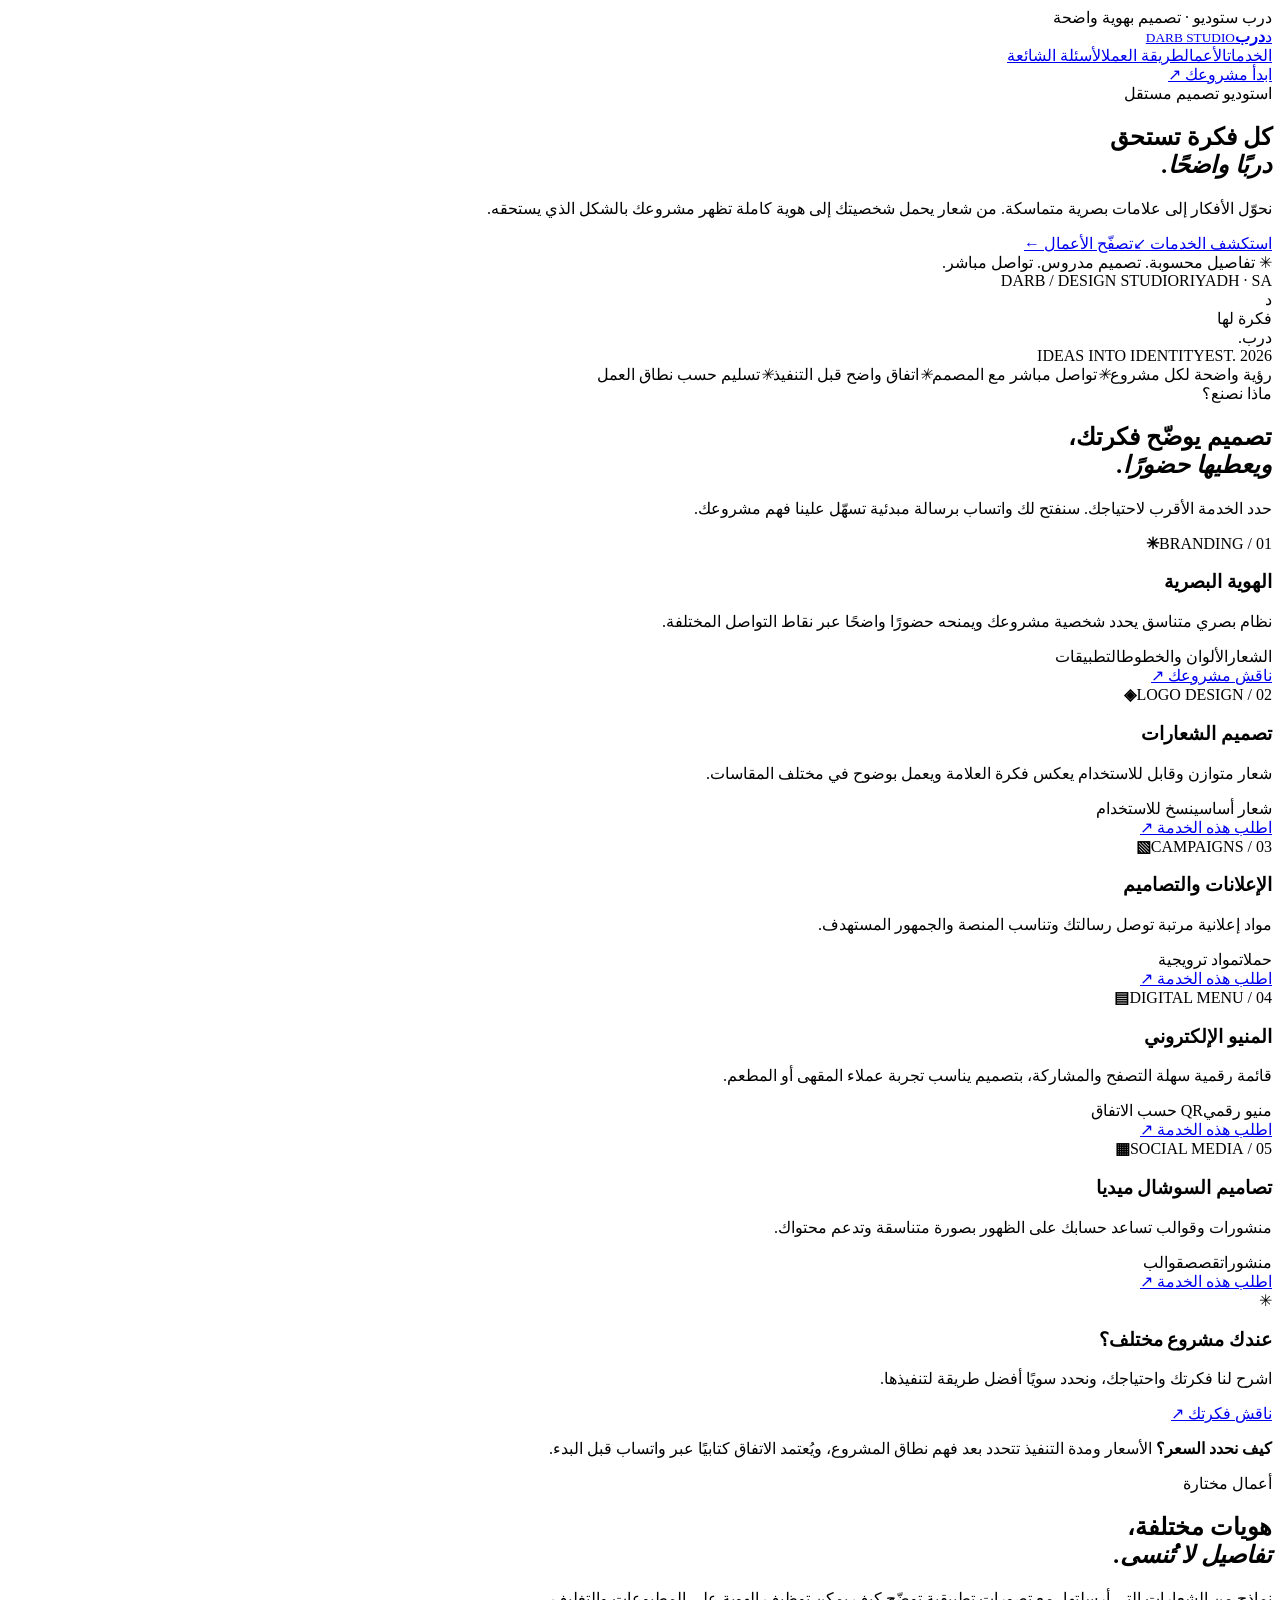
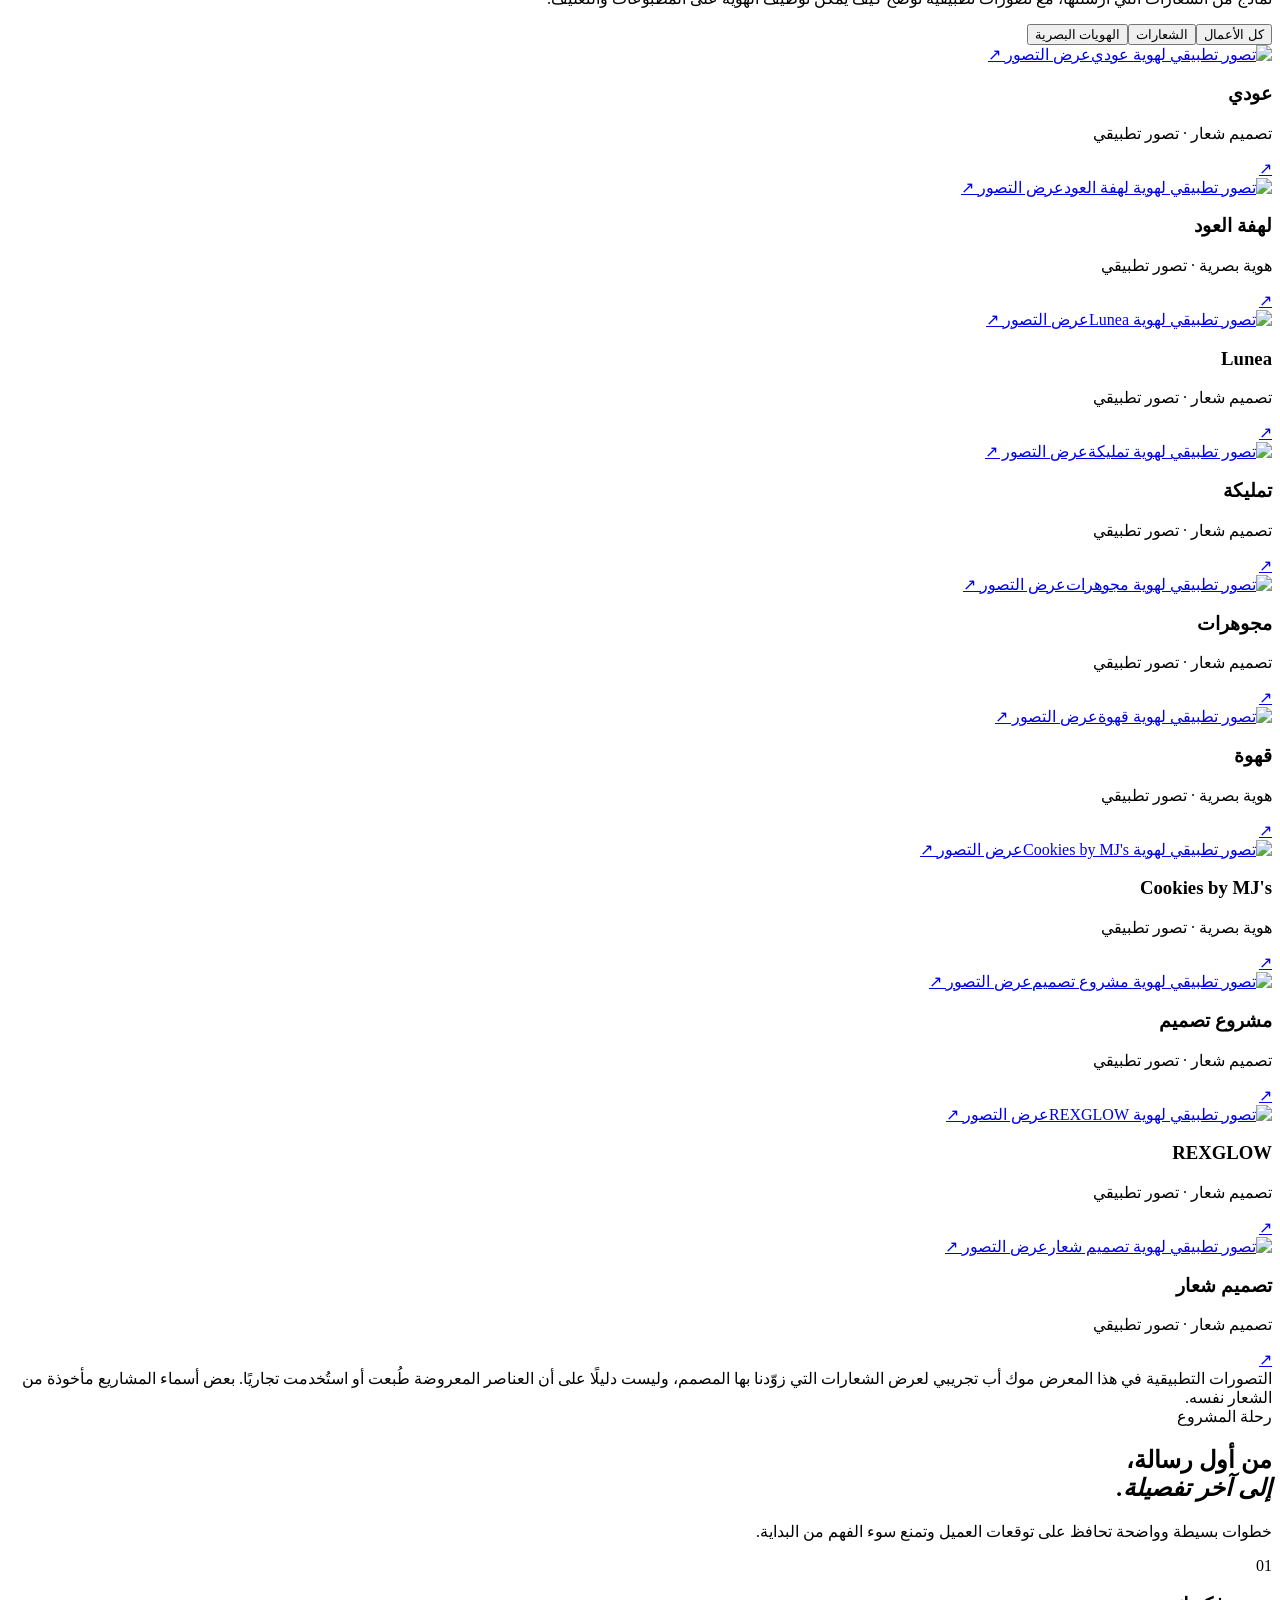
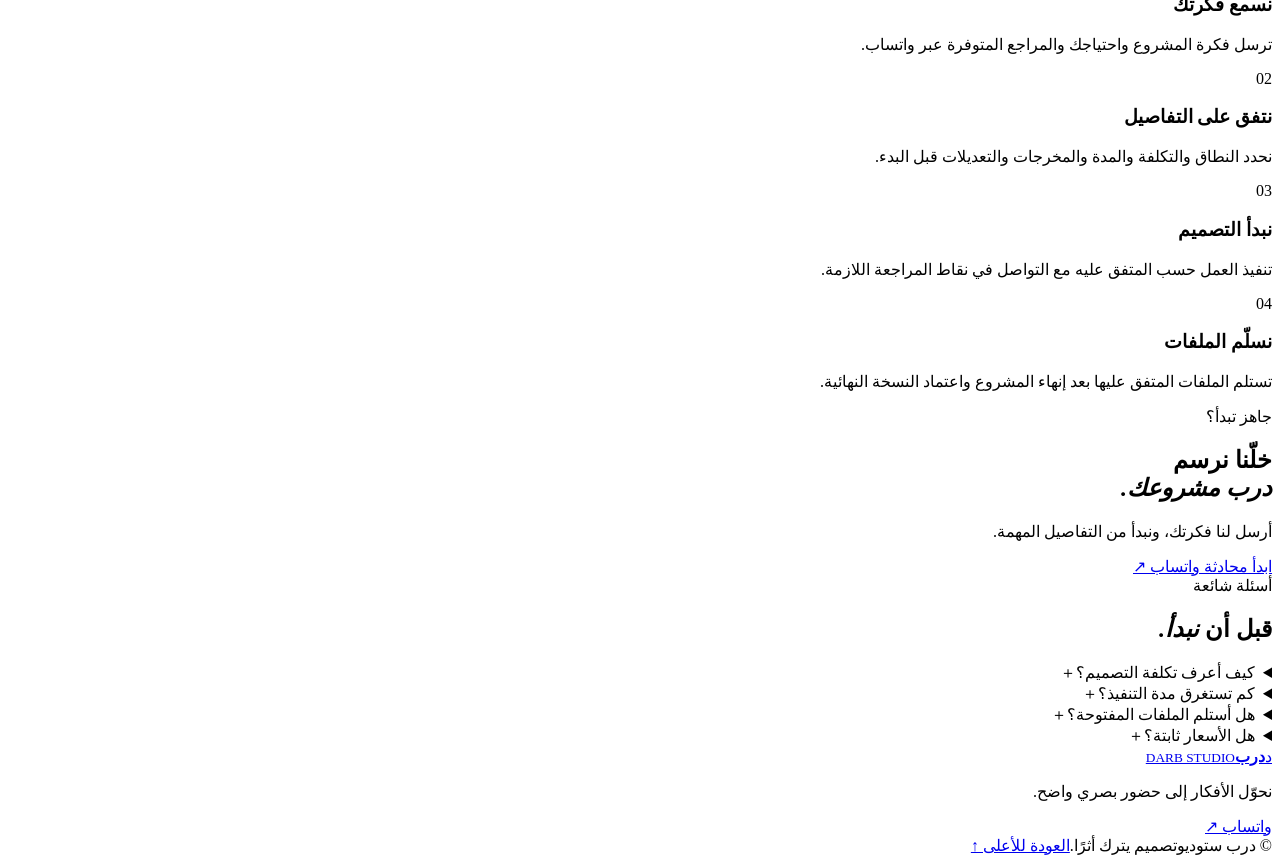
==== index.html @ e3de42c2 "Rename index[1].html to index.html" ====
<!doctype html>
<html lang="ar" dir="rtl">
<head>
<meta charset="utf-8"><meta name="viewport" content="width=device-width,initial-scale=1">
<meta name="theme-color" content="#171713">
<meta name="description" content="درب ستوديو للتصميم الجرافيكي: شعارات، هويات بصرية، إعلانات، منيو إلكتروني وتصاميم سوشال ميديا.">
<title>درب | DARB Studio — تصميم يترك أثرًا</title>
<link rel="preconnect" href="https://fonts.googleapis.com"><link rel="preconnect" href="https://fonts.gstatic.com" crossorigin>
<link href="https://fonts.googleapis.com/css2?family=IBM+Plex+Sans+Arabic:wght@400;500;600;700&family=Manrope:wght@400;500;600;700;800&display=swap" rel="stylesheet">
<link rel="stylesheet" href="styles.css">
</head>
<body>
<div class="topline"><span class="live"></span> درب ستوديو · تصميم بهوية واضحة</div>
<header class="header wrap">
<a class="brand" href="#home"><span class="brandmark">د</span><span><b>درب</b><small>DARB STUDIO</small></span></a>
<nav><a href="#services">الخدمات</a><a href="#portfolio">الأعمال</a><a href="#steps">طريقة العمل</a><a href="#faq">الأسئلة الشائعة</a></nav>
<a class="nav-cta wa-link" data-service="استفسار عام عن خدمات درب" href="#">ابدأ مشروعك <span>↗</span></a>
</header>
<main>
<section id="home" class="hero wrap">
<div class="hero-copy"><div class="kicker"><i></i> استوديو تصميم مستقل</div>
<h1>كل فكرة تستحق<br><em>دربًا واضحًا.</em></h1>
<p>نحوّل الأفكار إلى علامات بصرية متماسكة. من شعار يحمل شخصيتك إلى هوية كاملة تظهر مشروعك بالشكل الذي يستحقه.</p>
<div class="actions"><a class="btn gold" href="#services">استكشف الخدمات <span>↙</span></a><a class="quiet-link" href="#portfolio">تصفّح الأعمال <span>←</span></a></div>
<div class="hero-foot"><span class="spark">✳</span> تفاصيل محسوبة. تصميم مدروس. تواصل مباشر.</div></div>
<div class="hero-visual"><div class="visual-label"><span>DARB / DESIGN STUDIO</span><span>RIYADH · SA</span></div><div class="ring ring-a"></div><div class="ring ring-b"></div><div class="sun"></div><div class="arabic-d">د</div><div class="curve"></div><div class="sticker">فكرة لها<br>درب.</div><div class="visual-foot"><span>IDEAS INTO IDENTITY</span><span>EST. 2026</span></div></div>
</section>
<div class="benefits"><div class="wrap benefits-inner"><span>رؤية واضحة لكل مشروع</span><i>✳</i><span>تواصل مباشر مع المصمم</span><i>✳</i><span>اتفاق واضح قبل التنفيذ</span><i>✳</i><span>تسليم حسب نطاق العمل</span></div></div>
<section id="services" class="section wrap"><div class="section-head"><div><div class="kicker"><i></i> ماذا نصنع؟</div><h2>تصميم يوضّح فكرتك،<br><em>ويعطيها حضورًا.</em></h2></div><p>حدد الخدمة الأقرب لاحتياجك. سنفتح لك واتساب برسالة مبدئية تسهّل علينا فهم مشروعك.</p></div>
<div class="services">
<article class="service-card dark"><div class="service-meta"><span>01 / BRANDING</span><b>✳</b></div><h3>الهوية البصرية</h3><p>نظام بصري متناسق يحدد شخصية مشروعك ويمنحه حضورًا واضحًا عبر نقاط التواصل المختلفة.</p><div class="pills"><span>الشعار</span><span>الألوان والخطوط</span><span>التطبيقات</span></div><a class="service-action wa-link" data-service="الهوية البصرية" href="#">ناقش مشروعك <span>↗</span></a></article>
<article class="service-card"><div class="service-meta"><span>02 / LOGO DESIGN</span><b>◈</b></div><h3>تصميم الشعارات</h3><p>شعار متوازن وقابل للاستخدام يعكس فكرة العلامة ويعمل بوضوح في مختلف المقاسات.</p><div class="pills"><span>شعار أساسي</span><span>نسخ للاستخدام</span></div><a class="service-action wa-link" data-service="تصميم شعار" href="#">اطلب هذه الخدمة <span>↗</span></a></article>
<article class="service-card"><div class="service-meta"><span>03 / CAMPAIGNS</span><b>▧</b></div><h3>الإعلانات والتصاميم</h3><p>مواد إعلانية مرتبة توصل رسالتك وتناسب المنصة والجمهور المستهدف.</p><div class="pills"><span>حملات</span><span>مواد ترويجية</span></div><a class="service-action wa-link" data-service="تصميم إعلان" href="#">اطلب هذه الخدمة <span>↗</span></a></article>
<article class="service-card"><div class="service-meta"><span>04 / DIGITAL MENU</span><b>▤</b></div><h3>المنيو الإلكتروني</h3><p>قائمة رقمية سهلة التصفح والمشاركة، بتصميم يناسب تجربة عملاء المقهى أو المطعم.</p><div class="pills"><span>منيو رقمي</span><span>QR حسب الاتفاق</span></div><a class="service-action wa-link" data-service="تصميم منيو إلكتروني" href="#">اطلب هذه الخدمة <span>↗</span></a></article>
<article class="service-card"><div class="service-meta"><span>05 / SOCIAL MEDIA</span><b>▦</b></div><h3>تصاميم السوشال ميديا</h3><p>منشورات وقوالب تساعد حسابك على الظهور بصورة متناسقة وتدعم محتواك.</p><div class="pills"><span>منشورات</span><span>قصص</span><span>قوالب</span></div><a class="service-action wa-link" data-service="تصاميم سوشال ميديا" href="#">اطلب هذه الخدمة <span>↗</span></a></article>
<article class="service-card callout"><div class="big-star">✳</div><h3>عندك مشروع مختلف؟</h3><p>اشرح لنا فكرتك واحتياجك، ونحدد سويًا أفضل طريقة لتنفيذها.</p><a class="btn dark-btn wa-link" data-service="طلب تصميم مخصص" href="#">ناقش فكرتك <span>↗</span></a></article>
</div><p class="note"><b>كيف نحدد السعر؟</b> الأسعار ومدة التنفيذ تتحدد بعد فهم نطاق المشروع، ويُعتمد الاتفاق كتابيًا عبر واتساب قبل البدء.</p></section>
<section id="portfolio" class="portfolio"><div class="wrap section"><div class="section-head"><div><div class="kicker"><i></i> أعمال مختارة</div><h2>هويات مختلفة،<br><em>تفاصيل لا تُنسى.</em></h2></div><p>نماذج من الشعارات التي أرسلتها، مع تصورات تطبيقية توضّح كيف يمكن توظيف الهوية على المطبوعات والتغليف.</p></div>
<div class="filters"><button class="filter active" data-filter="all">كل الأعمال</button><button class="filter" data-filter="logo">الشعارات</button><button class="filter" data-filter="identity">الهويات البصرية</button></div>
<div class="work-grid"><article class="work-card" data-category="logo"><a class="work-image" href="assets/project-01.jpg" target="_blank" rel="noopener"><img src="assets/project-01.jpg" alt="تصور تطبيقي لهوية عودي" loading="lazy"><span class="expand">عرض التصور ↗</span></a><div class="work-info"><div><h3>عودي</h3><p>تصميم شعار · تصور تطبيقي</p></div><a class="mini-wa wa-link" data-service="استفسار عن مشروع مشابه لـ عودي" href="#" aria-label="استفسر عن مشروع مشابه">↗</a></div></article>
<article class="work-card" data-category="identity"><a class="work-image" href="assets/project-02.jpg" target="_blank" rel="noopener"><img src="assets/project-02.jpg" alt="تصور تطبيقي لهوية لهفة العود" loading="lazy"><span class="expand">عرض التصور ↗</span></a><div class="work-info"><div><h3>لهفة العود</h3><p>هوية بصرية · تصور تطبيقي</p></div><a class="mini-wa wa-link" data-service="استفسار عن مشروع مشابه لـ لهفة العود" href="#" aria-label="استفسر عن مشروع مشابه">↗</a></div></article>
<article class="work-card" data-category="logo"><a class="work-image" href="assets/project-03.jpg" target="_blank" rel="noopener"><img src="assets/project-03.jpg" alt="تصور تطبيقي لهوية Lunea" loading="lazy"><span class="expand">عرض التصور ↗</span></a><div class="work-info"><div><h3>Lunea</h3><p>تصميم شعار · تصور تطبيقي</p></div><a class="mini-wa wa-link" data-service="استفسار عن مشروع مشابه لـ Lunea" href="#" aria-label="استفسر عن مشروع مشابه">↗</a></div></article>
<article class="work-card" data-category="logo"><a class="work-image" href="assets/project-04.jpg" target="_blank" rel="noopener"><img src="assets/project-04.jpg" alt="تصور تطبيقي لهوية تمليكة" loading="lazy"><span class="expand">عرض التصور ↗</span></a><div class="work-info"><div><h3>تمليكة</h3><p>تصميم شعار · تصور تطبيقي</p></div><a class="mini-wa wa-link" data-service="استفسار عن مشروع مشابه لـ تمليكة" href="#" aria-label="استفسر عن مشروع مشابه">↗</a></div></article>
<article class="work-card" data-category="logo"><a class="work-image" href="assets/project-05.jpg" target="_blank" rel="noopener"><img src="assets/project-05.jpg" alt="تصور تطبيقي لهوية مجوهرات" loading="lazy"><span class="expand">عرض التصور ↗</span></a><div class="work-info"><div><h3>مجوهرات</h3><p>تصميم شعار · تصور تطبيقي</p></div><a class="mini-wa wa-link" data-service="استفسار عن مشروع مشابه لـ مجوهرات" href="#" aria-label="استفسر عن مشروع مشابه">↗</a></div></article>
<article class="work-card" data-category="identity"><a class="work-image" href="assets/project-06.jpg" target="_blank" rel="noopener"><img src="assets/project-06.jpg" alt="تصور تطبيقي لهوية قهوة" loading="lazy"><span class="expand">عرض التصور ↗</span></a><div class="work-info"><div><h3>قهوة</h3><p>هوية بصرية · تصور تطبيقي</p></div><a class="mini-wa wa-link" data-service="استفسار عن مشروع مشابه لـ قهوة" href="#" aria-label="استفسر عن مشروع مشابه">↗</a></div></article>
<article class="work-card" data-category="identity"><a class="work-image" href="assets/project-07.jpg" target="_blank" rel="noopener"><img src="assets/project-07.jpg" alt="تصور تطبيقي لهوية Cookies by MJ's" loading="lazy"><span class="expand">عرض التصور ↗</span></a><div class="work-info"><div><h3>Cookies by MJ's</h3><p>هوية بصرية · تصور تطبيقي</p></div><a class="mini-wa wa-link" data-service="استفسار عن مشروع مشابه لـ Cookies by MJ's" href="#" aria-label="استفسر عن مشروع مشابه">↗</a></div></article>
<article class="work-card" data-category="logo"><a class="work-image" href="assets/project-08.jpg" target="_blank" rel="noopener"><img src="assets/project-08.jpg" alt="تصور تطبيقي لهوية مشروع تصميم" loading="lazy"><span class="expand">عرض التصور ↗</span></a><div class="work-info"><div><h3>مشروع تصميم</h3><p>تصميم شعار · تصور تطبيقي</p></div><a class="mini-wa wa-link" data-service="استفسار عن مشروع مشابه لـ مشروع تصميم" href="#" aria-label="استفسر عن مشروع مشابه">↗</a></div></article>
<article class="work-card" data-category="logo"><a class="work-image" href="assets/project-09.jpg" target="_blank" rel="noopener"><img src="assets/project-09.jpg" alt="تصور تطبيقي لهوية REXGLOW" loading="lazy"><span class="expand">عرض التصور ↗</span></a><div class="work-info"><div><h3>REXGLOW</h3><p>تصميم شعار · تصور تطبيقي</p></div><a class="mini-wa wa-link" data-service="استفسار عن مشروع مشابه لـ REXGLOW" href="#" aria-label="استفسر عن مشروع مشابه">↗</a></div></article>
<article class="work-card" data-category="logo"><a class="work-image" href="assets/project-10.jpg" target="_blank" rel="noopener"><img src="assets/project-10.jpg" alt="تصور تطبيقي لهوية تصميم شعار" loading="lazy"><span class="expand">عرض التصور ↗</span></a><div class="work-info"><div><h3>تصميم شعار</h3><p>تصميم شعار · تصور تطبيقي</p></div><a class="mini-wa wa-link" data-service="استفسار عن مشروع مشابه لـ تصميم شعار" href="#" aria-label="استفسر عن مشروع مشابه">↗</a></div></article>
</div><div class="portfolio-disclaimer">التصورات التطبيقية في هذا المعرض موك أب تجريبي لعرض الشعارات التي زوّدنا بها المصمم، وليست دليلًا على أن العناصر المعروضة طُبعت أو استُخدمت تجاريًا. بعض أسماء المشاريع مأخوذة من الشعار نفسه.</div></div></section>
<section id="steps" class="section wrap"><div class="section-head"><div><div class="kicker"><i></i> رحلة المشروع</div><h2>من أول رسالة،<br><em>إلى آخر تفصيلة.</em></h2></div><p>خطوات بسيطة وواضحة تحافظ على توقعات العميل وتمنع سوء الفهم من البداية.</p></div><div class="steps"><article><span>01</span><h3>نسمع فكرتك</h3><p>ترسل فكرة المشروع واحتياجك والمراجع المتوفرة عبر واتساب.</p></article><article><span>02</span><h3>نتفق على التفاصيل</h3><p>نحدد النطاق والتكلفة والمدة والمخرجات والتعديلات قبل البدء.</p></article><article><span>03</span><h3>نبدأ التصميم</h3><p>تنفيذ العمل حسب المتفق عليه مع التواصل في نقاط المراجعة اللازمة.</p></article><article><span>04</span><h3>نسلّم الملفات</h3><p>تستلم الملفات المتفق عليها بعد إنهاء المشروع واعتماد النسخة النهائية.</p></article></div></section>
<section class="contact"><div class="wrap contact-inner"><div><div class="kicker"><i></i> جاهز تبدأ؟</div><h2>خلّنا نرسم<br><em>درب مشروعك.</em></h2><p>أرسل لنا فكرتك، ونبدأ من التفاصيل المهمة.</p></div><a class="btn gold large wa-link" data-service="استفسار عام عن خدمات درب" href="#">ابدأ محادثة واتساب <span>↗</span></a></div></section>
<section id="faq" class="section wrap faq-section"><div class="section-head"><div><div class="kicker"><i></i> أسئلة شائعة</div><h2>قبل أن <em>نبدأ.</em></h2></div></div><div class="faq-list"><details><summary>كيف أعرف تكلفة التصميم؟<span>＋</span></summary><p>اختر الخدمة وأرسل تفاصيل المشروع. نحدد السعر بعد فهم النطاق، ثم نؤكد التكلفة قبل بدء العمل.</p></details><details><summary>كم تستغرق مدة التنفيذ؟<span>＋</span></summary><p>تختلف المدة حسب نوع المشروع وحجمه، وسيتم تحديدها عند الاتفاق على التفاصيل.</p></details><details><summary>هل أستلم الملفات المفتوحة؟<span>＋</span></summary><p>تُحدد صيغ التسليم والملفات المفتوحة ضمن الاتفاق قبل بدء العمل.</p></details><details><summary>هل الأسعار ثابتة؟<span>＋</span></summary><p>لا توجد أسعار منشورة حاليًا. يتم تسعير الطلب عبر واتساب حسب نطاق العمل، قبل تأكيد المشروع.</p></details></div></section>
</main>
<footer class="footer"><div class="wrap footer-top"><a class="brand" href="#home"><span class="brandmark">د</span><span><b>درب</b><small>DARB STUDIO</small></span></a><p>نحوّل الأفكار إلى حضور بصري واضح.</p><a class="wa-link foot-wa" data-service="استفسار عام عن خدمات درب" href="#">واتساب ↗</a></div><div class="wrap footer-bottom"><span>© <span id="year"></span> درب ستوديو</span><span>تصميم يترك أثرًا.</span><a href="#home">العودة للأعلى ↑</a></div></footer>
<script src="script.js"></script>
</body></html>
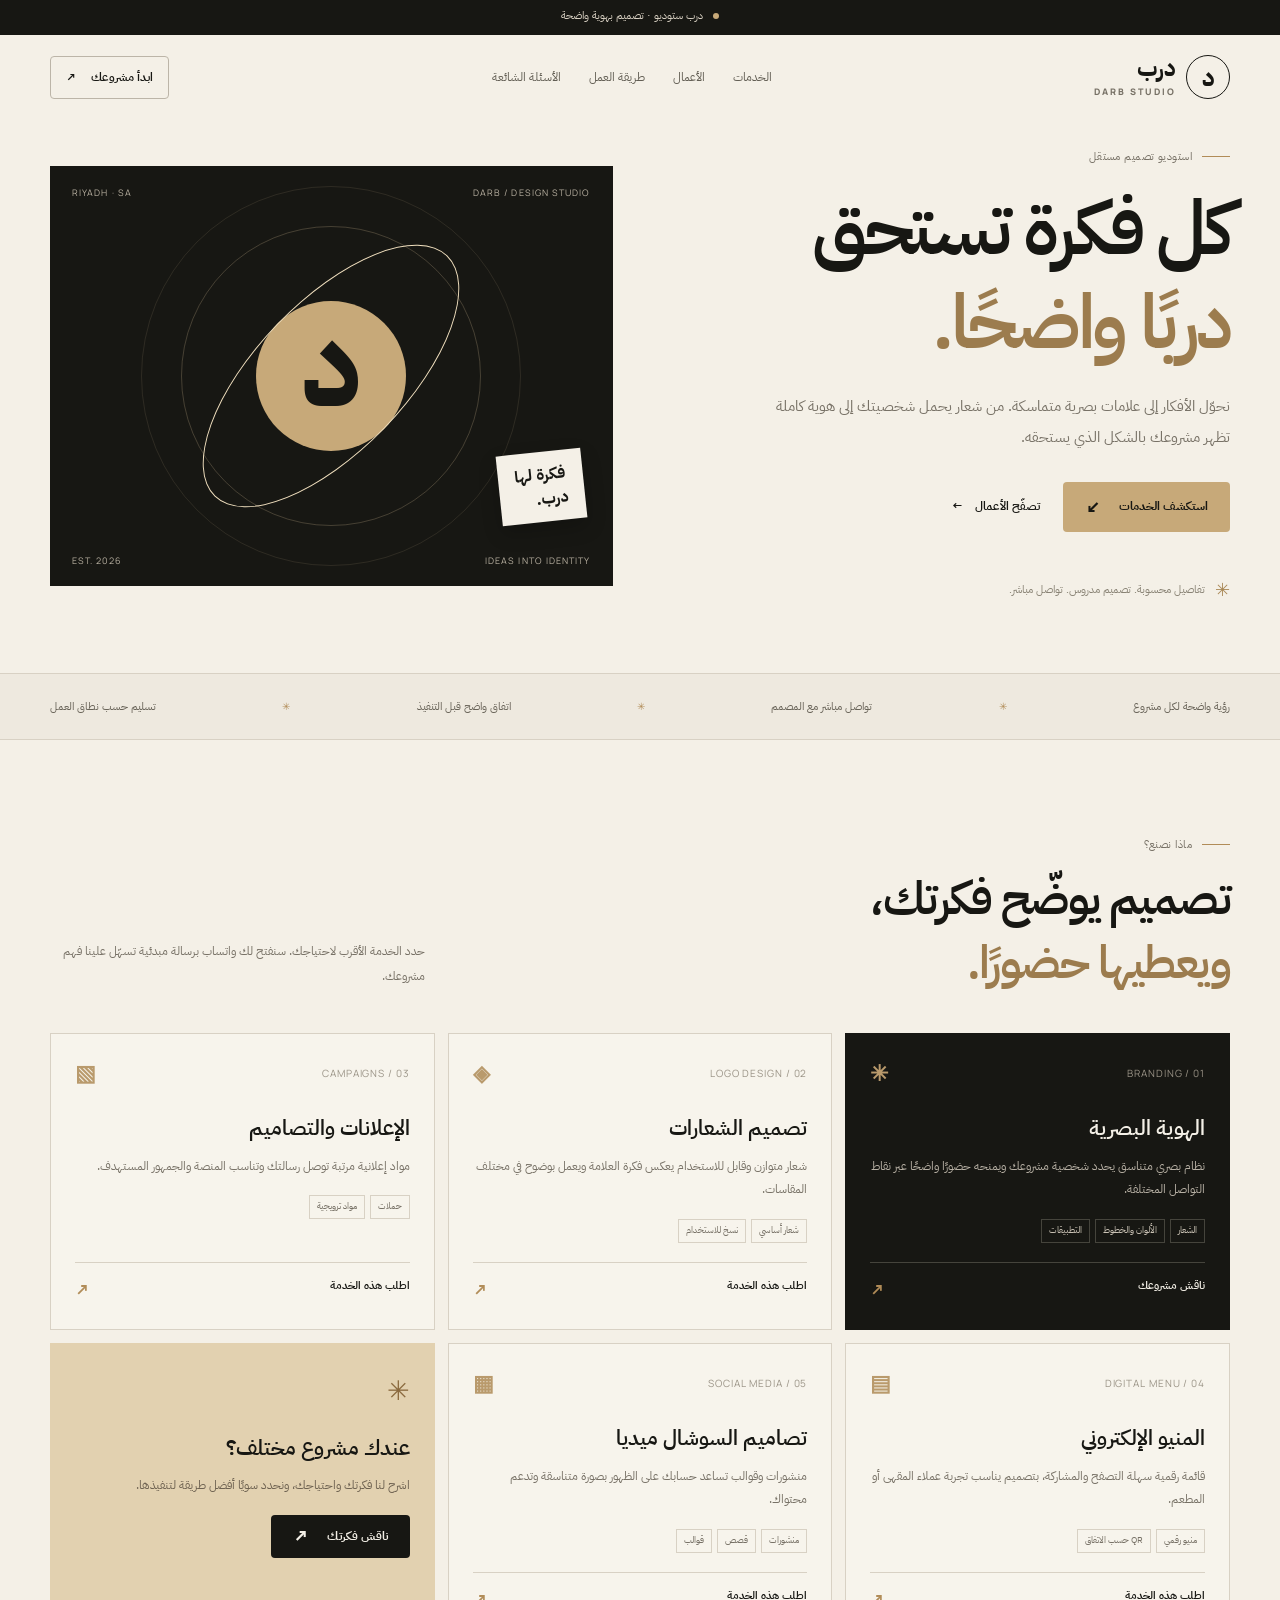
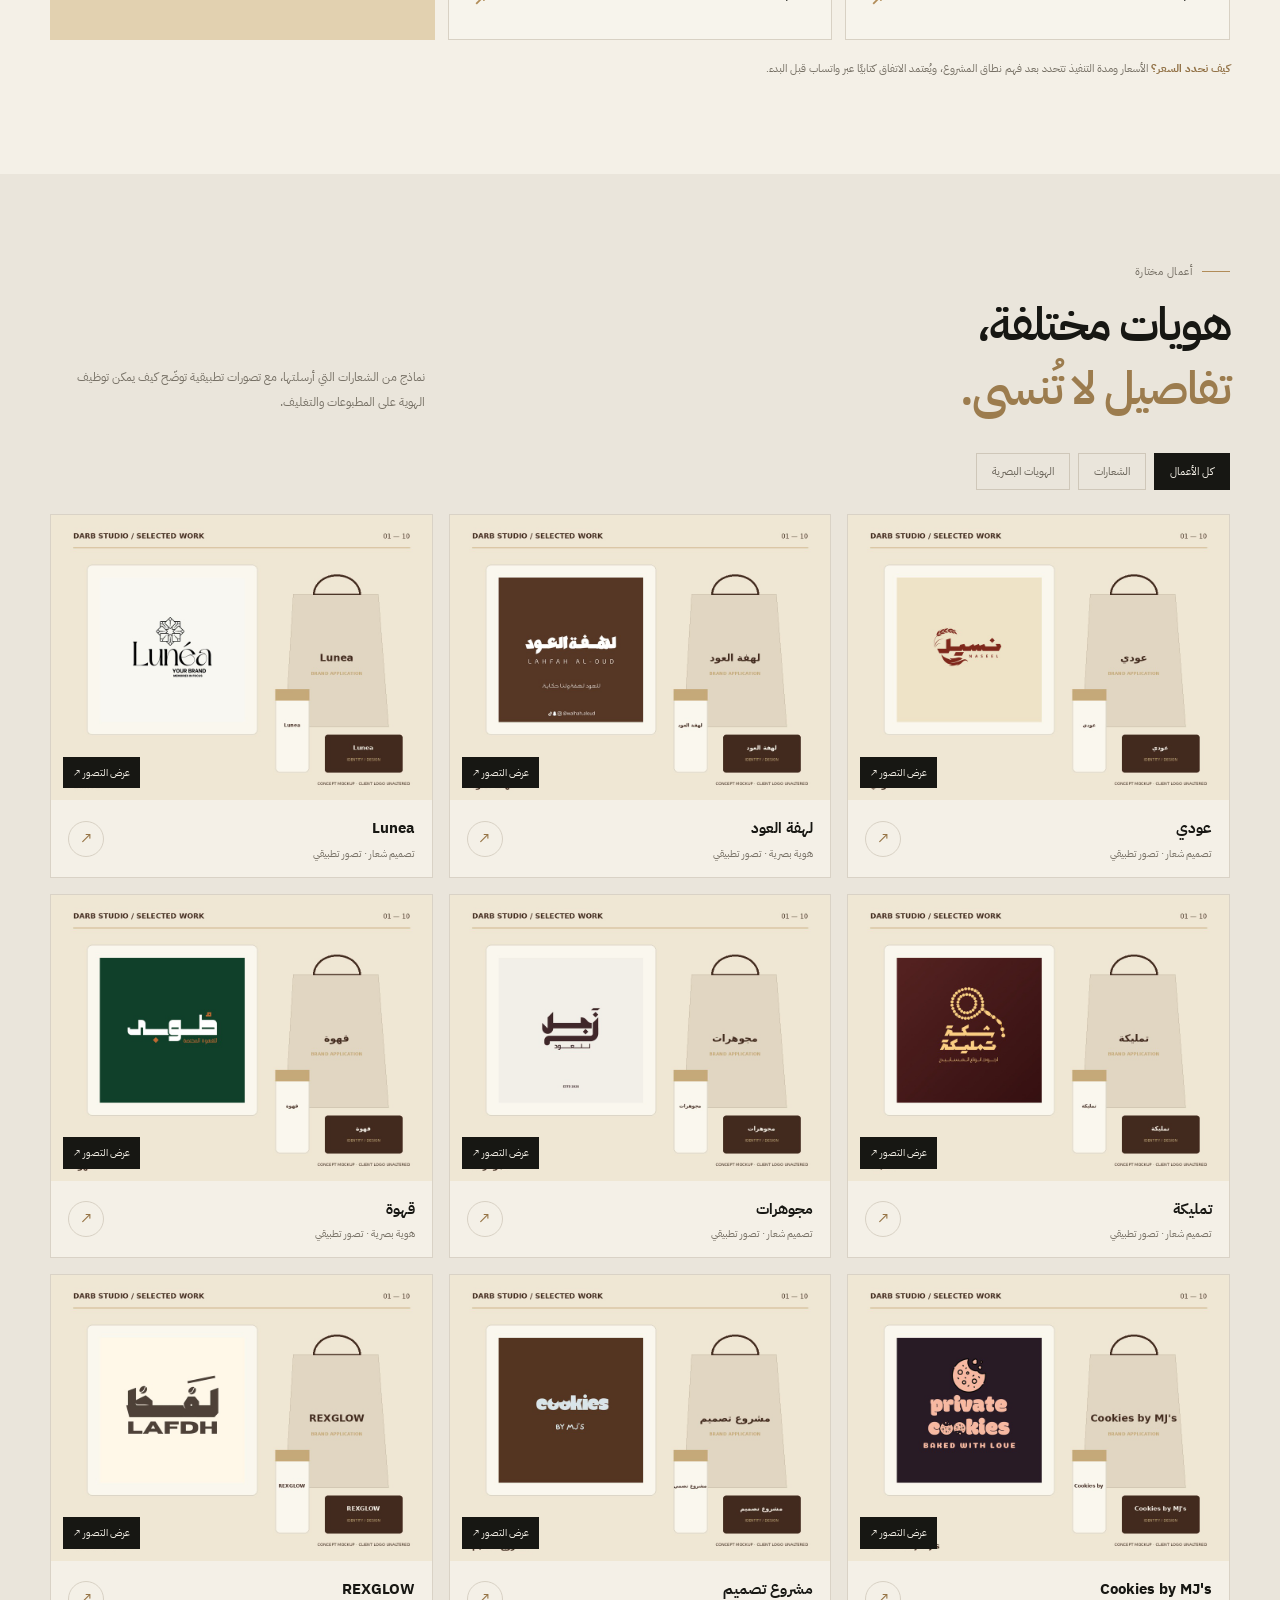
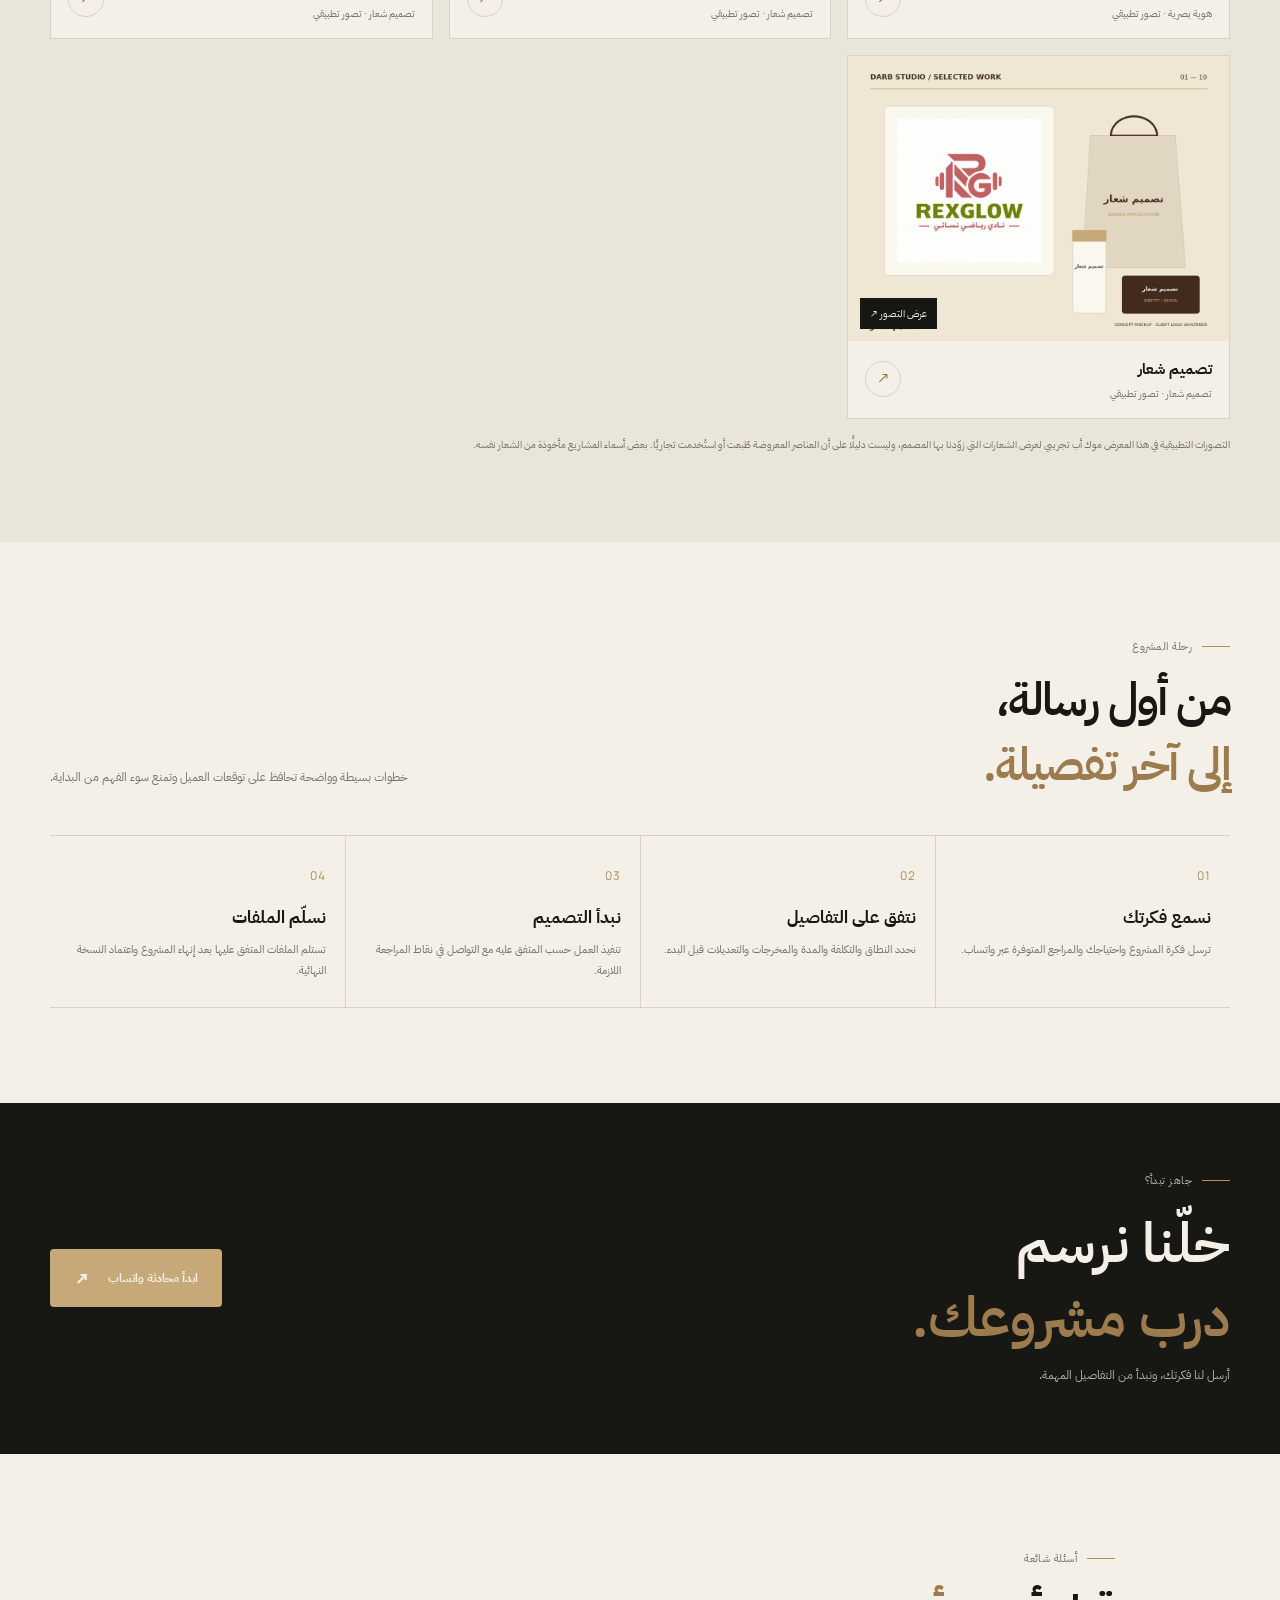
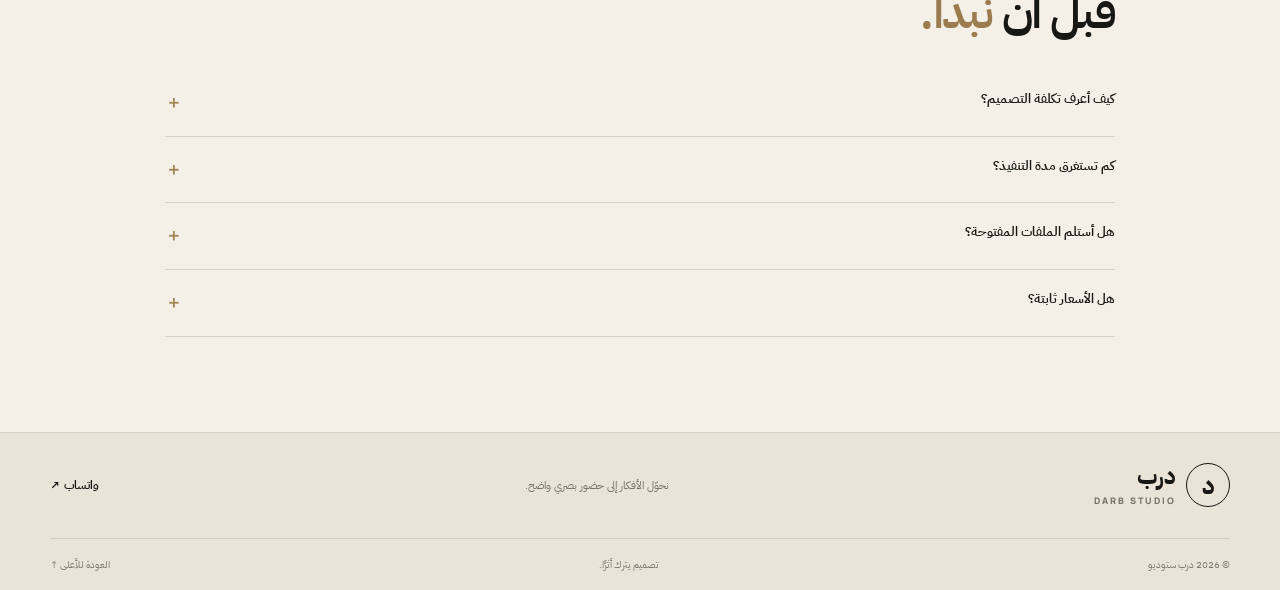
==== commit 853faa4b: "Fix portfolio image paths for GitHub Pages" ====
--- a/index.html
+++ b/index.html
@@ -37,16 +37,16 @@
 </div><p class="note"><b>كيف نحدد السعر؟</b> الأسعار ومدة التنفيذ تتحدد بعد فهم نطاق المشروع، ويُعتمد الاتفاق كتابيًا عبر واتساب قبل البدء.</p></section>
 <section id="portfolio" class="portfolio"><div class="wrap section"><div class="section-head"><div><div class="kicker"><i></i> أعمال مختارة</div><h2>هويات مختلفة،<br><em>تفاصيل لا تُنسى.</em></h2></div><p>نماذج من الشعارات التي أرسلتها، مع تصورات تطبيقية توضّح كيف يمكن توظيف الهوية على المطبوعات والتغليف.</p></div>
 <div class="filters"><button class="filter active" data-filter="all">كل الأعمال</button><button class="filter" data-filter="logo">الشعارات</button><button class="filter" data-filter="identity">الهويات البصرية</button></div>
-<div class="work-grid"><article class="work-card" data-category="logo"><a class="work-image" href="assets/project-01.jpg" target="_blank" rel="noopener"><img src="assets/project-01.jpg" alt="تصور تطبيقي لهوية عودي" loading="lazy"><span class="expand">عرض التصور ↗</span></a><div class="work-info"><div><h3>عودي</h3><p>تصميم شعار · تصور تطبيقي</p></div><a class="mini-wa wa-link" data-service="استفسار عن مشروع مشابه لـ عودي" href="#" aria-label="استفسر عن مشروع مشابه">↗</a></div></article>
-<article class="work-card" data-category="identity"><a class="work-image" href="assets/project-02.jpg" target="_blank" rel="noopener"><img src="assets/project-02.jpg" alt="تصور تطبيقي لهوية لهفة العود" loading="lazy"><span class="expand">عرض التصور ↗</span></a><div class="work-info"><div><h3>لهفة العود</h3><p>هوية بصرية · تصور تطبيقي</p></div><a class="mini-wa wa-link" data-service="استفسار عن مشروع مشابه لـ لهفة العود" href="#" aria-label="استفسر عن مشروع مشابه">↗</a></div></article>
-<article class="work-card" data-category="logo"><a class="work-image" href="assets/project-03.jpg" target="_blank" rel="noopener"><img src="assets/project-03.jpg" alt="تصور تطبيقي لهوية Lunea" loading="lazy"><span class="expand">عرض التصور ↗</span></a><div class="work-info"><div><h3>Lunea</h3><p>تصميم شعار · تصور تطبيقي</p></div><a class="mini-wa wa-link" data-service="استفسار عن مشروع مشابه لـ Lunea" href="#" aria-label="استفسر عن مشروع مشابه">↗</a></div></article>
-<article class="work-card" data-category="logo"><a class="work-image" href="assets/project-04.jpg" target="_blank" rel="noopener"><img src="assets/project-04.jpg" alt="تصور تطبيقي لهوية تمليكة" loading="lazy"><span class="expand">عرض التصور ↗</span></a><div class="work-info"><div><h3>تمليكة</h3><p>تصميم شعار · تصور تطبيقي</p></div><a class="mini-wa wa-link" data-service="استفسار عن مشروع مشابه لـ تمليكة" href="#" aria-label="استفسر عن مشروع مشابه">↗</a></div></article>
-<article class="work-card" data-category="logo"><a class="work-image" href="assets/project-05.jpg" target="_blank" rel="noopener"><img src="assets/project-05.jpg" alt="تصور تطبيقي لهوية مجوهرات" loading="lazy"><span class="expand">عرض التصور ↗</span></a><div class="work-info"><div><h3>مجوهرات</h3><p>تصميم شعار · تصور تطبيقي</p></div><a class="mini-wa wa-link" data-service="استفسار عن مشروع مشابه لـ مجوهرات" href="#" aria-label="استفسر عن مشروع مشابه">↗</a></div></article>
-<article class="work-card" data-category="identity"><a class="work-image" href="assets/project-06.jpg" target="_blank" rel="noopener"><img src="assets/project-06.jpg" alt="تصور تطبيقي لهوية قهوة" loading="lazy"><span class="expand">عرض التصور ↗</span></a><div class="work-info"><div><h3>قهوة</h3><p>هوية بصرية · تصور تطبيقي</p></div><a class="mini-wa wa-link" data-service="استفسار عن مشروع مشابه لـ قهوة" href="#" aria-label="استفسر عن مشروع مشابه">↗</a></div></article>
-<article class="work-card" data-category="identity"><a class="work-image" href="assets/project-07.jpg" target="_blank" rel="noopener"><img src="assets/project-07.jpg" alt="تصور تطبيقي لهوية Cookies by MJ's" loading="lazy"><span class="expand">عرض التصور ↗</span></a><div class="work-info"><div><h3>Cookies by MJ's</h3><p>هوية بصرية · تصور تطبيقي</p></div><a class="mini-wa wa-link" data-service="استفسار عن مشروع مشابه لـ Cookies by MJ's" href="#" aria-label="استفسر عن مشروع مشابه">↗</a></div></article>
-<article class="work-card" data-category="logo"><a class="work-image" href="assets/project-08.jpg" target="_blank" rel="noopener"><img src="assets/project-08.jpg" alt="تصور تطبيقي لهوية مشروع تصميم" loading="lazy"><span class="expand">عرض التصور ↗</span></a><div class="work-info"><div><h3>مشروع تصميم</h3><p>تصميم شعار · تصور تطبيقي</p></div><a class="mini-wa wa-link" data-service="استفسار عن مشروع مشابه لـ مشروع تصميم" href="#" aria-label="استفسر عن مشروع مشابه">↗</a></div></article>
-<article class="work-card" data-category="logo"><a class="work-image" href="assets/project-09.jpg" target="_blank" rel="noopener"><img src="assets/project-09.jpg" alt="تصور تطبيقي لهوية REXGLOW" loading="lazy"><span class="expand">عرض التصور ↗</span></a><div class="work-info"><div><h3>REXGLOW</h3><p>تصميم شعار · تصور تطبيقي</p></div><a class="mini-wa wa-link" data-service="استفسار عن مشروع مشابه لـ REXGLOW" href="#" aria-label="استفسر عن مشروع مشابه">↗</a></div></article>
-<article class="work-card" data-category="logo"><a class="work-image" href="assets/project-10.jpg" target="_blank" rel="noopener"><img src="assets/project-10.jpg" alt="تصور تطبيقي لهوية تصميم شعار" loading="lazy"><span class="expand">عرض التصور ↗</span></a><div class="work-info"><div><h3>تصميم شعار</h3><p>تصميم شعار · تصور تطبيقي</p></div><a class="mini-wa wa-link" data-service="استفسار عن مشروع مشابه لـ تصميم شعار" href="#" aria-label="استفسر عن مشروع مشابه">↗</a></div></article>
+<div class="work-grid"><article class="work-card" data-category="logo"><a class="work-image" href="project-01.jpg" target="_blank" rel="noopener"><img src="project-01.jpg" alt="تصور تطبيقي لهوية عودي" loading="lazy"><span class="expand">عرض التصور ↗</span></a><div class="work-info"><div><h3>عودي</h3><p>تصميم شعار · تصور تطبيقي</p></div><a class="mini-wa wa-link" data-service="استفسار عن مشروع مشابه لـ عودي" href="#" aria-label="استفسر عن مشروع مشابه">↗</a></div></article>
+<article class="work-card" data-category="identity"><a class="work-image" href="project-02.jpg" target="_blank" rel="noopener"><img src="project-02.jpg" alt="تصور تطبيقي لهوية لهفة العود" loading="lazy"><span class="expand">عرض التصور ↗</span></a><div class="work-info"><div><h3>لهفة العود</h3><p>هوية بصرية · تصور تطبيقي</p></div><a class="mini-wa wa-link" data-service="استفسار عن مشروع مشابه لـ لهفة العود" href="#" aria-label="استفسر عن مشروع مشابه">↗</a></div></article>
+<article class="work-card" data-category="logo"><a class="work-image" href="project-03.jpg" target="_blank" rel="noopener"><img src="project-03.jpg" alt="تصور تطبيقي لهوية Lunea" loading="lazy"><span class="expand">عرض التصور ↗</span></a><div class="work-info"><div><h3>Lunea</h3><p>تصميم شعار · تصور تطبيقي</p></div><a class="mini-wa wa-link" data-service="استفسار عن مشروع مشابه لـ Lunea" href="#" aria-label="استفسر عن مشروع مشابه">↗</a></div></article>
+<article class="work-card" data-category="logo"><a class="work-image" href="project-04.jpg" target="_blank" rel="noopener"><img src="project-04.jpg" alt="تصور تطبيقي لهوية تمليكة" loading="lazy"><span class="expand">عرض التصور ↗</span></a><div class="work-info"><div><h3>تمليكة</h3><p>تصميم شعار · تصور تطبيقي</p></div><a class="mini-wa wa-link" data-service="استفسار عن مشروع مشابه لـ تمليكة" href="#" aria-label="استفسر عن مشروع مشابه">↗</a></div></article>
+<article class="work-card" data-category="logo"><a class="work-image" href="project-05.jpg" target="_blank" rel="noopener"><img src="project-05.jpg" alt="تصور تطبيقي لهوية مجوهرات" loading="lazy"><span class="expand">عرض التصور ↗</span></a><div class="work-info"><div><h3>مجوهرات</h3><p>تصميم شعار · تصور تطبيقي</p></div><a class="mini-wa wa-link" data-service="استفسار عن مشروع مشابه لـ مجوهرات" href="#" aria-label="استفسر عن مشروع مشابه">↗</a></div></article>
+<article class="work-card" data-category="identity"><a class="work-image" href="project-06.jpg" target="_blank" rel="noopener"><img src="project-06.jpg" alt="تصور تطبيقي لهوية قهوة" loading="lazy"><span class="expand">عرض التصور ↗</span></a><div class="work-info"><div><h3>قهوة</h3><p>هوية بصرية · تصور تطبيقي</p></div><a class="mini-wa wa-link" data-service="استفسار عن مشروع مشابه لـ قهوة" href="#" aria-label="استفسر عن مشروع مشابه">↗</a></div></article>
+<article class="work-card" data-category="identity"><a class="work-image" href="project-07.jpg" target="_blank" rel="noopener"><img src="project-07.jpg" alt="تصور تطبيقي لهوية Cookies by MJ's" loading="lazy"><span class="expand">عرض التصور ↗</span></a><div class="work-info"><div><h3>Cookies by MJ's</h3><p>هوية بصرية · تصور تطبيقي</p></div><a class="mini-wa wa-link" data-service="استفسار عن مشروع مشابه لـ Cookies by MJ's" href="#" aria-label="استفسر عن مشروع مشابه">↗</a></div></article>
+<article class="work-card" data-category="logo"><a class="work-image" href="project-08.jpg" target="_blank" rel="noopener"><img src="project-08.jpg" alt="تصور تطبيقي لهوية مشروع تصميم" loading="lazy"><span class="expand">عرض التصور ↗</span></a><div class="work-info"><div><h3>مشروع تصميم</h3><p>تصميم شعار · تصور تطبيقي</p></div><a class="mini-wa wa-link" data-service="استفسار عن مشروع مشابه لـ مشروع تصميم" href="#" aria-label="استفسر عن مشروع مشابه">↗</a></div></article>
+<article class="work-card" data-category="logo"><a class="work-image" href="project-09.jpg" target="_blank" rel="noopener"><img src="project-09.jpg" alt="تصور تطبيقي لهوية REXGLOW" loading="lazy"><span class="expand">عرض التصور ↗</span></a><div class="work-info"><div><h3>REXGLOW</h3><p>تصميم شعار · تصور تطبيقي</p></div><a class="mini-wa wa-link" data-service="استفسار عن مشروع مشابه لـ REXGLOW" href="#" aria-label="استفسر عن مشروع مشابه">↗</a></div></article>
+<article class="work-card" data-category="logo"><a class="work-image" href="project-10.jpg" target="_blank" rel="noopener"><img src="project-10.jpg" alt="تصور تطبيقي لهوية تصميم شعار" loading="lazy"><span class="expand">عرض التصور ↗</span></a><div class="work-info"><div><h3>تصميم شعار</h3><p>تصميم شعار · تصور تطبيقي</p></div><a class="mini-wa wa-link" data-service="استفسار عن مشروع مشابه لـ تصميم شعار" href="#" aria-label="استفسر عن مشروع مشابه">↗</a></div></article>
 </div><div class="portfolio-disclaimer">التصورات التطبيقية في هذا المعرض موك أب تجريبي لعرض الشعارات التي زوّدنا بها المصمم، وليست دليلًا على أن العناصر المعروضة طُبعت أو استُخدمت تجاريًا. بعض أسماء المشاريع مأخوذة من الشعار نفسه.</div></div></section>
 <section id="steps" class="section wrap"><div class="section-head"><div><div class="kicker"><i></i> رحلة المشروع</div><h2>من أول رسالة،<br><em>إلى آخر تفصيلة.</em></h2></div><p>خطوات بسيطة وواضحة تحافظ على توقعات العميل وتمنع سوء الفهم من البداية.</p></div><div class="steps"><article><span>01</span><h3>نسمع فكرتك</h3><p>ترسل فكرة المشروع واحتياجك والمراجع المتوفرة عبر واتساب.</p></article><article><span>02</span><h3>نتفق على التفاصيل</h3><p>نحدد النطاق والتكلفة والمدة والمخرجات والتعديلات قبل البدء.</p></article><article><span>03</span><h3>نبدأ التصميم</h3><p>تنفيذ العمل حسب المتفق عليه مع التواصل في نقاط المراجعة اللازمة.</p></article><article><span>04</span><h3>نسلّم الملفات</h3><p>تستلم الملفات المتفق عليها بعد إنهاء المشروع واعتماد النسخة النهائية.</p></article></div></section>
 <section class="contact"><div class="wrap contact-inner"><div><div class="kicker"><i></i> جاهز تبدأ؟</div><h2>خلّنا نرسم<br><em>درب مشروعك.</em></h2><p>أرسل لنا فكرتك، ونبدأ من التفاصيل المهمة.</p></div><a class="btn gold large wa-link" data-service="استفسار عام عن خدمات درب" href="#">ابدأ محادثة واتساب <span>↗</span></a></div></section>
--- a/styles.css
+++ b/styles.css
@@ -0,0 +1,3 @@
+*{box-sizing:border-box} :root{--ink:#171713;--paper:#f4f0e7;--paper2:#eae4d9;--muted:#777166;--line:#d8d1c4;--gold:#c7a979;--gold2:#e2d1b0;--white:#fffdf8;--max:1180px}html{scroll-behavior:smooth;scroll-padding-top:88px}body{margin:0;background:var(--paper);color:var(--ink);font-family:"IBM Plex Sans Arabic",sans-serif;line-height:1.75}a{color:inherit;text-decoration:none}button{font:inherit}.wrap{width:min(var(--max),calc(100% - 48px));margin-inline:auto}.topline{height:35px;background:var(--ink);color:#d9d1c3;text-align:center;font-size:11px;padding:6px}.live{display:inline-block;width:6px;height:6px;border-radius:50%;background:#c7a979;margin-left:7px}.header{height:84px;display:flex;align-items:center;justify-content:space-between;gap:24px}.brand{display:flex;align-items:center;gap:10px}.brandmark{height:44px;width:44px;border:1px solid var(--ink);border-radius:50%;display:grid;place-items:center;font-size:25px;font-weight:700}.brand b{font-size:23px;line-height:1.1;display:block}.brand small{font:800 9px Manrope,sans-serif;letter-spacing:.22em;color:var(--muted);display:block;margin-top:4px}nav{display:flex;gap:28px;font-size:12px;color:#625e54}nav a:hover,.quiet-link:hover{color:#987344}.nav-cta{border:1px solid #bcb5a8;padding:10px 15px;border-radius:4px;font-size:12px;font-weight:600}.nav-cta span{margin-right:11px}.hero{display:grid;grid-template-columns:1fr 1fr;align-items:center;gap:55px;padding-top:28px;padding-bottom:68px;min-height:550px}.kicker{display:flex;align-items:center;gap:10px;color:#777166;font-size:11px;letter-spacing:.04em;margin-bottom:17px}.kicker i{display:block;width:28px;height:1px;background:#b18c58}.hero h1{font-size:clamp(48px,6vw,75px);font-weight:600;line-height:1.25;letter-spacing:-.045em;margin:0 0 20px}.hero h1 em,h2 em{font-style:normal;color:#9c7c4e}.hero-copy>p{color:var(--muted);font-size:15px;line-height:2.1;max-width:480px;margin:0}.actions{display:flex;align-items:center;gap:23px;flex-wrap:wrap;margin-top:28px}.btn{display:inline-flex;align-items:center;justify-content:center;gap:18px;min-height:50px;padding:0 22px;border-radius:4px;font-size:12px;font-weight:700;transition:.2s}.btn:hover{transform:translateY(-2px)}.btn span{font-size:18px}.gold{background:var(--gold)}.gold:hover{background:#d8be95}.quiet-link{font-size:12px;font-weight:600}.quiet-link span{margin-right:9px}.hero-foot{display:flex;align-items:center;gap:10px;color:#898375;font-size:11px;margin-top:42px}.spark{color:#a88755;font-size:18px}.hero-visual{position:relative;height:420px;background:var(--ink);color:var(--paper);overflow:hidden}.visual-label,.visual-foot{position:absolute;left:22px;right:22px;display:flex;justify-content:space-between;color:#b9b1a2;font:9px Manrope,sans-serif;letter-spacing:.12em}.visual-label{top:20px}.visual-foot{bottom:19px}.ring{position:absolute;border:1px solid rgba(210,187,147,.25);border-radius:50%;width:300px;height:300px;top:50%;left:50%;transform:translate(-50%,-50%)}.ring-b{width:380px;height:380px;border-color:rgba(210,187,147,.12)}.sun{position:absolute;width:150px;height:150px;border-radius:50%;background:var(--gold);top:50%;left:50%;transform:translate(-50%,-50%)}.arabic-d{position:absolute;top:49%;left:50%;transform:translate(-50%,-53%);font-size:120px;font-weight:700;color:var(--ink)}.curve{position:absolute;width:150px;height:335px;border:1px solid #f0dfbe;border-radius:50%;top:50%;left:50%;transform:translate(-50%,-50%) rotate(44deg)}.sticker{position:absolute;right:29px;bottom:64px;background:var(--paper);padding:11px 17px;color:var(--ink);font-weight:700;line-height:1.5;transform:rotate(-6deg);box-shadow:0 8px 20px #0003}.benefits{background:#eee9df;border-block:1px solid var(--line)}.benefits-inner{min-height:65px;display:flex;align-items:center;justify-content:space-between;gap:16px;color:#686358;font-size:11px;flex-wrap:wrap}.benefits i{font-size:10px;color:#b18c58;font-style:normal}.section{padding-block:95px}.section-head{display:flex;align-items:flex-end;justify-content:space-between;gap:35px;margin-bottom:38px}.section-head .kicker{margin-bottom:12px}.section-head h2{font-size:clamp(34px,4vw,46px);font-weight:600;line-height:1.4;letter-spacing:-.035em;margin:0}.section-head>p{max-width:375px;color:var(--muted);font-size:12px;line-height:2.05;margin:0 0 7px}.services{display:grid;grid-template-columns:repeat(3,1fr);gap:13px}.service-card{min-height:285px;border:1px solid var(--line);padding:24px;display:flex;flex-direction:column;background:#fffdf844;transition:transform .2s,border .2s}.service-card:hover{transform:translateY(-3px);border-color:#bca174}.service-card.dark{background:var(--ink);color:var(--paper);border-color:var(--ink)}.service-meta{display:flex;align-items:center;justify-content:space-between;font:10px Manrope,sans-serif;letter-spacing:.09em;color:#9a9386}.service-meta b{font-size:22px;color:#b99a6c}.service-card h3{font-size:21px;font-weight:600;margin:22px 0 8px}.service-card>p{font-size:12px;line-height:1.95;color:var(--muted);margin:0 0 17px}.service-card.dark>p{color:#b8b1a5}.pills{display:flex;flex-wrap:wrap;gap:5px;margin-bottom:19px}.pills span{border:1px solid var(--line);font-size:9px;color:#777166;padding:3px 7px}.dark .pills span{border-color:#45443c;color:#c9c1b4}.service-action{margin-top:auto;border-top:1px solid var(--line);padding-top:13px;display:flex;justify-content:space-between;font-size:11px;font-weight:600}.dark .service-action{border-color:#45443c}.service-action span{font-size:17px;color:#b18c58}.callout{background:var(--gold2);border-color:var(--gold2)}.callout .big-star{font-size:27px;color:#8b6a3e}.callout h3{margin-top:14px}.callout>p{color:#6e6251}.dark-btn{background:var(--ink);color:var(--paper);align-self:flex-start;min-height:43px}.note{margin:19px 0 0;color:var(--muted);font-size:11px}.note b{color:#927247}.portfolio{background:#eae5db}.portfolio .section{padding-block:88px}.filters{display:flex;gap:8px;margin:-7px 0 24px}.filter{background:transparent;border:1px solid #cfc7b9;padding:8px 15px;font-size:11px;color:#6b655a;cursor:pointer}.filter.active,.filter:hover{background:var(--ink);border-color:var(--ink);color:var(--paper)}.work-grid{display:grid;grid-template-columns:repeat(3,1fr);gap:16px}.work-card{background:var(--paper);border:1px solid #d9d2c6;min-width:0}.work-card[hidden]{display:none}.work-image{display:block;position:relative;overflow:hidden;aspect-ratio:4/3;background:#ded6c7}.work-image img{width:100%;height:100%;display:block;object-fit:cover;transition:transform .35s}.work-card:hover .work-image img{transform:scale(1.025)}.expand{position:absolute;bottom:12px;left:12px;background:var(--ink);color:var(--paper);padding:7px 10px;font-size:10px}.work-info{display:flex;align-items:center;justify-content:space-between;padding:15px 17px}.work-info h3{font-size:15px;margin:0 0 3px}.work-info p{font-size:10px;color:var(--muted);margin:0}.mini-wa{height:36px;width:36px;border:1px solid var(--line);border-radius:50%;display:grid;place-items:center;color:#957344}.portfolio-disclaimer{margin-top:16px;font-size:10px;color:#777166;line-height:1.9}.steps{display:grid;grid-template-columns:repeat(4,1fr);border-block:1px solid var(--line)}.steps article{padding:25px 19px; border-left:1px solid var(--line)}.steps article:last-child{border-left:0}.steps article>span{color:#ad8b59;font:12px Manrope,sans-serif;letter-spacing:.1em}.steps h3{font-size:17px;margin:14px 0 6px}.steps p{font-size:11px;color:var(--muted);line-height:1.95;margin:0}.contact{background:var(--ink);color:var(--paper);padding:68px 0}.contact-inner{display:flex;align-items:center;justify-content:space-between;gap:30px}.contact .kicker{color:#b9b1a2}.contact h2{font-size:clamp(39px,5vw,55px);line-height:1.35;margin:0 0 10px;font-weight:600}.contact p{font-size:12px;color:#b9b1a2;margin:0}.large{min-height:58px;padding-inline:24px;white-space:nowrap}.faq-section{max-width:950px}.faq-section .section-head{margin-bottom:25px}.faq-list details{border-bottom:1px solid var(--line);padding:18px 0}.faq-list summary{list-style:none;display:flex;justify-content:space-between;gap:20px;cursor:pointer;font-size:13px;font-weight:600}.faq-list summary::-webkit-details-marker{display:none}.faq-list summary span{font-size:17px;color:#a38456}.faq-list details[open] summary span{transform:rotate(45deg)}.faq-list p{font-size:12px;color:var(--muted);line-height:2;margin:12px 0 0;max-width:700px}.footer{background:#e9e3d8;border-top:1px solid var(--line)}.footer-top{min-height:105px;display:flex;align-items:center;justify-content:space-between;gap:20px}.footer-top>p{font-size:11px;color:var(--muted)}.foot-wa{font-size:12px;font-weight:600}.footer-bottom{min-height:52px;border-top:1px solid #d5cec1;display:flex;align-items:center;justify-content:space-between;gap:16px;font-size:10px;color:#817b6e}
+@media(max-width:900px){nav{gap:13px}.hero{gap:30px}.services{grid-template-columns:repeat(2,1fr)}.work-grid{grid-template-columns:repeat(2,1fr)}.work-card:last-child:nth-child(odd){grid-column:auto}.steps article{padding-inline:13px}.benefits-inner{justify-content:center;padding:14px 0}.benefits-inner span{margin-inline:6px}}
+@media(max-width:640px){.wrap{width:calc(100% - 34px)}.header{height:70px}.brandmark{width:38px;height:38px;font-size:21px}.brand b{font-size:20px}nav{display:none}.nav-cta{font-size:10px;padding:8px 11px}.hero{grid-template-columns:1fr;padding-top:28px;padding-bottom:43px;gap:28px}.hero h1{font-size:51px}.hero-copy>p{font-size:13px}.hero-foot{margin-top:28px}.hero-visual{height:320px}.ring{width:230px;height:230px}.ring-b{width:300px;height:300px}.sun{width:120px;height:120px}.arabic-d{font-size:98px}.curve{height:270px;width:125px}.sticker{right:19px;bottom:53px}.benefits-inner{gap:3px;font-size:9px}.benefits-inner span{width:44%;text-align:center;margin:3px 0}.benefits-inner i{display:none}.section{padding-block:65px}.section-head{display:block;margin-bottom:27px}.section-head h2{font-size:36px}.section-head>p{margin-top:13px;font-size:11px}.services{grid-template-columns:1fr;gap:10px}.service-card{min-height:248px;padding:21px}.portfolio .section{padding-block:62px}.work-grid{grid-template-columns:1fr 1fr;gap:10px}.work-info{padding:11px}.work-info h3{font-size:13px}.work-info p{font-size:9px}.expand{font-size:9px;bottom:7px;left:7px;padding:5px 7px}.filters{flex-wrap:wrap}.steps{grid-template-columns:1fr 1fr}.steps article{padding:21px 12px;border-bottom:1px solid var(--line)}.steps article:nth-child(2){border-left:0}.steps article:nth-child(3),.steps article:nth-child(4){border-bottom:0}.steps h3{font-size:15px}.contact{padding:50px 0}.contact-inner{display:block}.contact h2{font-size:42px}.contact .btn{margin-top:24px}.footer-top{min-height:0;padding:24px 0;flex-wrap:wrap}.footer-top>p{order:3;width:100%;margin:0}.footer-bottom{padding:14px 0;flex-wrap:wrap}.footer-bottom span:nth-child(2){display:none}}
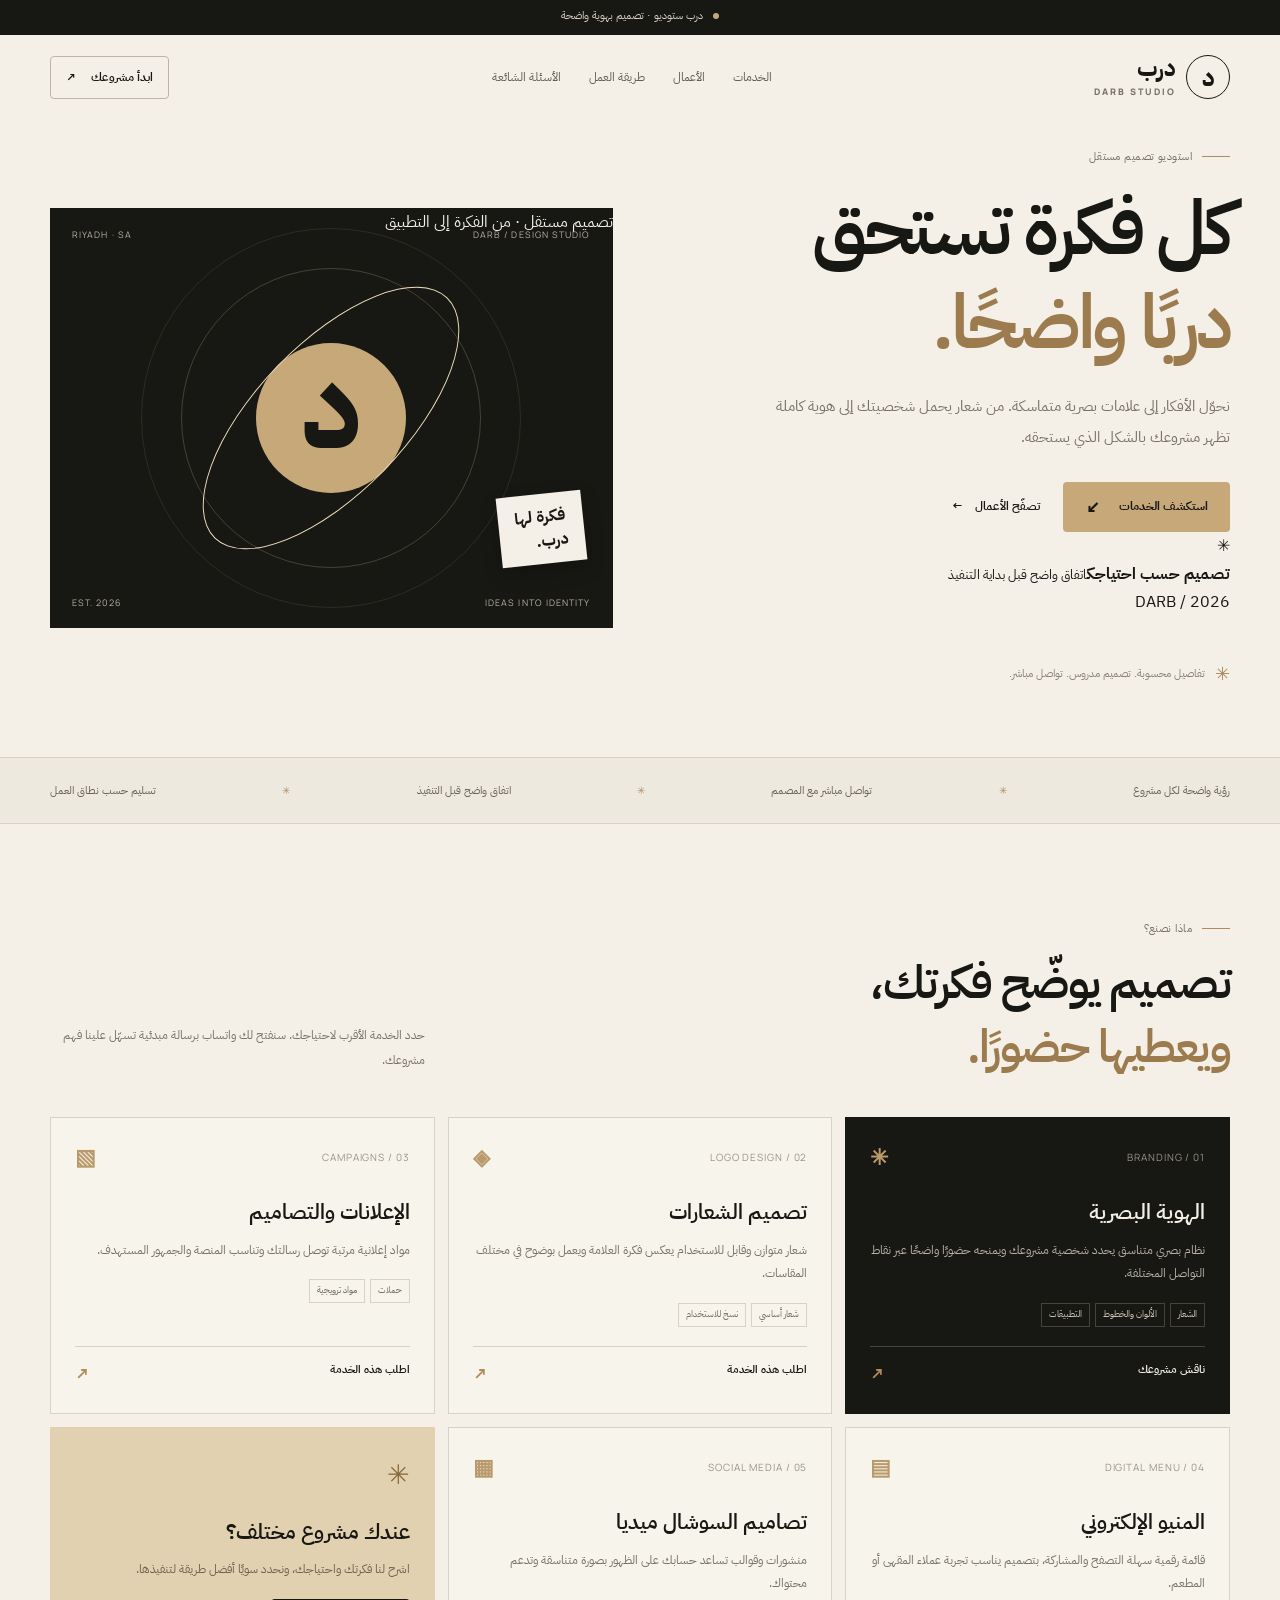
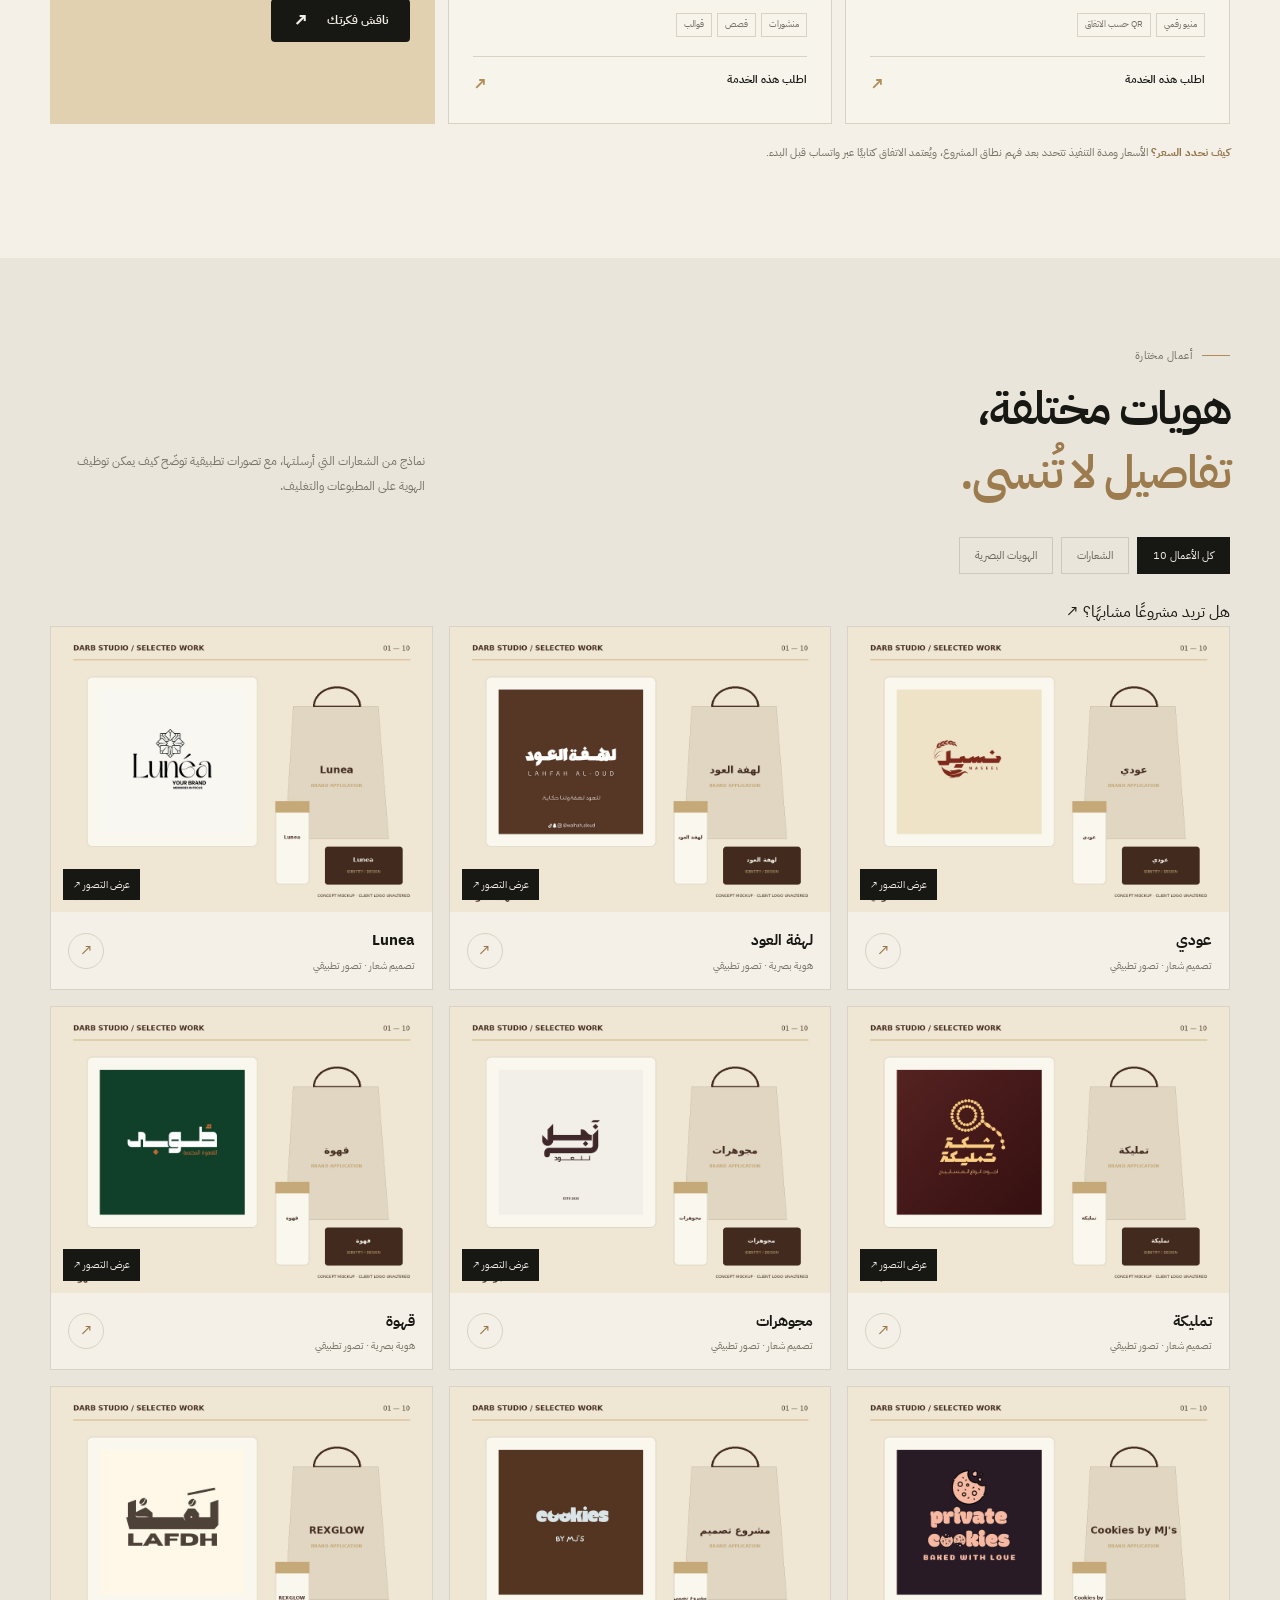
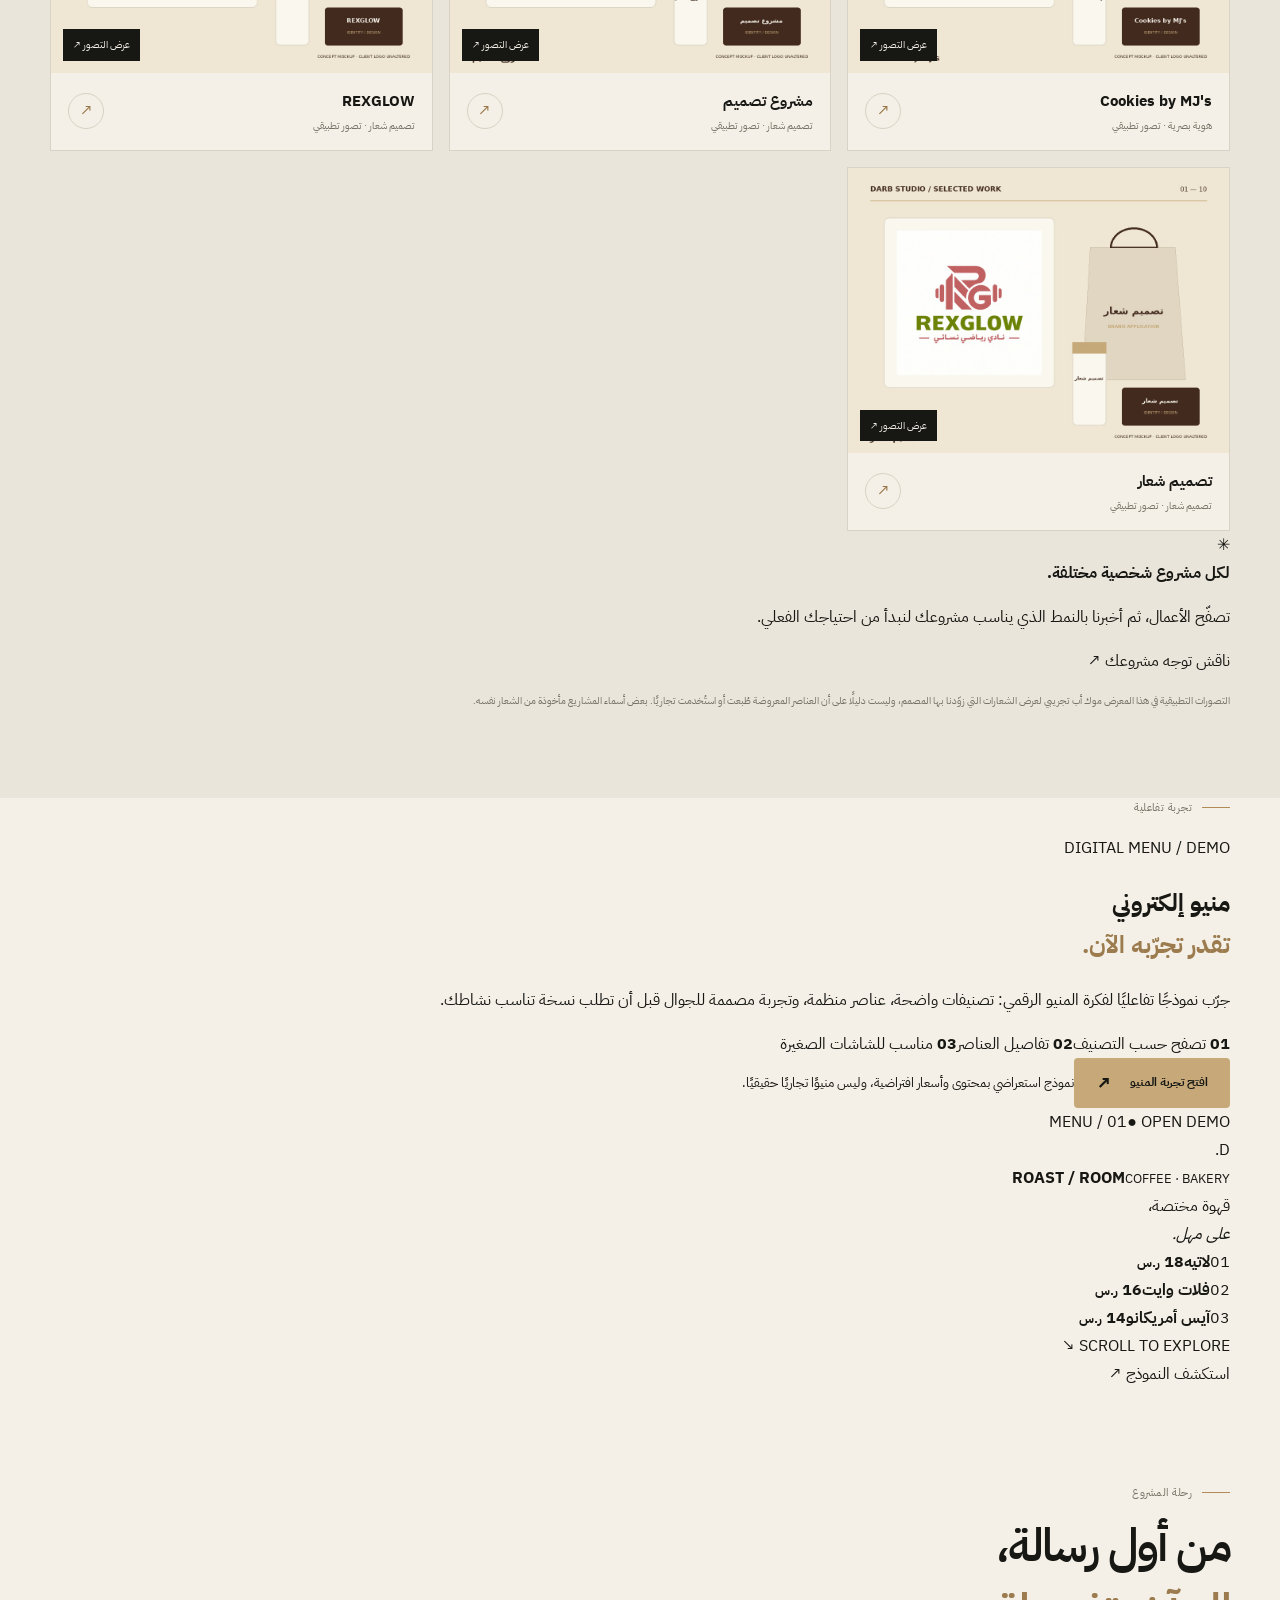
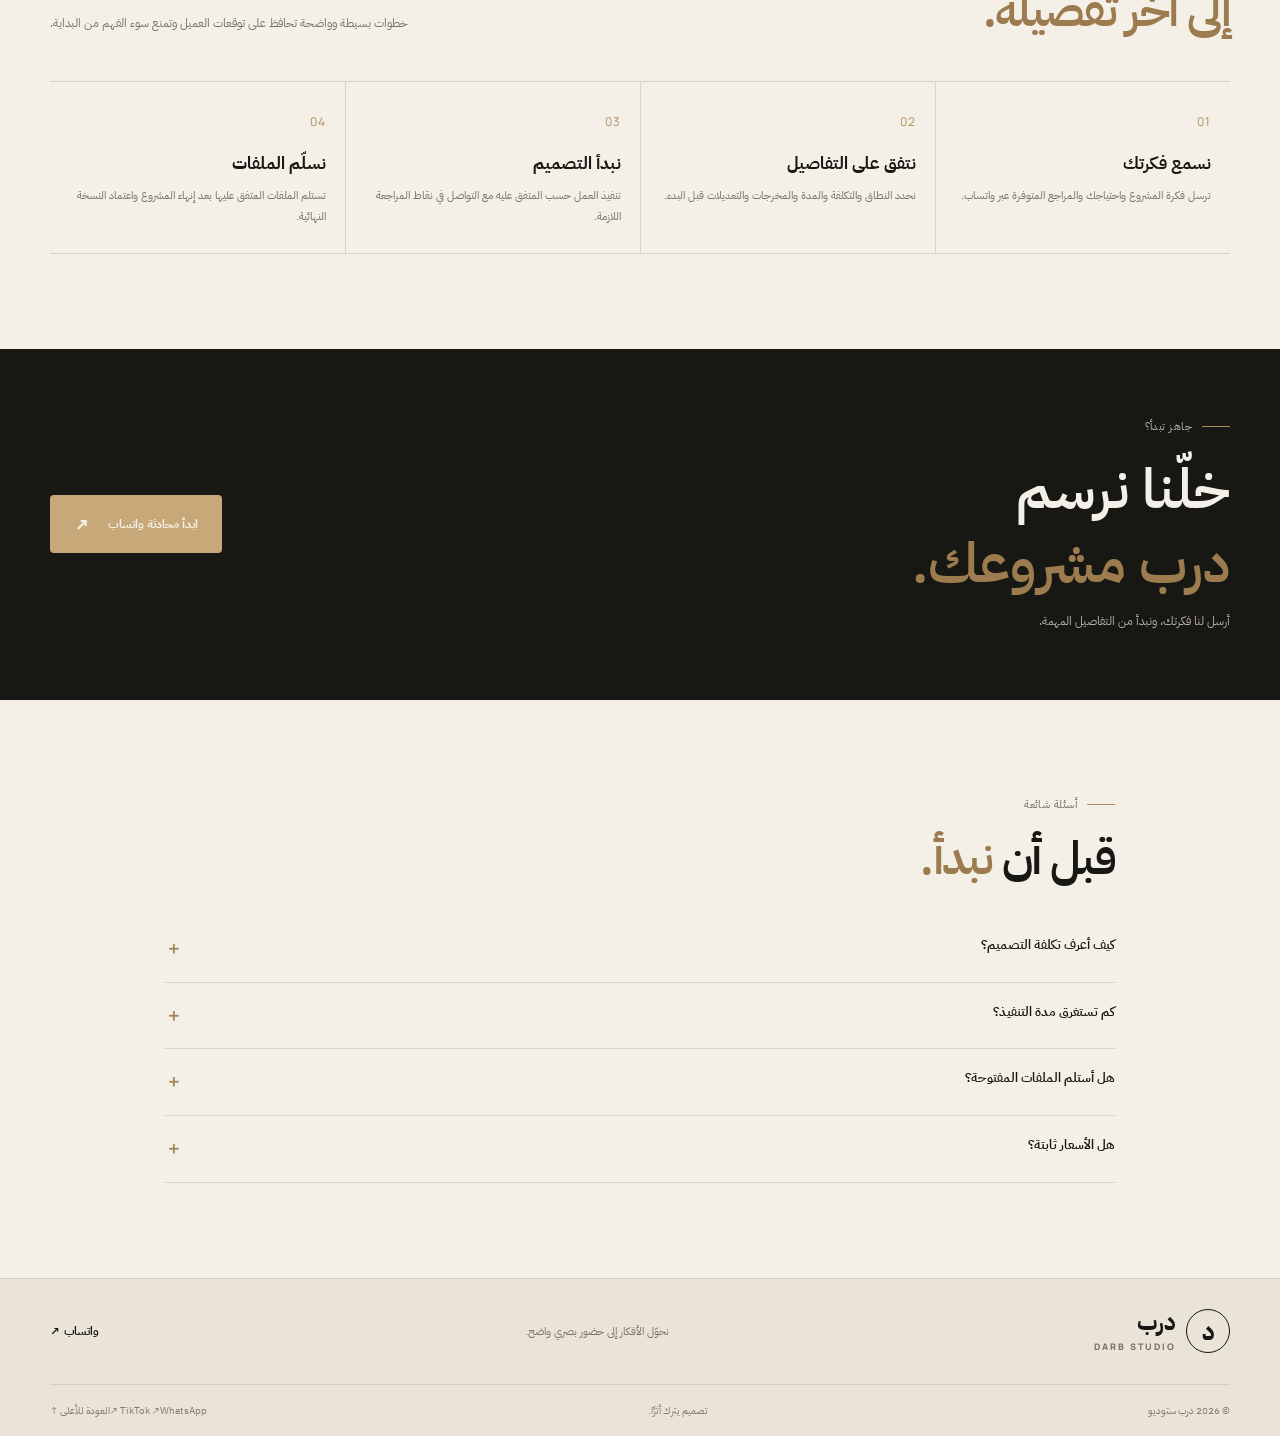
==== commit aad57188: "Upgrade DARB Studio landing page and portfolio" ====
--- a/index.html
+++ b/index.html
@@ -3,6 +3,12 @@
 <head>
 <meta charset="utf-8"><meta name="viewport" content="width=device-width,initial-scale=1">
 <meta name="theme-color" content="#171713">
+<meta property="og:type" content="website">
+<meta property="og:title" content="درب | DARB Studio — تصميم يترك أثرًا">
+<meta property="og:description" content="شعارات، هويات بصرية، منيو إلكتروني وتصاميم ترفع حضور مشروعك.">
+<meta property="og:url" content="https://abduq1ai-ux.github.io/darb-studio/">
+<meta name="twitter:card" content="summary_large_image">
+<link rel="icon" href="data:image/svg+xml,%3Csvg xmlns='http://www.w3.org/2000/svg' viewBox='0 0 100 100'%3E%3Crect width='100' height='100' rx='20' fill='%23171713'/%3E%3Ctext x='50' y='70' font-size='66' text-anchor='middle' fill='%23c7a979' font-family='serif'%3E%D8%AF%3C/text%3E%3C/svg%3E">
 <meta name="description" content="درب ستوديو للتصميم الجرافيكي: شعارات، هويات بصرية، إعلانات، منيو إلكتروني وتصاميم سوشال ميديا.">
 <title>درب | DARB Studio — تصميم يترك أثرًا</title>
 <link rel="preconnect" href="https://fonts.googleapis.com"><link rel="preconnect" href="https://fonts.gstatic.com" crossorigin>
@@ -21,9 +27,9 @@
 <div class="hero-copy"><div class="kicker"><i></i> استوديو تصميم مستقل</div>
 <h1>كل فكرة تستحق<br><em>دربًا واضحًا.</em></h1>
 <p>نحوّل الأفكار إلى علامات بصرية متماسكة. من شعار يحمل شخصيتك إلى هوية كاملة تظهر مشروعك بالشكل الذي يستحقه.</p>
-<div class="actions"><a class="btn gold" href="#services">استكشف الخدمات <span>↙</span></a><a class="quiet-link" href="#portfolio">تصفّح الأعمال <span>←</span></a></div>
+<div class="actions"><a class="btn gold" href="#services">استكشف الخدمات <span>↙</span></a><a class="quiet-link" href="#portfolio">تصفّح الأعمال <span>←</span></a></div><div class="hero-proof"><span>✳</span><div><b>تصميم حسب احتياجك</b><small>اتفاق واضح قبل بداية التنفيذ</small></div><span class="proof-separator"></span><span class="proof-word">DARB / 2026</span></div>
 <div class="hero-foot"><span class="spark">✳</span> تفاصيل محسوبة. تصميم مدروس. تواصل مباشر.</div></div>
-<div class="hero-visual"><div class="visual-label"><span>DARB / DESIGN STUDIO</span><span>RIYADH · SA</span></div><div class="ring ring-a"></div><div class="ring ring-b"></div><div class="sun"></div><div class="arabic-d">د</div><div class="curve"></div><div class="sticker">فكرة لها<br>درب.</div><div class="visual-foot"><span>IDEAS INTO IDENTITY</span><span>EST. 2026</span></div></div>
+<div class="hero-visual"><div class="visual-label"><span>DARB / DESIGN STUDIO</span><span>RIYADH · SA</span></div><div class="ring ring-a"></div><div class="ring ring-b"></div><div class="sun"></div><div class="arabic-d">د</div><div class="curve"></div><div class="sticker">فكرة لها<br>درب.</div><div class="visual-foot"><span>IDEAS INTO IDENTITY</span><span>EST. 2026</span></div><div class="hero-caption"><span class="caption-dot"></span> تصميم مستقل · من الفكرة إلى التطبيق</div></div>
 </section>
 <div class="benefits"><div class="wrap benefits-inner"><span>رؤية واضحة لكل مشروع</span><i>✳</i><span>تواصل مباشر مع المصمم</span><i>✳</i><span>اتفاق واضح قبل التنفيذ</span><i>✳</i><span>تسليم حسب نطاق العمل</span></div></div>
 <section id="services" class="section wrap"><div class="section-head"><div><div class="kicker"><i></i> ماذا نصنع؟</div><h2>تصميم يوضّح فكرتك،<br><em>ويعطيها حضورًا.</em></h2></div><p>حدد الخدمة الأقرب لاحتياجك. سنفتح لك واتساب برسالة مبدئية تسهّل علينا فهم مشروعك.</p></div>
@@ -36,7 +42,7 @@
 <article class="service-card callout"><div class="big-star">✳</div><h3>عندك مشروع مختلف؟</h3><p>اشرح لنا فكرتك واحتياجك، ونحدد سويًا أفضل طريقة لتنفيذها.</p><a class="btn dark-btn wa-link" data-service="طلب تصميم مخصص" href="#">ناقش فكرتك <span>↗</span></a></article>
 </div><p class="note"><b>كيف نحدد السعر؟</b> الأسعار ومدة التنفيذ تتحدد بعد فهم نطاق المشروع، ويُعتمد الاتفاق كتابيًا عبر واتساب قبل البدء.</p></section>
 <section id="portfolio" class="portfolio"><div class="wrap section"><div class="section-head"><div><div class="kicker"><i></i> أعمال مختارة</div><h2>هويات مختلفة،<br><em>تفاصيل لا تُنسى.</em></h2></div><p>نماذج من الشعارات التي أرسلتها، مع تصورات تطبيقية توضّح كيف يمكن توظيف الهوية على المطبوعات والتغليف.</p></div>
-<div class="filters"><button class="filter active" data-filter="all">كل الأعمال</button><button class="filter" data-filter="logo">الشعارات</button><button class="filter" data-filter="identity">الهويات البصرية</button></div>
+<div class="portfolio-toolbar"><div class="filters" role="group" aria-label="تصفية الأعمال"><button class="filter active" data-filter="all" aria-pressed="true">كل الأعمال <span>10</span></button><button class="filter" data-filter="logo" aria-pressed="false">الشعارات</button><button class="filter" data-filter="identity" aria-pressed="false">الهويات البصرية</button></div><a class="text-link" href="#contact">هل تريد مشروعًا مشابهًا؟ <span>↗</span></a></div>
 <div class="work-grid"><article class="work-card" data-category="logo"><a class="work-image" href="project-01.jpg" target="_blank" rel="noopener"><img src="project-01.jpg" alt="تصور تطبيقي لهوية عودي" loading="lazy"><span class="expand">عرض التصور ↗</span></a><div class="work-info"><div><h3>عودي</h3><p>تصميم شعار · تصور تطبيقي</p></div><a class="mini-wa wa-link" data-service="استفسار عن مشروع مشابه لـ عودي" href="#" aria-label="استفسر عن مشروع مشابه">↗</a></div></article>
 <article class="work-card" data-category="identity"><a class="work-image" href="project-02.jpg" target="_blank" rel="noopener"><img src="project-02.jpg" alt="تصور تطبيقي لهوية لهفة العود" loading="lazy"><span class="expand">عرض التصور ↗</span></a><div class="work-info"><div><h3>لهفة العود</h3><p>هوية بصرية · تصور تطبيقي</p></div><a class="mini-wa wa-link" data-service="استفسار عن مشروع مشابه لـ لهفة العود" href="#" aria-label="استفسر عن مشروع مشابه">↗</a></div></article>
 <article class="work-card" data-category="logo"><a class="work-image" href="project-03.jpg" target="_blank" rel="noopener"><img src="project-03.jpg" alt="تصور تطبيقي لهوية Lunea" loading="lazy"><span class="expand">عرض التصور ↗</span></a><div class="work-info"><div><h3>Lunea</h3><p>تصميم شعار · تصور تطبيقي</p></div><a class="mini-wa wa-link" data-service="استفسار عن مشروع مشابه لـ Lunea" href="#" aria-label="استفسر عن مشروع مشابه">↗</a></div></article>
@@ -47,11 +53,12 @@
 <article class="work-card" data-category="logo"><a class="work-image" href="project-08.jpg" target="_blank" rel="noopener"><img src="project-08.jpg" alt="تصور تطبيقي لهوية مشروع تصميم" loading="lazy"><span class="expand">عرض التصور ↗</span></a><div class="work-info"><div><h3>مشروع تصميم</h3><p>تصميم شعار · تصور تطبيقي</p></div><a class="mini-wa wa-link" data-service="استفسار عن مشروع مشابه لـ مشروع تصميم" href="#" aria-label="استفسر عن مشروع مشابه">↗</a></div></article>
 <article class="work-card" data-category="logo"><a class="work-image" href="project-09.jpg" target="_blank" rel="noopener"><img src="project-09.jpg" alt="تصور تطبيقي لهوية REXGLOW" loading="lazy"><span class="expand">عرض التصور ↗</span></a><div class="work-info"><div><h3>REXGLOW</h3><p>تصميم شعار · تصور تطبيقي</p></div><a class="mini-wa wa-link" data-service="استفسار عن مشروع مشابه لـ REXGLOW" href="#" aria-label="استفسر عن مشروع مشابه">↗</a></div></article>
 <article class="work-card" data-category="logo"><a class="work-image" href="project-10.jpg" target="_blank" rel="noopener"><img src="project-10.jpg" alt="تصور تطبيقي لهوية تصميم شعار" loading="lazy"><span class="expand">عرض التصور ↗</span></a><div class="work-info"><div><h3>تصميم شعار</h3><p>تصميم شعار · تصور تطبيقي</p></div><a class="mini-wa wa-link" data-service="استفسار عن مشروع مشابه لـ تصميم شعار" href="#" aria-label="استفسر عن مشروع مشابه">↗</a></div></article>
-</div><div class="portfolio-disclaimer">التصورات التطبيقية في هذا المعرض موك أب تجريبي لعرض الشعارات التي زوّدنا بها المصمم، وليست دليلًا على أن العناصر المعروضة طُبعت أو استُخدمت تجاريًا. بعض أسماء المشاريع مأخوذة من الشعار نفسه.</div></div></section>
+</div><div class="portfolio-note"><span class="note-mark">✳</span><div><b>لكل مشروع شخصية مختلفة.</b><p>تصفّح الأعمال، ثم أخبرنا بالنمط الذي يناسب مشروعك لنبدأ من احتياجك الفعلي.</p></div><a class="text-link wa-link" data-service="استفسار عن الأعمال ونمط التصميم المناسب" href="#">ناقش توجه مشروعك ↗</a></div><div class="portfolio-disclaimer">التصورات التطبيقية في هذا المعرض موك أب تجريبي لعرض الشعارات التي زوّدنا بها المصمم، وليست دليلًا على أن العناصر المعروضة طُبعت أو استُخدمت تجاريًا. بعض أسماء المشاريع مأخوذة من الشعار نفسه.</div></div></section>
+<section id="menu-demo" class="menu-feature"><div class="wrap menu-feature-inner"><div class="menu-feature-copy"><div class="kicker"><i></i> تجربة تفاعلية</div><span class="eyebrow">DIGITAL MENU / DEMO</span><h2>منيو إلكتروني<br><em>تقدر تجرّبه الآن.</em></h2><p>جرّب نموذجًا تفاعليًا لفكرة المنيو الرقمي: تصنيفات واضحة، عناصر منظمة، وتجربة مصممة للجوال قبل أن تطلب نسخة تناسب نشاطك.</p><div class="menu-feature-points"><span><b>01</b> تصفح حسب التصنيف</span><span><b>02</b> تفاصيل العناصر</span><span><b>03</b> مناسب للشاشات الصغيرة</span></div><a class="btn gold" href="menu-demo.html">افتح تجربة المنيو <span>↗</span></a><small class="demo-disclaimer">نموذج استعراضي بمحتوى وأسعار افتراضية، وليس منيوًا تجاريًا حقيقيًا.</small></div><a class="menu-preview" href="menu-demo.html" aria-label="افتح تجربة المنيو الإلكتروني"><div class="preview-top"><span>MENU / 01</span><span class="preview-dot">● OPEN DEMO</span></div><div class="preview-brand"><span class="preview-symbol">D.</span><div><strong>ROAST / ROOM</strong><small>COFFEE · BAKERY</small></div></div><div class="preview-rule"></div><div class="preview-copy">قهوة مختصة،<br><em>على مهل.</em></div><div class="preview-items"><div><span>01</span><b>لاتيه</b><strong>18 <small>ر.س</small></strong></div><div><span>02</span><b>فلات وايت</b><strong>16 <small>ر.س</small></strong></div><div><span>03</span><b>آيس أمريكانو</b><strong>14 <small>ر.س</small></strong></div></div><div class="preview-bottom">SCROLL TO EXPLORE <span>↘</span></div><span class="preview-open">استكشف النموذج ↗</span></a></div></section>
 <section id="steps" class="section wrap"><div class="section-head"><div><div class="kicker"><i></i> رحلة المشروع</div><h2>من أول رسالة،<br><em>إلى آخر تفصيلة.</em></h2></div><p>خطوات بسيطة وواضحة تحافظ على توقعات العميل وتمنع سوء الفهم من البداية.</p></div><div class="steps"><article><span>01</span><h3>نسمع فكرتك</h3><p>ترسل فكرة المشروع واحتياجك والمراجع المتوفرة عبر واتساب.</p></article><article><span>02</span><h3>نتفق على التفاصيل</h3><p>نحدد النطاق والتكلفة والمدة والمخرجات والتعديلات قبل البدء.</p></article><article><span>03</span><h3>نبدأ التصميم</h3><p>تنفيذ العمل حسب المتفق عليه مع التواصل في نقاط المراجعة اللازمة.</p></article><article><span>04</span><h3>نسلّم الملفات</h3><p>تستلم الملفات المتفق عليها بعد إنهاء المشروع واعتماد النسخة النهائية.</p></article></div></section>
-<section class="contact"><div class="wrap contact-inner"><div><div class="kicker"><i></i> جاهز تبدأ؟</div><h2>خلّنا نرسم<br><em>درب مشروعك.</em></h2><p>أرسل لنا فكرتك، ونبدأ من التفاصيل المهمة.</p></div><a class="btn gold large wa-link" data-service="استفسار عام عن خدمات درب" href="#">ابدأ محادثة واتساب <span>↗</span></a></div></section>
+<section id="contact" class="contact"><div class="wrap contact-inner"><div><div class="kicker"><i></i> جاهز تبدأ؟</div><h2>خلّنا نرسم<br><em>درب مشروعك.</em></h2><p>أرسل لنا فكرتك، ونبدأ من التفاصيل المهمة.</p></div><a class="btn gold large wa-link" data-service="استفسار عام عن خدمات درب" href="#">ابدأ محادثة واتساب <span>↗</span></a></div></section>
 <section id="faq" class="section wrap faq-section"><div class="section-head"><div><div class="kicker"><i></i> أسئلة شائعة</div><h2>قبل أن <em>نبدأ.</em></h2></div></div><div class="faq-list"><details><summary>كيف أعرف تكلفة التصميم؟<span>＋</span></summary><p>اختر الخدمة وأرسل تفاصيل المشروع. نحدد السعر بعد فهم النطاق، ثم نؤكد التكلفة قبل بدء العمل.</p></details><details><summary>كم تستغرق مدة التنفيذ؟<span>＋</span></summary><p>تختلف المدة حسب نوع المشروع وحجمه، وسيتم تحديدها عند الاتفاق على التفاصيل.</p></details><details><summary>هل أستلم الملفات المفتوحة؟<span>＋</span></summary><p>تُحدد صيغ التسليم والملفات المفتوحة ضمن الاتفاق قبل بدء العمل.</p></details><details><summary>هل الأسعار ثابتة؟<span>＋</span></summary><p>لا توجد أسعار منشورة حاليًا. يتم تسعير الطلب عبر واتساب حسب نطاق العمل، قبل تأكيد المشروع.</p></details></div></section>
 </main>
-<footer class="footer"><div class="wrap footer-top"><a class="brand" href="#home"><span class="brandmark">د</span><span><b>درب</b><small>DARB STUDIO</small></span></a><p>نحوّل الأفكار إلى حضور بصري واضح.</p><a class="wa-link foot-wa" data-service="استفسار عام عن خدمات درب" href="#">واتساب ↗</a></div><div class="wrap footer-bottom"><span>© <span id="year"></span> درب ستوديو</span><span>تصميم يترك أثرًا.</span><a href="#home">العودة للأعلى ↑</a></div></footer>
+<footer class="footer"><div class="wrap footer-top"><a class="brand" href="#home"><span class="brandmark">د</span><span><b>درب</b><small>DARB STUDIO</small></span></a><p>نحوّل الأفكار إلى حضور بصري واضح.</p><a class="wa-link foot-wa" data-service="استفسار عام عن خدمات درب" href="#">واتساب ↗</a></div><div class="wrap footer-bottom"><span>© <span id="year"></span> درب ستوديو</span><span>تصميم يترك أثرًا.</span><div class="footer-links"><a href="https://www.tiktok.com/@shryal1" target="_blank" rel="noopener noreferrer">TikTok ↗</a><a class="wa-link" data-service="استفسار عام عن خدمات درب" href="#">WhatsApp ↗</a><a href="#home">العودة للأعلى ↑</a></div></div></footer>
 <script src="script.js"></script>
 </body></html>
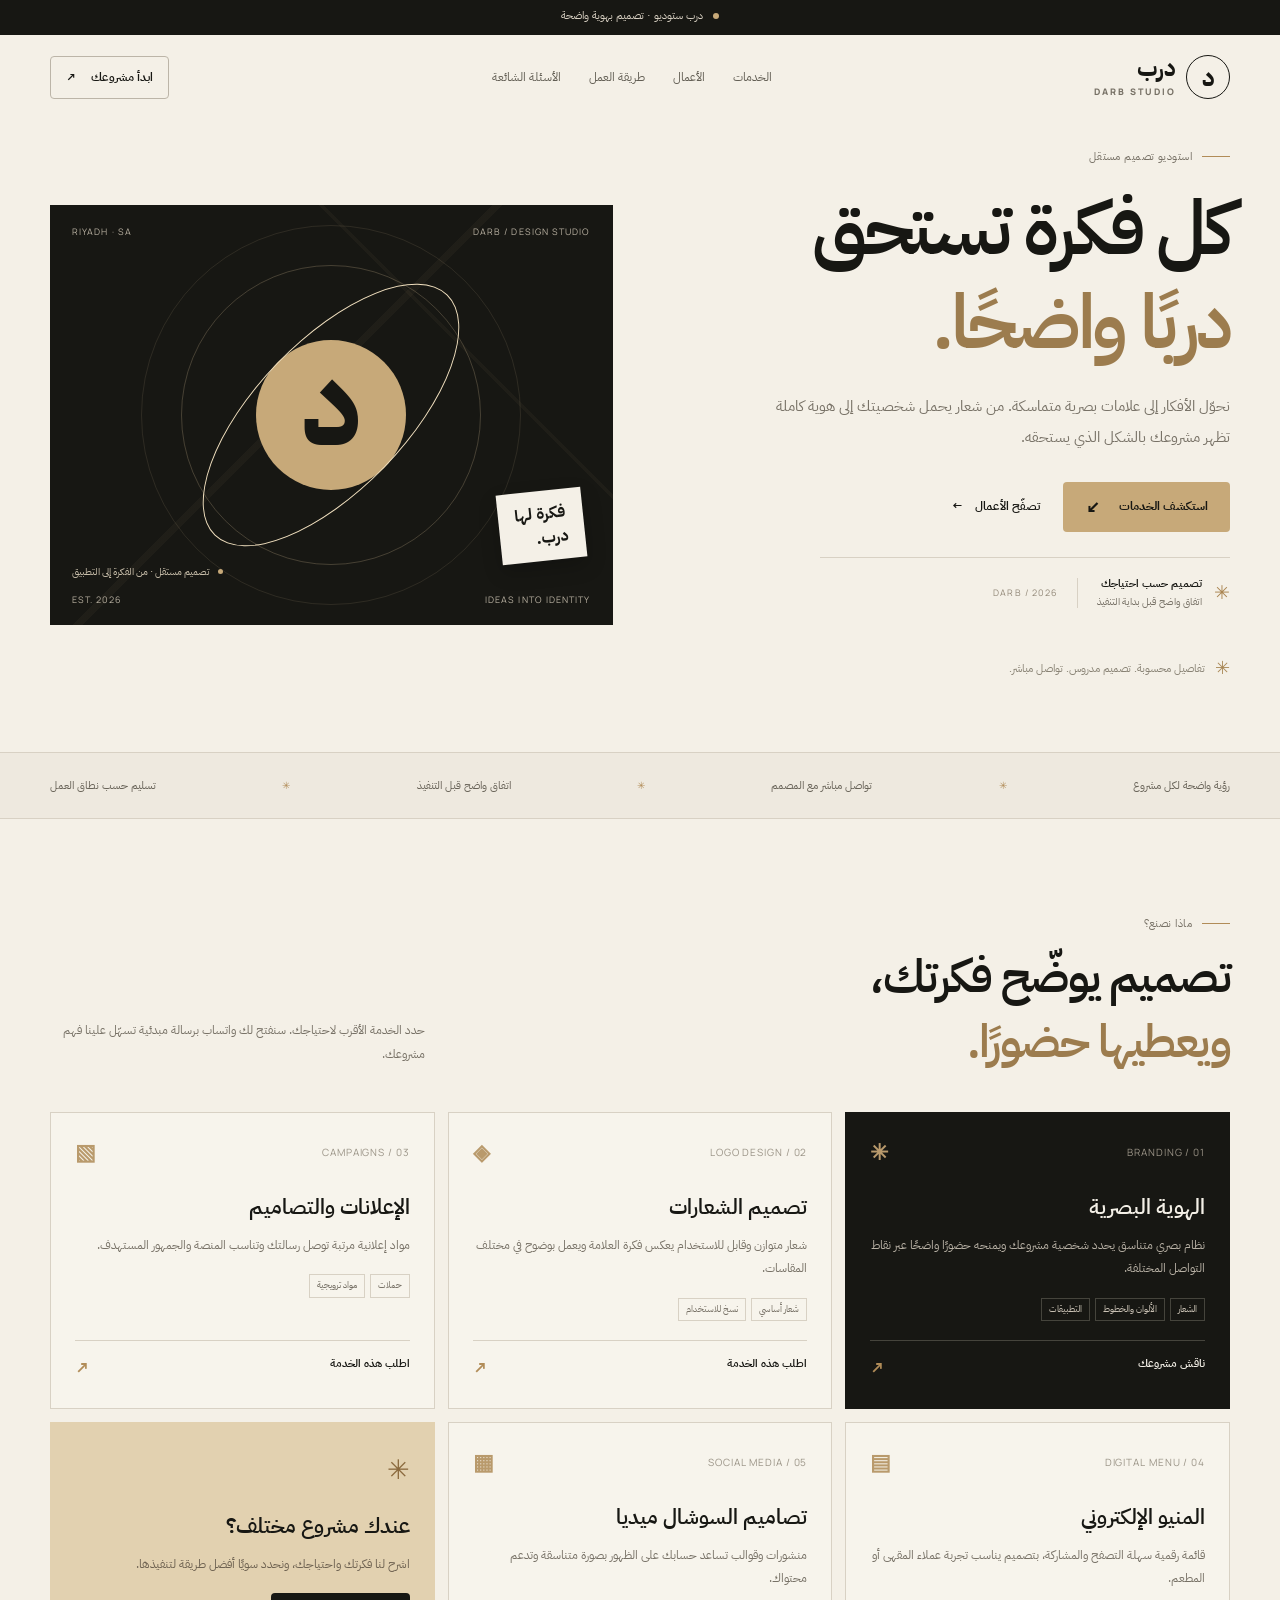
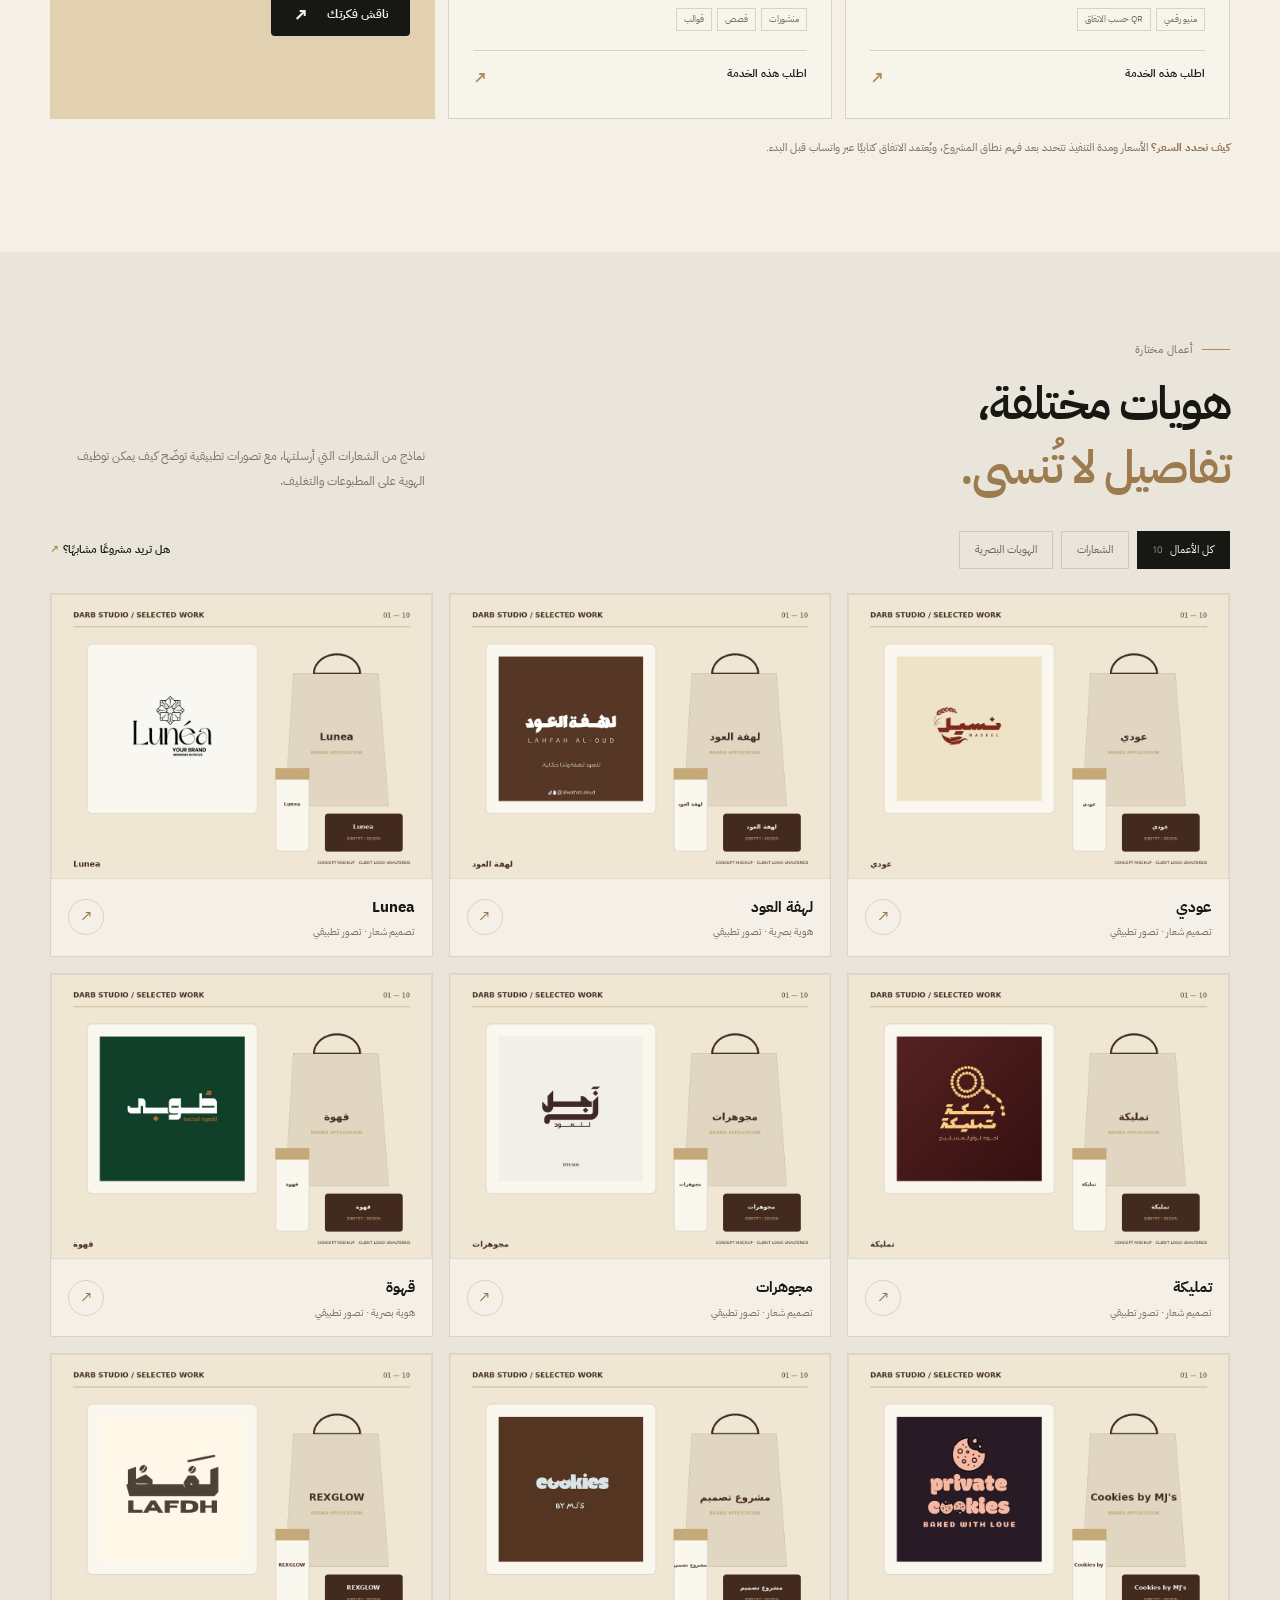
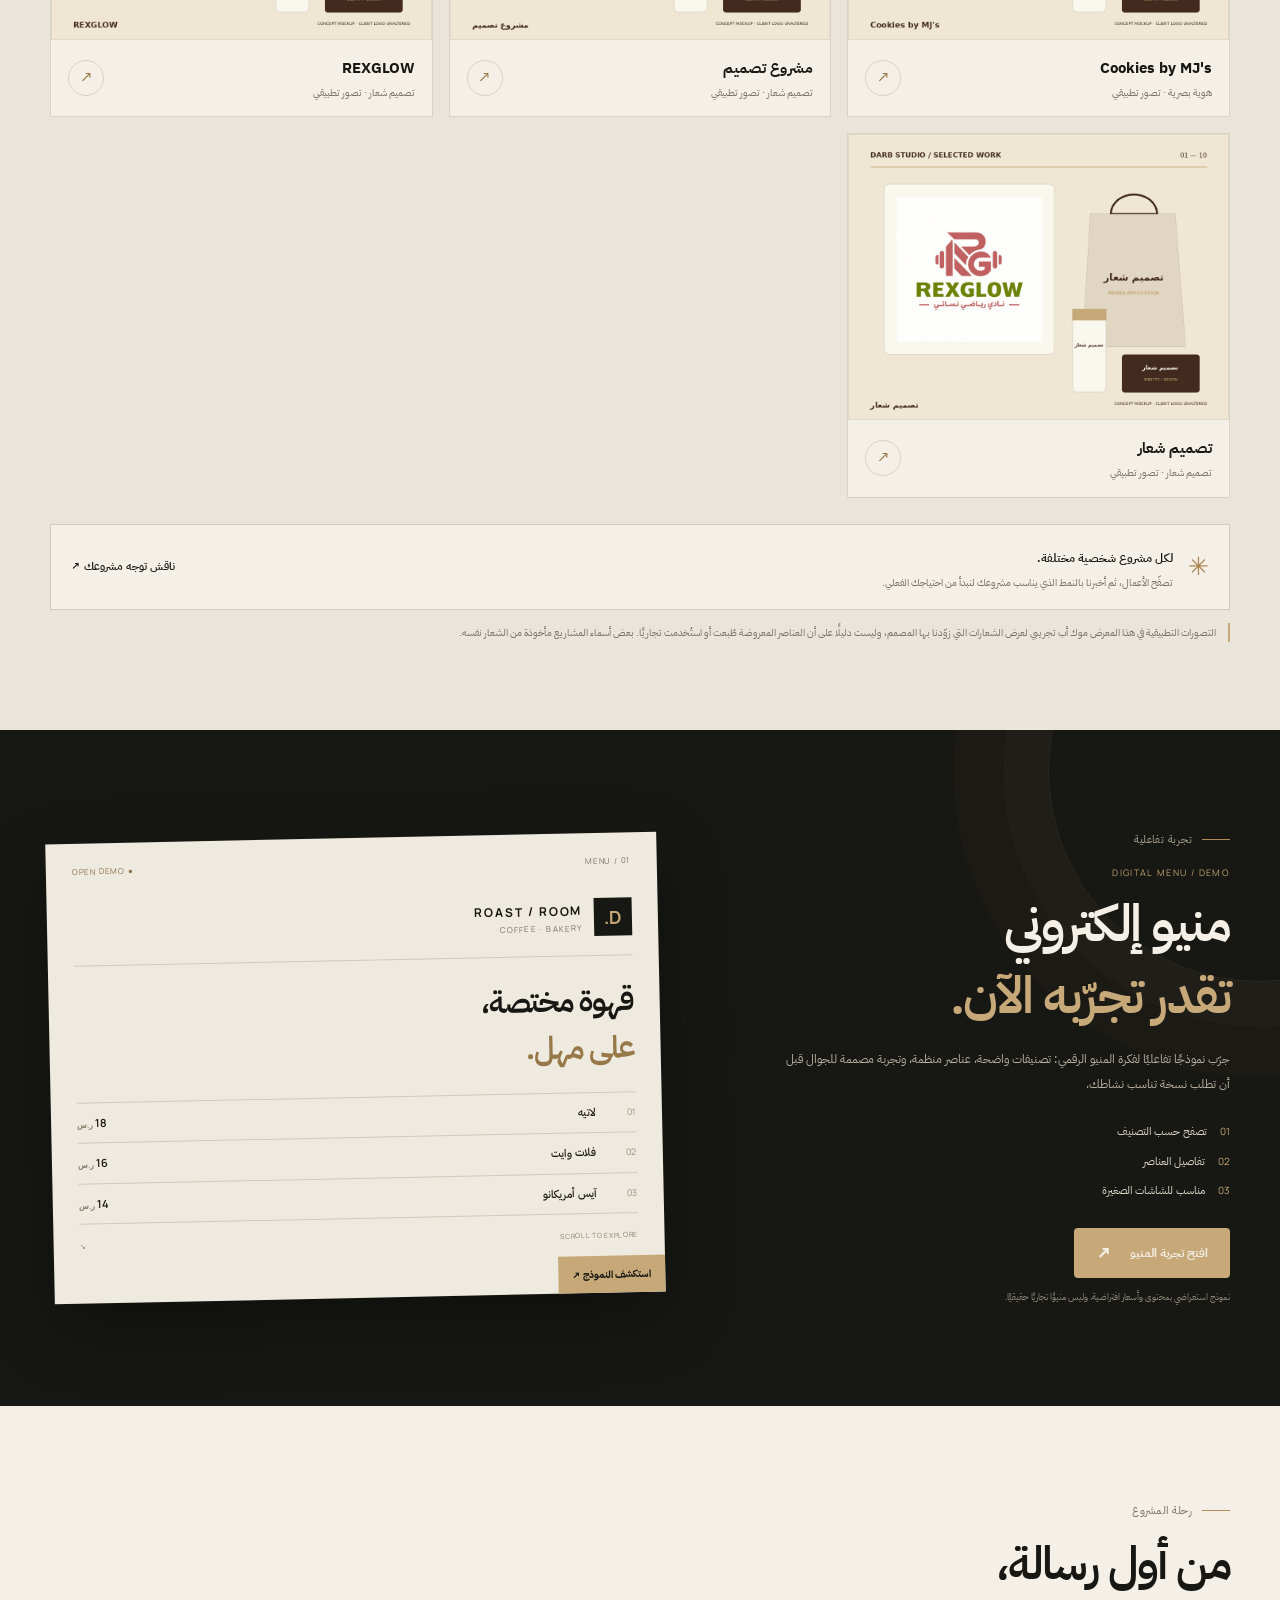
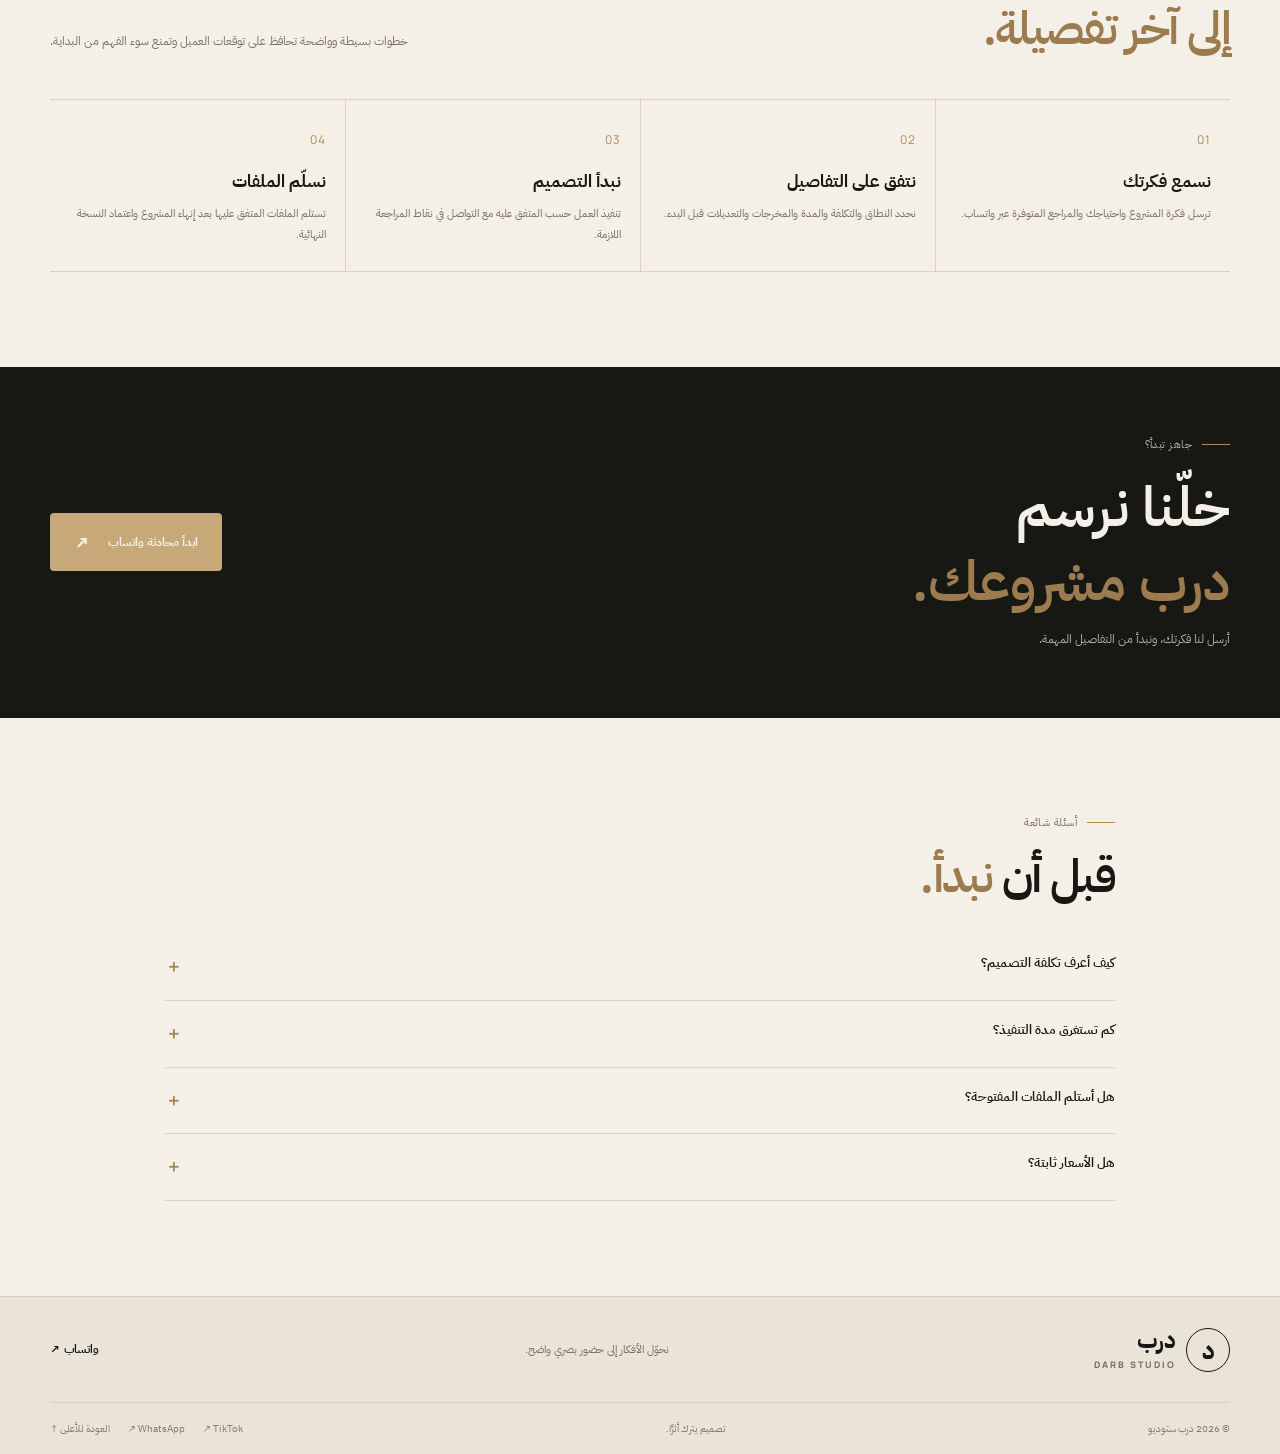
==== commit 61a118e8: "Add mobile WhatsApp conversion bar" ====
--- a/index.html
+++ b/index.html
@@ -60,5 +60,6 @@
 <section id="faq" class="section wrap faq-section"><div class="section-head"><div><div class="kicker"><i></i> أسئلة شائعة</div><h2>قبل أن <em>نبدأ.</em></h2></div></div><div class="faq-list"><details><summary>كيف أعرف تكلفة التصميم؟<span>＋</span></summary><p>اختر الخدمة وأرسل تفاصيل المشروع. نحدد السعر بعد فهم النطاق، ثم نؤكد التكلفة قبل بدء العمل.</p></details><details><summary>كم تستغرق مدة التنفيذ؟<span>＋</span></summary><p>تختلف المدة حسب نوع المشروع وحجمه، وسيتم تحديدها عند الاتفاق على التفاصيل.</p></details><details><summary>هل أستلم الملفات المفتوحة؟<span>＋</span></summary><p>تُحدد صيغ التسليم والملفات المفتوحة ضمن الاتفاق قبل بدء العمل.</p></details><details><summary>هل الأسعار ثابتة؟<span>＋</span></summary><p>لا توجد أسعار منشورة حاليًا. يتم تسعير الطلب عبر واتساب حسب نطاق العمل، قبل تأكيد المشروع.</p></details></div></section>
 </main>
 <footer class="footer"><div class="wrap footer-top"><a class="brand" href="#home"><span class="brandmark">د</span><span><b>درب</b><small>DARB STUDIO</small></span></a><p>نحوّل الأفكار إلى حضور بصري واضح.</p><a class="wa-link foot-wa" data-service="استفسار عام عن خدمات درب" href="#">واتساب ↗</a></div><div class="wrap footer-bottom"><span>© <span id="year"></span> درب ستوديو</span><span>تصميم يترك أثرًا.</span><div class="footer-links"><a href="https://www.tiktok.com/@shryal1" target="_blank" rel="noopener noreferrer">TikTok ↗</a><a class="wa-link" data-service="استفسار عام عن خدمات درب" href="#">WhatsApp ↗</a><a href="#home">العودة للأعلى ↑</a></div></div></footer>
+<a class="sticky-mobile-cta wa-link" data-service="استفسار عام عن خدمات درب" href="#" aria-label="ابدأ محادثة واتساب"><span>عندك فكرة لمشروعك؟</span><strong>خلّنا نبدأ</strong><i>واتساب ↗</i></a>
 <script src="script.js"></script>
 </body></html>
--- a/styles.css
+++ b/styles.css
@@ -1,3 +1,19 @@
 *{box-sizing:border-box} :root{--ink:#171713;--paper:#f4f0e7;--paper2:#eae4d9;--muted:#777166;--line:#d8d1c4;--gold:#c7a979;--gold2:#e2d1b0;--white:#fffdf8;--max:1180px}html{scroll-behavior:smooth;scroll-padding-top:88px}body{margin:0;background:var(--paper);color:var(--ink);font-family:"IBM Plex Sans Arabic",sans-serif;line-height:1.75}a{color:inherit;text-decoration:none}button{font:inherit}.wrap{width:min(var(--max),calc(100% - 48px));margin-inline:auto}.topline{height:35px;background:var(--ink);color:#d9d1c3;text-align:center;font-size:11px;padding:6px}.live{display:inline-block;width:6px;height:6px;border-radius:50%;background:#c7a979;margin-left:7px}.header{height:84px;display:flex;align-items:center;justify-content:space-between;gap:24px}.brand{display:flex;align-items:center;gap:10px}.brandmark{height:44px;width:44px;border:1px solid var(--ink);border-radius:50%;display:grid;place-items:center;font-size:25px;font-weight:700}.brand b{font-size:23px;line-height:1.1;display:block}.brand small{font:800 9px Manrope,sans-serif;letter-spacing:.22em;color:var(--muted);display:block;margin-top:4px}nav{display:flex;gap:28px;font-size:12px;color:#625e54}nav a:hover,.quiet-link:hover{color:#987344}.nav-cta{border:1px solid #bcb5a8;padding:10px 15px;border-radius:4px;font-size:12px;font-weight:600}.nav-cta span{margin-right:11px}.hero{display:grid;grid-template-columns:1fr 1fr;align-items:center;gap:55px;padding-top:28px;padding-bottom:68px;min-height:550px}.kicker{display:flex;align-items:center;gap:10px;color:#777166;font-size:11px;letter-spacing:.04em;margin-bottom:17px}.kicker i{display:block;width:28px;height:1px;background:#b18c58}.hero h1{font-size:clamp(48px,6vw,75px);font-weight:600;line-height:1.25;letter-spacing:-.045em;margin:0 0 20px}.hero h1 em,h2 em{font-style:normal;color:#9c7c4e}.hero-copy>p{color:var(--muted);font-size:15px;line-height:2.1;max-width:480px;margin:0}.actions{display:flex;align-items:center;gap:23px;flex-wrap:wrap;margin-top:28px}.btn{display:inline-flex;align-items:center;justify-content:center;gap:18px;min-height:50px;padding:0 22px;border-radius:4px;font-size:12px;font-weight:700;transition:.2s}.btn:hover{transform:translateY(-2px)}.btn span{font-size:18px}.gold{background:var(--gold)}.gold:hover{background:#d8be95}.quiet-link{font-size:12px;font-weight:600}.quiet-link span{margin-right:9px}.hero-foot{display:flex;align-items:center;gap:10px;color:#898375;font-size:11px;margin-top:42px}.spark{color:#a88755;font-size:18px}.hero-visual{position:relative;height:420px;background:var(--ink);color:var(--paper);overflow:hidden}.visual-label,.visual-foot{position:absolute;left:22px;right:22px;display:flex;justify-content:space-between;color:#b9b1a2;font:9px Manrope,sans-serif;letter-spacing:.12em}.visual-label{top:20px}.visual-foot{bottom:19px}.ring{position:absolute;border:1px solid rgba(210,187,147,.25);border-radius:50%;width:300px;height:300px;top:50%;left:50%;transform:translate(-50%,-50%)}.ring-b{width:380px;height:380px;border-color:rgba(210,187,147,.12)}.sun{position:absolute;width:150px;height:150px;border-radius:50%;background:var(--gold);top:50%;left:50%;transform:translate(-50%,-50%)}.arabic-d{position:absolute;top:49%;left:50%;transform:translate(-50%,-53%);font-size:120px;font-weight:700;color:var(--ink)}.curve{position:absolute;width:150px;height:335px;border:1px solid #f0dfbe;border-radius:50%;top:50%;left:50%;transform:translate(-50%,-50%) rotate(44deg)}.sticker{position:absolute;right:29px;bottom:64px;background:var(--paper);padding:11px 17px;color:var(--ink);font-weight:700;line-height:1.5;transform:rotate(-6deg);box-shadow:0 8px 20px #0003}.benefits{background:#eee9df;border-block:1px solid var(--line)}.benefits-inner{min-height:65px;display:flex;align-items:center;justify-content:space-between;gap:16px;color:#686358;font-size:11px;flex-wrap:wrap}.benefits i{font-size:10px;color:#b18c58;font-style:normal}.section{padding-block:95px}.section-head{display:flex;align-items:flex-end;justify-content:space-between;gap:35px;margin-bottom:38px}.section-head .kicker{margin-bottom:12px}.section-head h2{font-size:clamp(34px,4vw,46px);font-weight:600;line-height:1.4;letter-spacing:-.035em;margin:0}.section-head>p{max-width:375px;color:var(--muted);font-size:12px;line-height:2.05;margin:0 0 7px}.services{display:grid;grid-template-columns:repeat(3,1fr);gap:13px}.service-card{min-height:285px;border:1px solid var(--line);padding:24px;display:flex;flex-direction:column;background:#fffdf844;transition:transform .2s,border .2s}.service-card:hover{transform:translateY(-3px);border-color:#bca174}.service-card.dark{background:var(--ink);color:var(--paper);border-color:var(--ink)}.service-meta{display:flex;align-items:center;justify-content:space-between;font:10px Manrope,sans-serif;letter-spacing:.09em;color:#9a9386}.service-meta b{font-size:22px;color:#b99a6c}.service-card h3{font-size:21px;font-weight:600;margin:22px 0 8px}.service-card>p{font-size:12px;line-height:1.95;color:var(--muted);margin:0 0 17px}.service-card.dark>p{color:#b8b1a5}.pills{display:flex;flex-wrap:wrap;gap:5px;margin-bottom:19px}.pills span{border:1px solid var(--line);font-size:9px;color:#777166;padding:3px 7px}.dark .pills span{border-color:#45443c;color:#c9c1b4}.service-action{margin-top:auto;border-top:1px solid var(--line);padding-top:13px;display:flex;justify-content:space-between;font-size:11px;font-weight:600}.dark .service-action{border-color:#45443c}.service-action span{font-size:17px;color:#b18c58}.callout{background:var(--gold2);border-color:var(--gold2)}.callout .big-star{font-size:27px;color:#8b6a3e}.callout h3{margin-top:14px}.callout>p{color:#6e6251}.dark-btn{background:var(--ink);color:var(--paper);align-self:flex-start;min-height:43px}.note{margin:19px 0 0;color:var(--muted);font-size:11px}.note b{color:#927247}.portfolio{background:#eae5db}.portfolio .section{padding-block:88px}.filters{display:flex;gap:8px;margin:-7px 0 24px}.filter{background:transparent;border:1px solid #cfc7b9;padding:8px 15px;font-size:11px;color:#6b655a;cursor:pointer}.filter.active,.filter:hover{background:var(--ink);border-color:var(--ink);color:var(--paper)}.work-grid{display:grid;grid-template-columns:repeat(3,1fr);gap:16px}.work-card{background:var(--paper);border:1px solid #d9d2c6;min-width:0}.work-card[hidden]{display:none}.work-image{display:block;position:relative;overflow:hidden;aspect-ratio:4/3;background:#ded6c7}.work-image img{width:100%;height:100%;display:block;object-fit:cover;transition:transform .35s}.work-card:hover .work-image img{transform:scale(1.025)}.expand{position:absolute;bottom:12px;left:12px;background:var(--ink);color:var(--paper);padding:7px 10px;font-size:10px}.work-info{display:flex;align-items:center;justify-content:space-between;padding:15px 17px}.work-info h3{font-size:15px;margin:0 0 3px}.work-info p{font-size:10px;color:var(--muted);margin:0}.mini-wa{height:36px;width:36px;border:1px solid var(--line);border-radius:50%;display:grid;place-items:center;color:#957344}.portfolio-disclaimer{margin-top:16px;font-size:10px;color:#777166;line-height:1.9}.steps{display:grid;grid-template-columns:repeat(4,1fr);border-block:1px solid var(--line)}.steps article{padding:25px 19px; border-left:1px solid var(--line)}.steps article:last-child{border-left:0}.steps article>span{color:#ad8b59;font:12px Manrope,sans-serif;letter-spacing:.1em}.steps h3{font-size:17px;margin:14px 0 6px}.steps p{font-size:11px;color:var(--muted);line-height:1.95;margin:0}.contact{background:var(--ink);color:var(--paper);padding:68px 0}.contact-inner{display:flex;align-items:center;justify-content:space-between;gap:30px}.contact .kicker{color:#b9b1a2}.contact h2{font-size:clamp(39px,5vw,55px);line-height:1.35;margin:0 0 10px;font-weight:600}.contact p{font-size:12px;color:#b9b1a2;margin:0}.large{min-height:58px;padding-inline:24px;white-space:nowrap}.faq-section{max-width:950px}.faq-section .section-head{margin-bottom:25px}.faq-list details{border-bottom:1px solid var(--line);padding:18px 0}.faq-list summary{list-style:none;display:flex;justify-content:space-between;gap:20px;cursor:pointer;font-size:13px;font-weight:600}.faq-list summary::-webkit-details-marker{display:none}.faq-list summary span{font-size:17px;color:#a38456}.faq-list details[open] summary span{transform:rotate(45deg)}.faq-list p{font-size:12px;color:var(--muted);line-height:2;margin:12px 0 0;max-width:700px}.footer{background:#e9e3d8;border-top:1px solid var(--line)}.footer-top{min-height:105px;display:flex;align-items:center;justify-content:space-between;gap:20px}.footer-top>p{font-size:11px;color:var(--muted)}.foot-wa{font-size:12px;font-weight:600}.footer-bottom{min-height:52px;border-top:1px solid #d5cec1;display:flex;align-items:center;justify-content:space-between;gap:16px;font-size:10px;color:#817b6e}
 @media(max-width:900px){nav{gap:13px}.hero{gap:30px}.services{grid-template-columns:repeat(2,1fr)}.work-grid{grid-template-columns:repeat(2,1fr)}.work-card:last-child:nth-child(odd){grid-column:auto}.steps article{padding-inline:13px}.benefits-inner{justify-content:center;padding:14px 0}.benefits-inner span{margin-inline:6px}}
 @media(max-width:640px){.wrap{width:calc(100% - 34px)}.header{height:70px}.brandmark{width:38px;height:38px;font-size:21px}.brand b{font-size:20px}nav{display:none}.nav-cta{font-size:10px;padding:8px 11px}.hero{grid-template-columns:1fr;padding-top:28px;padding-bottom:43px;gap:28px}.hero h1{font-size:51px}.hero-copy>p{font-size:13px}.hero-foot{margin-top:28px}.hero-visual{height:320px}.ring{width:230px;height:230px}.ring-b{width:300px;height:300px}.sun{width:120px;height:120px}.arabic-d{font-size:98px}.curve{height:270px;width:125px}.sticker{right:19px;bottom:53px}.benefits-inner{gap:3px;font-size:9px}.benefits-inner span{width:44%;text-align:center;margin:3px 0}.benefits-inner i{display:none}.section{padding-block:65px}.section-head{display:block;margin-bottom:27px}.section-head h2{font-size:36px}.section-head>p{margin-top:13px;font-size:11px}.services{grid-template-columns:1fr;gap:10px}.service-card{min-height:248px;padding:21px}.portfolio .section{padding-block:62px}.work-grid{grid-template-columns:1fr 1fr;gap:10px}.work-info{padding:11px}.work-info h3{font-size:13px}.work-info p{font-size:9px}.expand{font-size:9px;bottom:7px;left:7px;padding:5px 7px}.filters{flex-wrap:wrap}.steps{grid-template-columns:1fr 1fr}.steps article{padding:21px 12px;border-bottom:1px solid var(--line)}.steps article:nth-child(2){border-left:0}.steps article:nth-child(3),.steps article:nth-child(4){border-bottom:0}.steps h3{font-size:15px}.contact{padding:50px 0}.contact-inner{display:block}.contact h2{font-size:42px}.contact .btn{margin-top:24px}.footer-top{min-height:0;padding:24px 0;flex-wrap:wrap}.footer-top>p{order:3;width:100%;margin:0}.footer-bottom{padding:14px 0;flex-wrap:wrap}.footer-bottom span:nth-child(2){display:none}}
+
+
+/* DARB Studio refinement layer */
+:focus-visible{outline:2px solid #a98450;outline-offset:4px}::selection{background:#c7a979;color:#171713}
+.hero{min-height:570px}.hero-visual{isolation:isolate}.hero-visual:before{content:"";position:absolute;inset:0;background:linear-gradient(135deg,transparent 45%,#c7a9790c 45%,#c7a9790c 46%,transparent 46%),linear-gradient(45deg,transparent 70%,#c7a9790c 70%,#c7a9790c 70.5%,transparent 70.5%);pointer-events:none}
+.hero-caption{position:absolute;left:22px;bottom:45px;display:flex;gap:8px;align-items:center;color:#c7bda9;font-size:10px}.caption-dot{height:5px;width:5px;background:#c7a979;border-radius:50%}
+.hero-proof{display:flex;align-items:center;gap:12px;margin-top:25px;padding-top:17px;border-top:1px solid var(--line);max-width:410px}.hero-proof>span:first-child{font-size:19px;color:#a98450}.hero-proof div{display:flex;flex-direction:column;line-height:1.7}.hero-proof b{font-size:11px;font-weight:600}.hero-proof small{font-size:10px;color:var(--muted)}.proof-separator{height:30px;width:1px;background:var(--line);margin-inline:7px}.proof-word{font:9px Manrope,sans-serif;letter-spacing:.13em;color:#928878}
+.portfolio-toolbar{display:flex;align-items:center;justify-content:space-between;gap:15px;margin:-7px 0 24px}.portfolio-toolbar .filters{margin:0}.filter{transition:background .2s,color .2s,border-color .2s}.filter span{font:9px Manrope,sans-serif;opacity:.65;margin-right:5px}.text-link{font-size:11px;font-weight:600;white-space:nowrap}.text-link span{color:#a98450}
+.work-image{isolation:isolate}.work-image:after{content:"";position:absolute;inset:0;border:1px solid #17171310;pointer-events:none}.work-card{transition:transform .25s,box-shadow .25s}.work-card:hover{transform:translateY(-4px);box-shadow:0 14px 30px #1717130d}.work-image img{transition:transform .5s cubic-bezier(.2,.65,.25,1),filter .3s}.work-card:hover .work-image img{transform:scale(1.035)}.expand{opacity:0;transform:translateY(5px);transition:opacity .2s,transform .2s}.work-card:hover .expand,.work-image:focus-visible .expand{opacity:1;transform:translateY(0)}
+.portfolio-note{display:flex;align-items:center;gap:15px;margin-top:26px;border:1px solid #d5cbb9;padding:18px 20px;background:#f4f0e7}.note-mark{font-size:25px;color:#a98450}.portfolio-note div{flex:1}.portfolio-note b{font-size:12px;font-weight:600}.portfolio-note p{font-size:10px;color:var(--muted);margin:3px 0 0}.portfolio-disclaimer{border-right:2px solid #c7a979;padding-right:12px;margin-top:13px}
+.menu-feature{background:#171713;color:var(--paper);overflow:hidden;position:relative}.menu-feature:before{content:"";position:absolute;width:420px;height:420px;border:1px solid #c7a9791c;border-radius:50%;right:-190px;top:-170px;box-shadow:0 0 0 45px #c7a97908,0 0 0 95px #c7a97905;pointer-events:none}.menu-feature-inner{position:relative;display:grid;grid-template-columns:.9fr 1.1fr;gap:70px;align-items:center;padding-block:100px}.menu-feature-copy .kicker{color:#aaa294}.eyebrow{display:block;font:9px Manrope,sans-serif;color:#bda16f;letter-spacing:.15em;margin-bottom:10px}.menu-feature h2{font-size:clamp(36px,4.5vw,51px);font-weight:600;line-height:1.4;margin:0 0 15px;letter-spacing:-.03em}.menu-feature h2 em{color:#c7a979;font-style:normal}.menu-feature-copy>p{font-size:12px;color:#b9b1a2;line-height:2.1;margin:0;max-width:450px}.menu-feature-points{display:grid;gap:10px;margin:25px 0 28px}.menu-feature-points span{font-size:11px;color:#ddd5c8}.menu-feature-points b{font:10px Manrope,sans-serif;color:#c7a979;display:inline-block;margin-left:10px}.demo-disclaimer{display:block;color:#8d877b;font-size:9px;margin-top:12px}
+.menu-preview{display:block;background:#efeadf;color:#171713;min-height:460px;padding:22px 26px;position:relative;overflow:hidden;transform:rotate(-1.2deg);box-shadow:0 24px 70px #0005;transition:transform .3s,box-shadow .3s}.menu-preview:hover{transform:rotate(0) translateY(-4px);box-shadow:0 30px 80px #0007}.preview-top{display:flex;justify-content:space-between;align-items:center;font:8px Manrope,sans-serif;letter-spacing:.1em;color:#777166}.preview-dot{color:#8e744b}.preview-brand{display:flex;align-items:center;gap:11px;margin-top:32px}.preview-symbol{width:38px;height:38px;background:#171713;color:#c7a979;display:grid;place-items:center;font:700 18px Manrope,sans-serif}.preview-brand strong{display:block;font:700 12px Manrope,sans-serif;letter-spacing:.16em}.preview-brand small{display:block;font:8px Manrope,sans-serif;letter-spacing:.15em;color:#777166;margin-top:3px}.preview-rule{height:1px;background:#d3caba;margin:19px 0 22px}.preview-copy{font-size:31px;line-height:1.5;font-weight:600;letter-spacing:-.04em}.preview-copy em{font-style:normal;color:#977849}.preview-items{margin-top:21px;border-top:1px solid #d3caba}.preview-items>div{display:grid;grid-template-columns:32px 1fr auto;align-items:center;padding:10px 0;border-bottom:1px solid #d3caba;gap:8px}.preview-items span{font:9px Manrope,sans-serif;color:#9b8f7b}.preview-items b{font-size:11px;font-weight:500}.preview-items strong{font:600 11px Manrope,sans-serif}.preview-items small{font-size:8px;color:#817766}.preview-bottom{font:7px Manrope,sans-serif;letter-spacing:.1em;color:#8a806e;margin-top:17px;display:flex;justify-content:space-between}.preview-open{position:absolute;right:0;bottom:0;padding:10px 14px;background:#c7a979;font-size:10px;font-weight:700}
+.footer-links{display:flex;gap:18px;align-items:center}.footer-links a:hover{color:#987344}.sticky-mobile-cta{display:none}
+@media(max-width:900px){.menu-feature-inner{gap:35px;padding-block:75px}.menu-preview{min-height:425px}.portfolio-note{flex-wrap:wrap}.portfolio-note .text-link{margin-right:39px}}
+@media(max-width:640px){.hero{min-height:0}.hero-proof{max-width:none}.proof-word{font-size:8px}.portfolio-toolbar{align-items:flex-start;flex-direction:column}.portfolio-toolbar .filters{width:100%;gap:5px}.filter{padding:8px 10px}.portfolio-toolbar>.text-link{align-self:flex-end}.expand{opacity:1;transform:none}.portfolio-note{gap:10px;padding:14px}.portfolio-note div{min-width:calc(100% - 45px)}.portfolio-note .text-link{margin:0 34px 0 0}.menu-feature-inner{grid-template-columns:1fr;gap:35px;padding-block:65px}.menu-feature h2{font-size:39px}.menu-preview{min-height:420px;padding:20px 22px;transform:none}.menu-preview:hover{transform:translateY(-2px)}.footer-links{width:100%;justify-content:space-between;gap:10px;font-size:10px}.footer-bottom{padding-bottom:70px}.sticky-mobile-cta{display:flex;position:fixed;z-index:50;left:12px;right:12px;bottom:10px;justify-content:space-between;align-items:center;background:#171713;color:#f4f0e7;padding:9px 10px 9px 16px;border:1px solid #c7a97966;box-shadow:0 8px 30px #0003;border-radius:7px}.sticky-mobile-cta span{font-size:10px;color:#b9b1a2}.sticky-mobile-cta strong{font-size:12px}.sticky-mobile-cta i{font-style:normal;background:#c7a979;color:#171713;padding:7px 12px;font-size:11px;font-weight:700;border-radius:3px}}
+@media(prefers-reduced-motion:reduce){html{scroll-behavior:auto}*,*:before,*:after{transition:none!important;animation:none!important}}
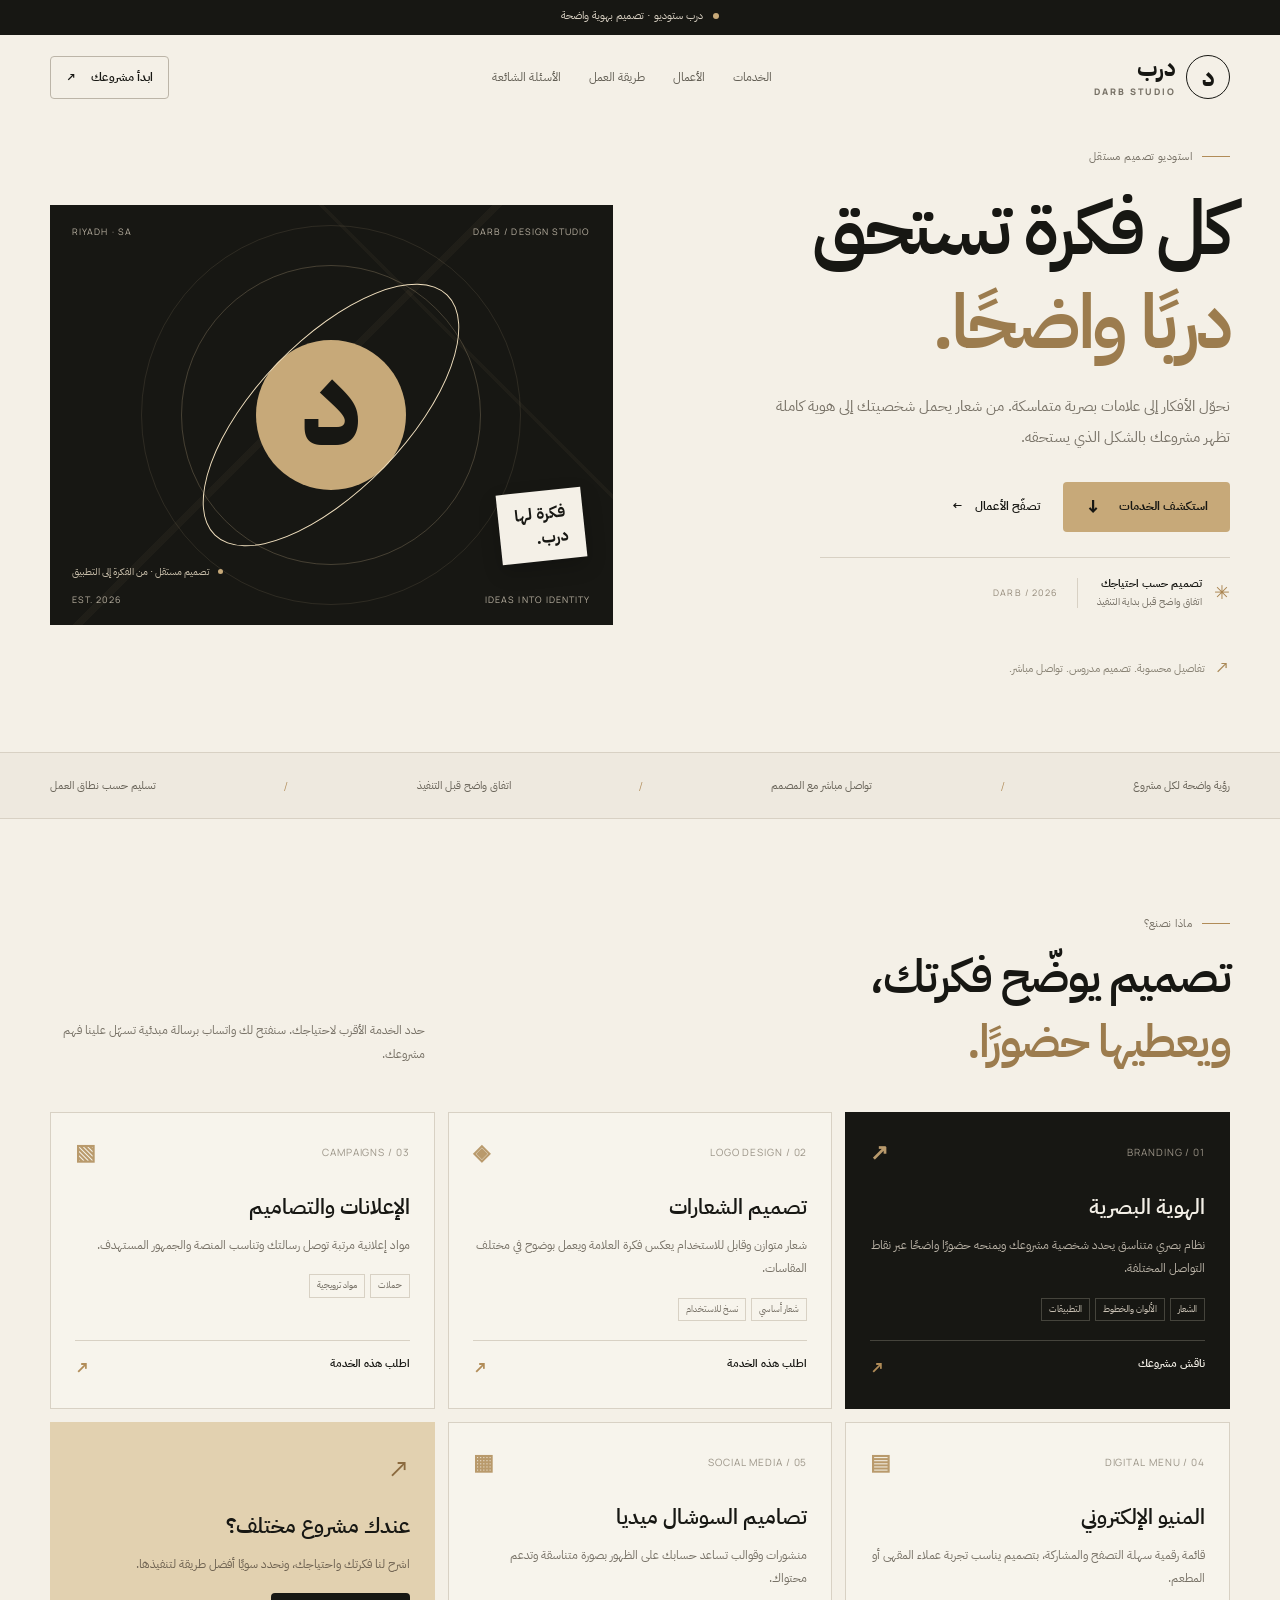
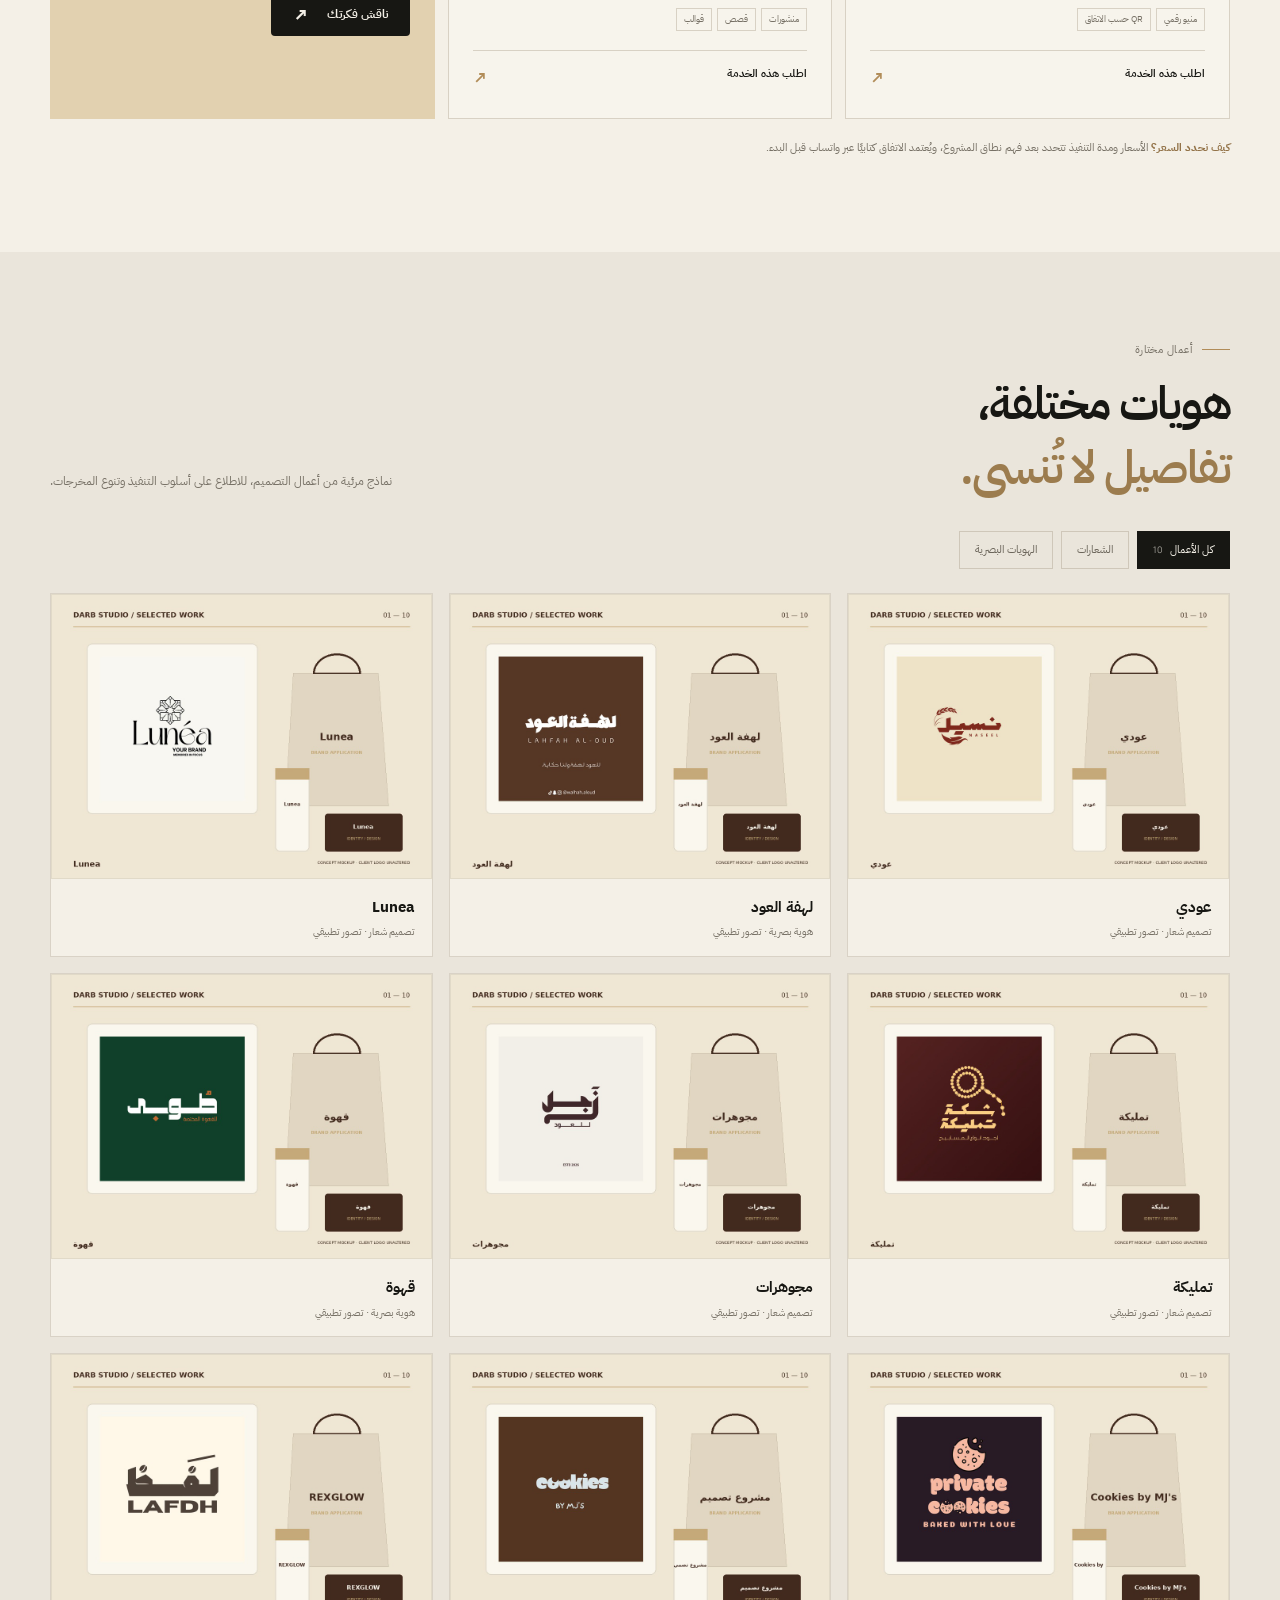
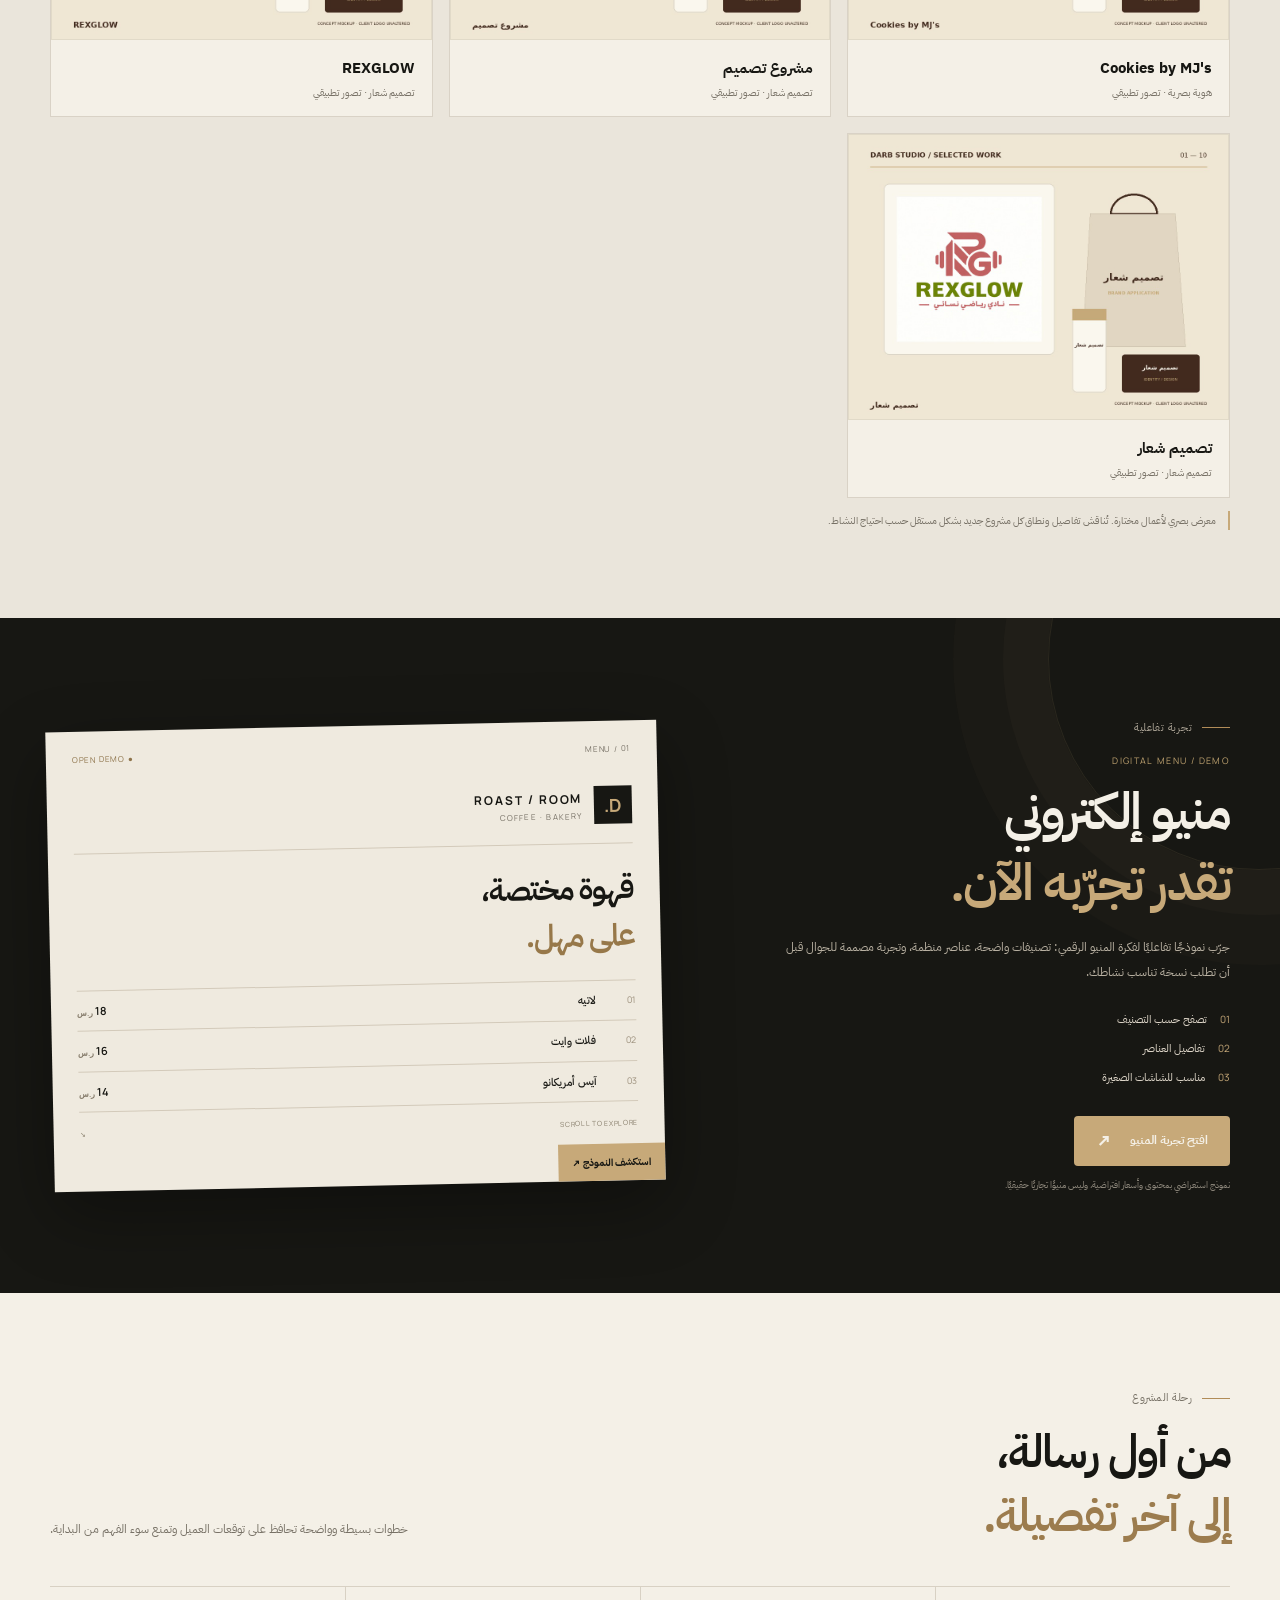
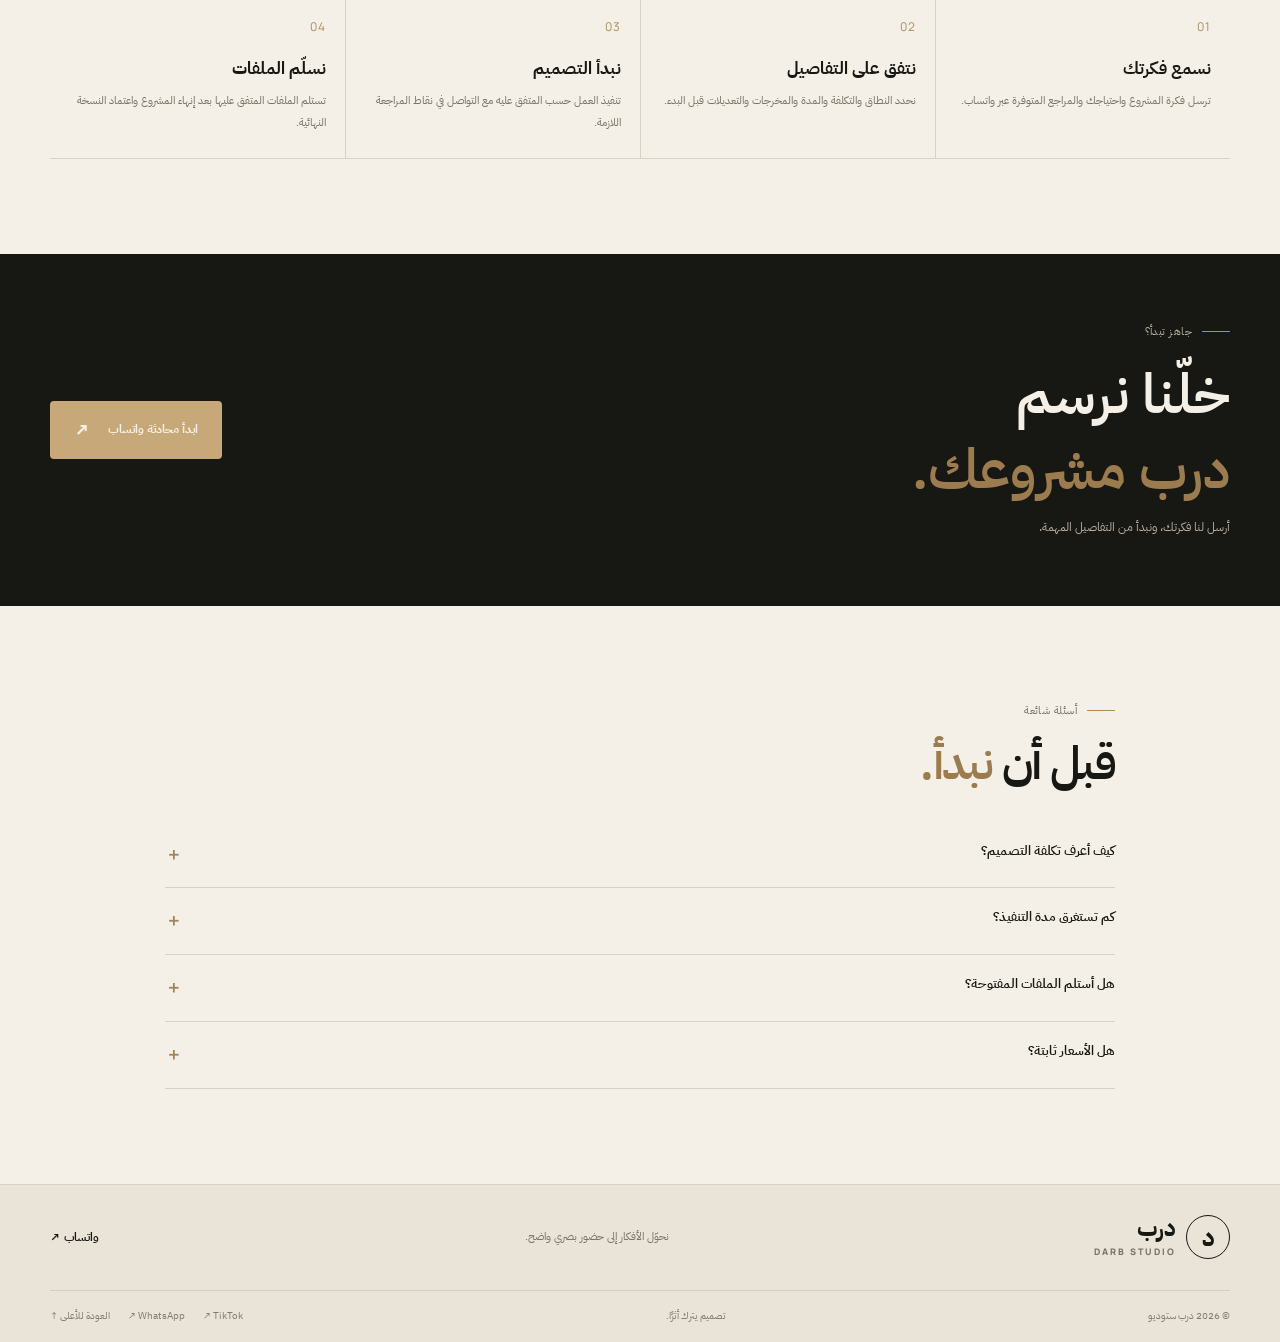
==== commit c1246e13: "Remove emoji styling and clarify service-first portfolio" ====
--- a/index.html
+++ b/index.html
@@ -20,43 +20,43 @@
 <header class="header wrap">
 <a class="brand" href="#home"><span class="brandmark">د</span><span><b>درب</b><small>DARB STUDIO</small></span></a>
 <nav><a href="#services">الخدمات</a><a href="#portfolio">الأعمال</a><a href="#steps">طريقة العمل</a><a href="#faq">الأسئلة الشائعة</a></nav>
-<a class="nav-cta wa-link" data-service="استفسار عام عن خدمات درب" href="#">ابدأ مشروعك <span>↗</span></a>
+<a class="nav-cta wa-link" data-service="استفسار عام عن خدمات درب" href="#">ابدأ مشروعك <span class="arrow" aria-hidden="true">↗</span></a>
 </header>
 <main>
 <section id="home" class="hero wrap">
 <div class="hero-copy"><div class="kicker"><i></i> استوديو تصميم مستقل</div>
 <h1>كل فكرة تستحق<br><em>دربًا واضحًا.</em></h1>
 <p>نحوّل الأفكار إلى علامات بصرية متماسكة. من شعار يحمل شخصيتك إلى هوية كاملة تظهر مشروعك بالشكل الذي يستحقه.</p>
-<div class="actions"><a class="btn gold" href="#services">استكشف الخدمات <span>↙</span></a><a class="quiet-link" href="#portfolio">تصفّح الأعمال <span>←</span></a></div><div class="hero-proof"><span>✳</span><div><b>تصميم حسب احتياجك</b><small>اتفاق واضح قبل بداية التنفيذ</small></div><span class="proof-separator"></span><span class="proof-word">DARB / 2026</span></div>
-<div class="hero-foot"><span class="spark">✳</span> تفاصيل محسوبة. تصميم مدروس. تواصل مباشر.</div></div>
+<div class="actions"><a class="btn gold" href="#services">استكشف الخدمات <span class="arrow" aria-hidden="true">↓</span></a><a class="quiet-link" href="#portfolio">تصفّح الأعمال <span class="arrow" aria-hidden="true">←</span></a></div><div class="hero-proof"><span>✳</span><div><b>تصميم حسب احتياجك</b><small>اتفاق واضح قبل بداية التنفيذ</small></div><span class="proof-separator"></span><span class="proof-word">DARB / 2026</span></div>
+<div class="hero-foot"><span class="spark" aria-hidden="true">↗</span> تفاصيل محسوبة. تصميم مدروس. تواصل مباشر.</div></div>
 <div class="hero-visual"><div class="visual-label"><span>DARB / DESIGN STUDIO</span><span>RIYADH · SA</span></div><div class="ring ring-a"></div><div class="ring ring-b"></div><div class="sun"></div><div class="arabic-d">د</div><div class="curve"></div><div class="sticker">فكرة لها<br>درب.</div><div class="visual-foot"><span>IDEAS INTO IDENTITY</span><span>EST. 2026</span></div><div class="hero-caption"><span class="caption-dot"></span> تصميم مستقل · من الفكرة إلى التطبيق</div></div>
 </section>
-<div class="benefits"><div class="wrap benefits-inner"><span>رؤية واضحة لكل مشروع</span><i>✳</i><span>تواصل مباشر مع المصمم</span><i>✳</i><span>اتفاق واضح قبل التنفيذ</span><i>✳</i><span>تسليم حسب نطاق العمل</span></div></div>
+<div class="benefits"><div class="wrap benefits-inner"><span>رؤية واضحة لكل مشروع</span><i aria-hidden="true">/</i><span>تواصل مباشر مع المصمم</span><i aria-hidden="true">/</i><span>اتفاق واضح قبل التنفيذ</span><i aria-hidden="true">/</i><span>تسليم حسب نطاق العمل</span></div></div>
 <section id="services" class="section wrap"><div class="section-head"><div><div class="kicker"><i></i> ماذا نصنع؟</div><h2>تصميم يوضّح فكرتك،<br><em>ويعطيها حضورًا.</em></h2></div><p>حدد الخدمة الأقرب لاحتياجك. سنفتح لك واتساب برسالة مبدئية تسهّل علينا فهم مشروعك.</p></div>
 <div class="services">
-<article class="service-card dark"><div class="service-meta"><span>01 / BRANDING</span><b>✳</b></div><h3>الهوية البصرية</h3><p>نظام بصري متناسق يحدد شخصية مشروعك ويمنحه حضورًا واضحًا عبر نقاط التواصل المختلفة.</p><div class="pills"><span>الشعار</span><span>الألوان والخطوط</span><span>التطبيقات</span></div><a class="service-action wa-link" data-service="الهوية البصرية" href="#">ناقش مشروعك <span>↗</span></a></article>
-<article class="service-card"><div class="service-meta"><span>02 / LOGO DESIGN</span><b>◈</b></div><h3>تصميم الشعارات</h3><p>شعار متوازن وقابل للاستخدام يعكس فكرة العلامة ويعمل بوضوح في مختلف المقاسات.</p><div class="pills"><span>شعار أساسي</span><span>نسخ للاستخدام</span></div><a class="service-action wa-link" data-service="تصميم شعار" href="#">اطلب هذه الخدمة <span>↗</span></a></article>
-<article class="service-card"><div class="service-meta"><span>03 / CAMPAIGNS</span><b>▧</b></div><h3>الإعلانات والتصاميم</h3><p>مواد إعلانية مرتبة توصل رسالتك وتناسب المنصة والجمهور المستهدف.</p><div class="pills"><span>حملات</span><span>مواد ترويجية</span></div><a class="service-action wa-link" data-service="تصميم إعلان" href="#">اطلب هذه الخدمة <span>↗</span></a></article>
-<article class="service-card"><div class="service-meta"><span>04 / DIGITAL MENU</span><b>▤</b></div><h3>المنيو الإلكتروني</h3><p>قائمة رقمية سهلة التصفح والمشاركة، بتصميم يناسب تجربة عملاء المقهى أو المطعم.</p><div class="pills"><span>منيو رقمي</span><span>QR حسب الاتفاق</span></div><a class="service-action wa-link" data-service="تصميم منيو إلكتروني" href="#">اطلب هذه الخدمة <span>↗</span></a></article>
-<article class="service-card"><div class="service-meta"><span>05 / SOCIAL MEDIA</span><b>▦</b></div><h3>تصاميم السوشال ميديا</h3><p>منشورات وقوالب تساعد حسابك على الظهور بصورة متناسقة وتدعم محتواك.</p><div class="pills"><span>منشورات</span><span>قصص</span><span>قوالب</span></div><a class="service-action wa-link" data-service="تصاميم سوشال ميديا" href="#">اطلب هذه الخدمة <span>↗</span></a></article>
-<article class="service-card callout"><div class="big-star">✳</div><h3>عندك مشروع مختلف؟</h3><p>اشرح لنا فكرتك واحتياجك، ونحدد سويًا أفضل طريقة لتنفيذها.</p><a class="btn dark-btn wa-link" data-service="طلب تصميم مخصص" href="#">ناقش فكرتك <span>↗</span></a></article>
+<article class="service-card dark"><div class="service-meta"><span>01 / BRANDING</span><b aria-hidden="true">↗</b></div><h3>الهوية البصرية</h3><p>نظام بصري متناسق يحدد شخصية مشروعك ويمنحه حضورًا واضحًا عبر نقاط التواصل المختلفة.</p><div class="pills"><span>الشعار</span><span>الألوان والخطوط</span><span>التطبيقات</span></div><a class="service-action wa-link" data-service="الهوية البصرية" href="#">ناقش مشروعك <span class="arrow" aria-hidden="true">↗</span></a></article>
+<article class="service-card"><div class="service-meta"><span>02 / LOGO DESIGN</span><b>◈</b></div><h3>تصميم الشعارات</h3><p>شعار متوازن وقابل للاستخدام يعكس فكرة العلامة ويعمل بوضوح في مختلف المقاسات.</p><div class="pills"><span>شعار أساسي</span><span>نسخ للاستخدام</span></div><a class="service-action wa-link" data-service="تصميم شعار" href="#">اطلب هذه الخدمة <span class="arrow" aria-hidden="true">↗</span></a></article>
+<article class="service-card"><div class="service-meta"><span>03 / CAMPAIGNS</span><b>▧</b></div><h3>الإعلانات والتصاميم</h3><p>مواد إعلانية مرتبة توصل رسالتك وتناسب المنصة والجمهور المستهدف.</p><div class="pills"><span>حملات</span><span>مواد ترويجية</span></div><a class="service-action wa-link" data-service="تصميم إعلان" href="#">اطلب هذه الخدمة <span class="arrow" aria-hidden="true">↗</span></a></article>
+<article class="service-card"><div class="service-meta"><span>04 / DIGITAL MENU</span><b>▤</b></div><h3>المنيو الإلكتروني</h3><p>قائمة رقمية سهلة التصفح والمشاركة، بتصميم يناسب تجربة عملاء المقهى أو المطعم.</p><div class="pills"><span>منيو رقمي</span><span>QR حسب الاتفاق</span></div><a class="service-action wa-link" data-service="تصميم منيو إلكتروني" href="#">اطلب هذه الخدمة <span class="arrow" aria-hidden="true">↗</span></a></article>
+<article class="service-card"><div class="service-meta"><span>05 / SOCIAL MEDIA</span><b>▦</b></div><h3>تصاميم السوشال ميديا</h3><p>منشورات وقوالب تساعد حسابك على الظهور بصورة متناسقة وتدعم محتواك.</p><div class="pills"><span>منشورات</span><span>قصص</span><span>قوالب</span></div><a class="service-action wa-link" data-service="تصاميم سوشال ميديا" href="#">اطلب هذه الخدمة <span class="arrow" aria-hidden="true">↗</span></a></article>
+<article class="service-card callout"><div class="big-star" aria-hidden="true">↗</div><h3>عندك مشروع مختلف؟</h3><p>اشرح لنا فكرتك واحتياجك، ونحدد سويًا أفضل طريقة لتنفيذها.</p><a class="btn dark-btn wa-link" data-service="طلب تصميم مخصص" href="#">ناقش فكرتك <span class="arrow" aria-hidden="true">↗</span></a></article>
 </div><p class="note"><b>كيف نحدد السعر؟</b> الأسعار ومدة التنفيذ تتحدد بعد فهم نطاق المشروع، ويُعتمد الاتفاق كتابيًا عبر واتساب قبل البدء.</p></section>
-<section id="portfolio" class="portfolio"><div class="wrap section"><div class="section-head"><div><div class="kicker"><i></i> أعمال مختارة</div><h2>هويات مختلفة،<br><em>تفاصيل لا تُنسى.</em></h2></div><p>نماذج من الشعارات التي أرسلتها، مع تصورات تطبيقية توضّح كيف يمكن توظيف الهوية على المطبوعات والتغليف.</p></div>
-<div class="portfolio-toolbar"><div class="filters" role="group" aria-label="تصفية الأعمال"><button class="filter active" data-filter="all" aria-pressed="true">كل الأعمال <span>10</span></button><button class="filter" data-filter="logo" aria-pressed="false">الشعارات</button><button class="filter" data-filter="identity" aria-pressed="false">الهويات البصرية</button></div><a class="text-link" href="#contact">هل تريد مشروعًا مشابهًا؟ <span>↗</span></a></div>
-<div class="work-grid"><article class="work-card" data-category="logo"><a class="work-image" href="project-01.jpg" target="_blank" rel="noopener"><img src="project-01.jpg" alt="تصور تطبيقي لهوية عودي" loading="lazy"><span class="expand">عرض التصور ↗</span></a><div class="work-info"><div><h3>عودي</h3><p>تصميم شعار · تصور تطبيقي</p></div><a class="mini-wa wa-link" data-service="استفسار عن مشروع مشابه لـ عودي" href="#" aria-label="استفسر عن مشروع مشابه">↗</a></div></article>
-<article class="work-card" data-category="identity"><a class="work-image" href="project-02.jpg" target="_blank" rel="noopener"><img src="project-02.jpg" alt="تصور تطبيقي لهوية لهفة العود" loading="lazy"><span class="expand">عرض التصور ↗</span></a><div class="work-info"><div><h3>لهفة العود</h3><p>هوية بصرية · تصور تطبيقي</p></div><a class="mini-wa wa-link" data-service="استفسار عن مشروع مشابه لـ لهفة العود" href="#" aria-label="استفسر عن مشروع مشابه">↗</a></div></article>
-<article class="work-card" data-category="logo"><a class="work-image" href="project-03.jpg" target="_blank" rel="noopener"><img src="project-03.jpg" alt="تصور تطبيقي لهوية Lunea" loading="lazy"><span class="expand">عرض التصور ↗</span></a><div class="work-info"><div><h3>Lunea</h3><p>تصميم شعار · تصور تطبيقي</p></div><a class="mini-wa wa-link" data-service="استفسار عن مشروع مشابه لـ Lunea" href="#" aria-label="استفسر عن مشروع مشابه">↗</a></div></article>
-<article class="work-card" data-category="logo"><a class="work-image" href="project-04.jpg" target="_blank" rel="noopener"><img src="project-04.jpg" alt="تصور تطبيقي لهوية تمليكة" loading="lazy"><span class="expand">عرض التصور ↗</span></a><div class="work-info"><div><h3>تمليكة</h3><p>تصميم شعار · تصور تطبيقي</p></div><a class="mini-wa wa-link" data-service="استفسار عن مشروع مشابه لـ تمليكة" href="#" aria-label="استفسر عن مشروع مشابه">↗</a></div></article>
-<article class="work-card" data-category="logo"><a class="work-image" href="project-05.jpg" target="_blank" rel="noopener"><img src="project-05.jpg" alt="تصور تطبيقي لهوية مجوهرات" loading="lazy"><span class="expand">عرض التصور ↗</span></a><div class="work-info"><div><h3>مجوهرات</h3><p>تصميم شعار · تصور تطبيقي</p></div><a class="mini-wa wa-link" data-service="استفسار عن مشروع مشابه لـ مجوهرات" href="#" aria-label="استفسر عن مشروع مشابه">↗</a></div></article>
-<article class="work-card" data-category="identity"><a class="work-image" href="project-06.jpg" target="_blank" rel="noopener"><img src="project-06.jpg" alt="تصور تطبيقي لهوية قهوة" loading="lazy"><span class="expand">عرض التصور ↗</span></a><div class="work-info"><div><h3>قهوة</h3><p>هوية بصرية · تصور تطبيقي</p></div><a class="mini-wa wa-link" data-service="استفسار عن مشروع مشابه لـ قهوة" href="#" aria-label="استفسر عن مشروع مشابه">↗</a></div></article>
-<article class="work-card" data-category="identity"><a class="work-image" href="project-07.jpg" target="_blank" rel="noopener"><img src="project-07.jpg" alt="تصور تطبيقي لهوية Cookies by MJ's" loading="lazy"><span class="expand">عرض التصور ↗</span></a><div class="work-info"><div><h3>Cookies by MJ's</h3><p>هوية بصرية · تصور تطبيقي</p></div><a class="mini-wa wa-link" data-service="استفسار عن مشروع مشابه لـ Cookies by MJ's" href="#" aria-label="استفسر عن مشروع مشابه">↗</a></div></article>
-<article class="work-card" data-category="logo"><a class="work-image" href="project-08.jpg" target="_blank" rel="noopener"><img src="project-08.jpg" alt="تصور تطبيقي لهوية مشروع تصميم" loading="lazy"><span class="expand">عرض التصور ↗</span></a><div class="work-info"><div><h3>مشروع تصميم</h3><p>تصميم شعار · تصور تطبيقي</p></div><a class="mini-wa wa-link" data-service="استفسار عن مشروع مشابه لـ مشروع تصميم" href="#" aria-label="استفسر عن مشروع مشابه">↗</a></div></article>
-<article class="work-card" data-category="logo"><a class="work-image" href="project-09.jpg" target="_blank" rel="noopener"><img src="project-09.jpg" alt="تصور تطبيقي لهوية REXGLOW" loading="lazy"><span class="expand">عرض التصور ↗</span></a><div class="work-info"><div><h3>REXGLOW</h3><p>تصميم شعار · تصور تطبيقي</p></div><a class="mini-wa wa-link" data-service="استفسار عن مشروع مشابه لـ REXGLOW" href="#" aria-label="استفسر عن مشروع مشابه">↗</a></div></article>
-<article class="work-card" data-category="logo"><a class="work-image" href="project-10.jpg" target="_blank" rel="noopener"><img src="project-10.jpg" alt="تصور تطبيقي لهوية تصميم شعار" loading="lazy"><span class="expand">عرض التصور ↗</span></a><div class="work-info"><div><h3>تصميم شعار</h3><p>تصميم شعار · تصور تطبيقي</p></div><a class="mini-wa wa-link" data-service="استفسار عن مشروع مشابه لـ تصميم شعار" href="#" aria-label="استفسر عن مشروع مشابه">↗</a></div></article>
-</div><div class="portfolio-note"><span class="note-mark">✳</span><div><b>لكل مشروع شخصية مختلفة.</b><p>تصفّح الأعمال، ثم أخبرنا بالنمط الذي يناسب مشروعك لنبدأ من احتياجك الفعلي.</p></div><a class="text-link wa-link" data-service="استفسار عن الأعمال ونمط التصميم المناسب" href="#">ناقش توجه مشروعك ↗</a></div><div class="portfolio-disclaimer">التصورات التطبيقية في هذا المعرض موك أب تجريبي لعرض الشعارات التي زوّدنا بها المصمم، وليست دليلًا على أن العناصر المعروضة طُبعت أو استُخدمت تجاريًا. بعض أسماء المشاريع مأخوذة من الشعار نفسه.</div></div></section>
-<section id="menu-demo" class="menu-feature"><div class="wrap menu-feature-inner"><div class="menu-feature-copy"><div class="kicker"><i></i> تجربة تفاعلية</div><span class="eyebrow">DIGITAL MENU / DEMO</span><h2>منيو إلكتروني<br><em>تقدر تجرّبه الآن.</em></h2><p>جرّب نموذجًا تفاعليًا لفكرة المنيو الرقمي: تصنيفات واضحة، عناصر منظمة، وتجربة مصممة للجوال قبل أن تطلب نسخة تناسب نشاطك.</p><div class="menu-feature-points"><span><b>01</b> تصفح حسب التصنيف</span><span><b>02</b> تفاصيل العناصر</span><span><b>03</b> مناسب للشاشات الصغيرة</span></div><a class="btn gold" href="menu-demo.html">افتح تجربة المنيو <span>↗</span></a><small class="demo-disclaimer">نموذج استعراضي بمحتوى وأسعار افتراضية، وليس منيوًا تجاريًا حقيقيًا.</small></div><a class="menu-preview" href="menu-demo.html" aria-label="افتح تجربة المنيو الإلكتروني"><div class="preview-top"><span>MENU / 01</span><span class="preview-dot">● OPEN DEMO</span></div><div class="preview-brand"><span class="preview-symbol">D.</span><div><strong>ROAST / ROOM</strong><small>COFFEE · BAKERY</small></div></div><div class="preview-rule"></div><div class="preview-copy">قهوة مختصة،<br><em>على مهل.</em></div><div class="preview-items"><div><span>01</span><b>لاتيه</b><strong>18 <small>ر.س</small></strong></div><div><span>02</span><b>فلات وايت</b><strong>16 <small>ر.س</small></strong></div><div><span>03</span><b>آيس أمريكانو</b><strong>14 <small>ر.س</small></strong></div></div><div class="preview-bottom">SCROLL TO EXPLORE <span>↘</span></div><span class="preview-open">استكشف النموذج ↗</span></a></div></section>
+<section id="portfolio" class="portfolio"><div class="wrap section"><div class="section-head"><div><div class="kicker"><i></i> أعمال مختارة</div><h2>هويات مختلفة،<br><em>تفاصيل لا تُنسى.</em></h2></div><p>نماذج مرئية من أعمال التصميم، للاطلاع على أسلوب التنفيذ وتنوع المخرجات.</p></div>
+<div class="portfolio-toolbar"><div class="filters" role="group" aria-label="تصفية الأعمال"><button class="filter active" data-filter="all" aria-pressed="true">كل الأعمال <span>10</span></button><button class="filter" data-filter="logo" aria-pressed="false">الشعارات</button><button class="filter" data-filter="identity" aria-pressed="false">الهويات البصرية</button></div></div>
+<div class="work-grid"><article class="work-card" data-category="logo"><a class="work-image" href="project-01.jpg" target="_blank" rel="noopener"><img src="project-01.jpg" alt="تصور تطبيقي لهوية عودي" loading="lazy"><span class="expand">عرض التصور ↗</span></a><div class="work-info"><div><h3>عودي</h3><p>تصميم شعار · تصور تطبيقي</p></div></div></article>
+<article class="work-card" data-category="identity"><a class="work-image" href="project-02.jpg" target="_blank" rel="noopener"><img src="project-02.jpg" alt="تصور تطبيقي لهوية لهفة العود" loading="lazy"><span class="expand">عرض التصور ↗</span></a><div class="work-info"><div><h3>لهفة العود</h3><p>هوية بصرية · تصور تطبيقي</p></div></div></article>
+<article class="work-card" data-category="logo"><a class="work-image" href="project-03.jpg" target="_blank" rel="noopener"><img src="project-03.jpg" alt="تصور تطبيقي لهوية Lunea" loading="lazy"><span class="expand">عرض التصور ↗</span></a><div class="work-info"><div><h3>Lunea</h3><p>تصميم شعار · تصور تطبيقي</p></div></div></article>
+<article class="work-card" data-category="logo"><a class="work-image" href="project-04.jpg" target="_blank" rel="noopener"><img src="project-04.jpg" alt="تصور تطبيقي لهوية تمليكة" loading="lazy"><span class="expand">عرض التصور ↗</span></a><div class="work-info"><div><h3>تمليكة</h3><p>تصميم شعار · تصور تطبيقي</p></div></div></article>
+<article class="work-card" data-category="logo"><a class="work-image" href="project-05.jpg" target="_blank" rel="noopener"><img src="project-05.jpg" alt="تصور تطبيقي لهوية مجوهرات" loading="lazy"><span class="expand">عرض التصور ↗</span></a><div class="work-info"><div><h3>مجوهرات</h3><p>تصميم شعار · تصور تطبيقي</p></div></div></article>
+<article class="work-card" data-category="identity"><a class="work-image" href="project-06.jpg" target="_blank" rel="noopener"><img src="project-06.jpg" alt="تصور تطبيقي لهوية قهوة" loading="lazy"><span class="expand">عرض التصور ↗</span></a><div class="work-info"><div><h3>قهوة</h3><p>هوية بصرية · تصور تطبيقي</p></div></div></article>
+<article class="work-card" data-category="identity"><a class="work-image" href="project-07.jpg" target="_blank" rel="noopener"><img src="project-07.jpg" alt="تصور تطبيقي لهوية Cookies by MJ's" loading="lazy"><span class="expand">عرض التصور ↗</span></a><div class="work-info"><div><h3>Cookies by MJ's</h3><p>هوية بصرية · تصور تطبيقي</p></div></div></article>
+<article class="work-card" data-category="logo"><a class="work-image" href="project-08.jpg" target="_blank" rel="noopener"><img src="project-08.jpg" alt="تصور تطبيقي لهوية مشروع تصميم" loading="lazy"><span class="expand">عرض التصور ↗</span></a><div class="work-info"><div><h3>مشروع تصميم</h3><p>تصميم شعار · تصور تطبيقي</p></div></div></article>
+<article class="work-card" data-category="logo"><a class="work-image" href="project-09.jpg" target="_blank" rel="noopener"><img src="project-09.jpg" alt="تصور تطبيقي لهوية REXGLOW" loading="lazy"><span class="expand">عرض التصور ↗</span></a><div class="work-info"><div><h3>REXGLOW</h3><p>تصميم شعار · تصور تطبيقي</p></div></div></article>
+<article class="work-card" data-category="logo"><a class="work-image" href="project-10.jpg" target="_blank" rel="noopener"><img src="project-10.jpg" alt="تصور تطبيقي لهوية تصميم شعار" loading="lazy"><span class="expand">عرض التصور ↗</span></a><div class="work-info"><div><h3>تصميم شعار</h3><p>تصميم شعار · تصور تطبيقي</p></div></div></article>
+</div><div class="portfolio-disclaimer">معرض بصري لأعمال مختارة. تُناقش تفاصيل ونطاق كل مشروع جديد بشكل مستقل حسب احتياج النشاط.</div></div></section>
+<section id="menu-demo" class="menu-feature"><div class="wrap menu-feature-inner"><div class="menu-feature-copy"><div class="kicker"><i></i> تجربة تفاعلية</div><span class="eyebrow">DIGITAL MENU / DEMO</span><h2>منيو إلكتروني<br><em>تقدر تجرّبه الآن.</em></h2><p>جرّب نموذجًا تفاعليًا لفكرة المنيو الرقمي: تصنيفات واضحة، عناصر منظمة، وتجربة مصممة للجوال قبل أن تطلب نسخة تناسب نشاطك.</p><div class="menu-feature-points"><span><b>01</b> تصفح حسب التصنيف</span><span><b>02</b> تفاصيل العناصر</span><span><b>03</b> مناسب للشاشات الصغيرة</span></div><a class="btn gold" href="menu-demo.html">افتح تجربة المنيو <span class="arrow" aria-hidden="true">↗</span></a><small class="demo-disclaimer">نموذج استعراضي بمحتوى وأسعار افتراضية، وليس منيوًا تجاريًا حقيقيًا.</small></div><a class="menu-preview" href="menu-demo.html" aria-label="افتح تجربة المنيو الإلكتروني"><div class="preview-top"><span>MENU / 01</span><span class="preview-dot">● OPEN DEMO</span></div><div class="preview-brand"><span class="preview-symbol">D.</span><div><strong>ROAST / ROOM</strong><small>COFFEE · BAKERY</small></div></div><div class="preview-rule"></div><div class="preview-copy">قهوة مختصة،<br><em>على مهل.</em></div><div class="preview-items"><div><span>01</span><b>لاتيه</b><strong>18 <small>ر.س</small></strong></div><div><span>02</span><b>فلات وايت</b><strong>16 <small>ر.س</small></strong></div><div><span>03</span><b>آيس أمريكانو</b><strong>14 <small>ر.س</small></strong></div></div><div class="preview-bottom">SCROLL TO EXPLORE <span>↘</span></div><span class="preview-open">استكشف النموذج ↗</span></a></div></section>
 <section id="steps" class="section wrap"><div class="section-head"><div><div class="kicker"><i></i> رحلة المشروع</div><h2>من أول رسالة،<br><em>إلى آخر تفصيلة.</em></h2></div><p>خطوات بسيطة وواضحة تحافظ على توقعات العميل وتمنع سوء الفهم من البداية.</p></div><div class="steps"><article><span>01</span><h3>نسمع فكرتك</h3><p>ترسل فكرة المشروع واحتياجك والمراجع المتوفرة عبر واتساب.</p></article><article><span>02</span><h3>نتفق على التفاصيل</h3><p>نحدد النطاق والتكلفة والمدة والمخرجات والتعديلات قبل البدء.</p></article><article><span>03</span><h3>نبدأ التصميم</h3><p>تنفيذ العمل حسب المتفق عليه مع التواصل في نقاط المراجعة اللازمة.</p></article><article><span>04</span><h3>نسلّم الملفات</h3><p>تستلم الملفات المتفق عليها بعد إنهاء المشروع واعتماد النسخة النهائية.</p></article></div></section>
-<section id="contact" class="contact"><div class="wrap contact-inner"><div><div class="kicker"><i></i> جاهز تبدأ؟</div><h2>خلّنا نرسم<br><em>درب مشروعك.</em></h2><p>أرسل لنا فكرتك، ونبدأ من التفاصيل المهمة.</p></div><a class="btn gold large wa-link" data-service="استفسار عام عن خدمات درب" href="#">ابدأ محادثة واتساب <span>↗</span></a></div></section>
+<section id="contact" class="contact"><div class="wrap contact-inner"><div><div class="kicker"><i></i> جاهز تبدأ؟</div><h2>خلّنا نرسم<br><em>درب مشروعك.</em></h2><p>أرسل لنا فكرتك، ونبدأ من التفاصيل المهمة.</p></div><a class="btn gold large wa-link" data-service="استفسار عام عن خدمات درب" href="#">ابدأ محادثة واتساب <span class="arrow" aria-hidden="true">↗</span></a></div></section>
 <section id="faq" class="section wrap faq-section"><div class="section-head"><div><div class="kicker"><i></i> أسئلة شائعة</div><h2>قبل أن <em>نبدأ.</em></h2></div></div><div class="faq-list"><details><summary>كيف أعرف تكلفة التصميم؟<span>＋</span></summary><p>اختر الخدمة وأرسل تفاصيل المشروع. نحدد السعر بعد فهم النطاق، ثم نؤكد التكلفة قبل بدء العمل.</p></details><details><summary>كم تستغرق مدة التنفيذ؟<span>＋</span></summary><p>تختلف المدة حسب نوع المشروع وحجمه، وسيتم تحديدها عند الاتفاق على التفاصيل.</p></details><details><summary>هل أستلم الملفات المفتوحة؟<span>＋</span></summary><p>تُحدد صيغ التسليم والملفات المفتوحة ضمن الاتفاق قبل بدء العمل.</p></details><details><summary>هل الأسعار ثابتة؟<span>＋</span></summary><p>لا توجد أسعار منشورة حاليًا. يتم تسعير الطلب عبر واتساب حسب نطاق العمل، قبل تأكيد المشروع.</p></details></div></section>
 </main>
 <footer class="footer"><div class="wrap footer-top"><a class="brand" href="#home"><span class="brandmark">د</span><span><b>درب</b><small>DARB STUDIO</small></span></a><p>نحوّل الأفكار إلى حضور بصري واضح.</p><a class="wa-link foot-wa" data-service="استفسار عام عن خدمات درب" href="#">واتساب ↗</a></div><div class="wrap footer-bottom"><span>© <span id="year"></span> درب ستوديو</span><span>تصميم يترك أثرًا.</span><div class="footer-links"><a href="https://www.tiktok.com/@shryal1" target="_blank" rel="noopener noreferrer">TikTok ↗</a><a class="wa-link" data-service="استفسار عام عن خدمات درب" href="#">WhatsApp ↗</a><a href="#home">العودة للأعلى ↑</a></div></div></footer>
--- a/styles.css
+++ b/styles.css
@@ -15,5 +15,5 @@
 .menu-preview{display:block;background:#efeadf;color:#171713;min-height:460px;padding:22px 26px;position:relative;overflow:hidden;transform:rotate(-1.2deg);box-shadow:0 24px 70px #0005;transition:transform .3s,box-shadow .3s}.menu-preview:hover{transform:rotate(0) translateY(-4px);box-shadow:0 30px 80px #0007}.preview-top{display:flex;justify-content:space-between;align-items:center;font:8px Manrope,sans-serif;letter-spacing:.1em;color:#777166}.preview-dot{color:#8e744b}.preview-brand{display:flex;align-items:center;gap:11px;margin-top:32px}.preview-symbol{width:38px;height:38px;background:#171713;color:#c7a979;display:grid;place-items:center;font:700 18px Manrope,sans-serif}.preview-brand strong{display:block;font:700 12px Manrope,sans-serif;letter-spacing:.16em}.preview-brand small{display:block;font:8px Manrope,sans-serif;letter-spacing:.15em;color:#777166;margin-top:3px}.preview-rule{height:1px;background:#d3caba;margin:19px 0 22px}.preview-copy{font-size:31px;line-height:1.5;font-weight:600;letter-spacing:-.04em}.preview-copy em{font-style:normal;color:#977849}.preview-items{margin-top:21px;border-top:1px solid #d3caba}.preview-items>div{display:grid;grid-template-columns:32px 1fr auto;align-items:center;padding:10px 0;border-bottom:1px solid #d3caba;gap:8px}.preview-items span{font:9px Manrope,sans-serif;color:#9b8f7b}.preview-items b{font-size:11px;font-weight:500}.preview-items strong{font:600 11px Manrope,sans-serif}.preview-items small{font-size:8px;color:#817766}.preview-bottom{font:7px Manrope,sans-serif;letter-spacing:.1em;color:#8a806e;margin-top:17px;display:flex;justify-content:space-between}.preview-open{position:absolute;right:0;bottom:0;padding:10px 14px;background:#c7a979;font-size:10px;font-weight:700}
 .footer-links{display:flex;gap:18px;align-items:center}.footer-links a:hover{color:#987344}.sticky-mobile-cta{display:none}
 @media(max-width:900px){.menu-feature-inner{gap:35px;padding-block:75px}.menu-preview{min-height:425px}.portfolio-note{flex-wrap:wrap}.portfolio-note .text-link{margin-right:39px}}
-@media(max-width:640px){.hero{min-height:0}.hero-proof{max-width:none}.proof-word{font-size:8px}.portfolio-toolbar{align-items:flex-start;flex-direction:column}.portfolio-toolbar .filters{width:100%;gap:5px}.filter{padding:8px 10px}.portfolio-toolbar>.text-link{align-self:flex-end}.expand{opacity:1;transform:none}.portfolio-note{gap:10px;padding:14px}.portfolio-note div{min-width:calc(100% - 45px)}.portfolio-note .text-link{margin:0 34px 0 0}.menu-feature-inner{grid-template-columns:1fr;gap:35px;padding-block:65px}.menu-feature h2{font-size:39px}.menu-preview{min-height:420px;padding:20px 22px;transform:none}.menu-preview:hover{transform:translateY(-2px)}.footer-links{width:100%;justify-content:space-between;gap:10px;font-size:10px}.footer-bottom{padding-bottom:70px}.sticky-mobile-cta{display:flex;position:fixed;z-index:50;left:12px;right:12px;bottom:10px;justify-content:space-between;align-items:center;background:#171713;color:#f4f0e7;padding:9px 10px 9px 16px;border:1px solid #c7a97966;box-shadow:0 8px 30px #0003;border-radius:7px}.sticky-mobile-cta span{font-size:10px;color:#b9b1a2}.sticky-mobile-cta strong{font-size:12px}.sticky-mobile-cta i{font-style:normal;background:#c7a979;color:#171713;padding:7px 12px;font-size:11px;font-weight:700;border-radius:3px}}
+@media(max-width:640px){.hero{min-height:0}.hero-proof{max-width:none}.proof-word{font-size:8px}.portfolio-toolbar{align-items:flex-start;flex-direction:column}.portfolio-toolbar .filters{width:100%;gap:5px}.filter{padding:8px 10px}.portfolio-toolbar>.text-link{align-self:flex-end}.expand{opacity:1;transform:none}.portfolio-note{gap:10px;padding:14px}.portfolio-note div{min-width:calc(100% - 45px)}.portfolio-note .text-link{margin:0 34px 0 0}.menu-feature-inner{grid-template-columns:1fr;gap:35px;padding-block:65px}.menu-feature h2{font-size:39px}.menu-preview{min-height:420px;padding:20px 22px;transform:none}.menu-preview:hover{transform:translateY(-2px)}.footer-links{width:100%;justify-content:space-between;gap:10px;font-size:10px}.footer-bottom{padding-bottom:70px}.sticky-mobile-cta{display:flex;opacity:0;visibility:hidden;pointer-events:none;transform:translateY(12px);transition:opacity .2s,transform .2s,visibility .2s;position:fixed;z-index:50;left:12px;right:12px;bottom:10px;justify-content:space-between;align-items:center;background:#171713;color:#f4f0e7;padding:9px 10px 9px 16px;border:1px solid #c7a97966;box-shadow:0 8px 30px #0003;border-radius:7px}.sticky-mobile-cta span{font-size:10px;color:#b9b1a2}.sticky-mobile-cta strong{font-size:12px}.sticky-mobile-cta i{font-style:normal;background:#c7a979;color:#171713;padding:7px 12px;font-size:11px;font-weight:700;border-radius:3px}}
 @media(prefers-reduced-motion:reduce){html{scroll-behavior:auto}*,*:before,*:after{transition:none!important;animation:none!important}}
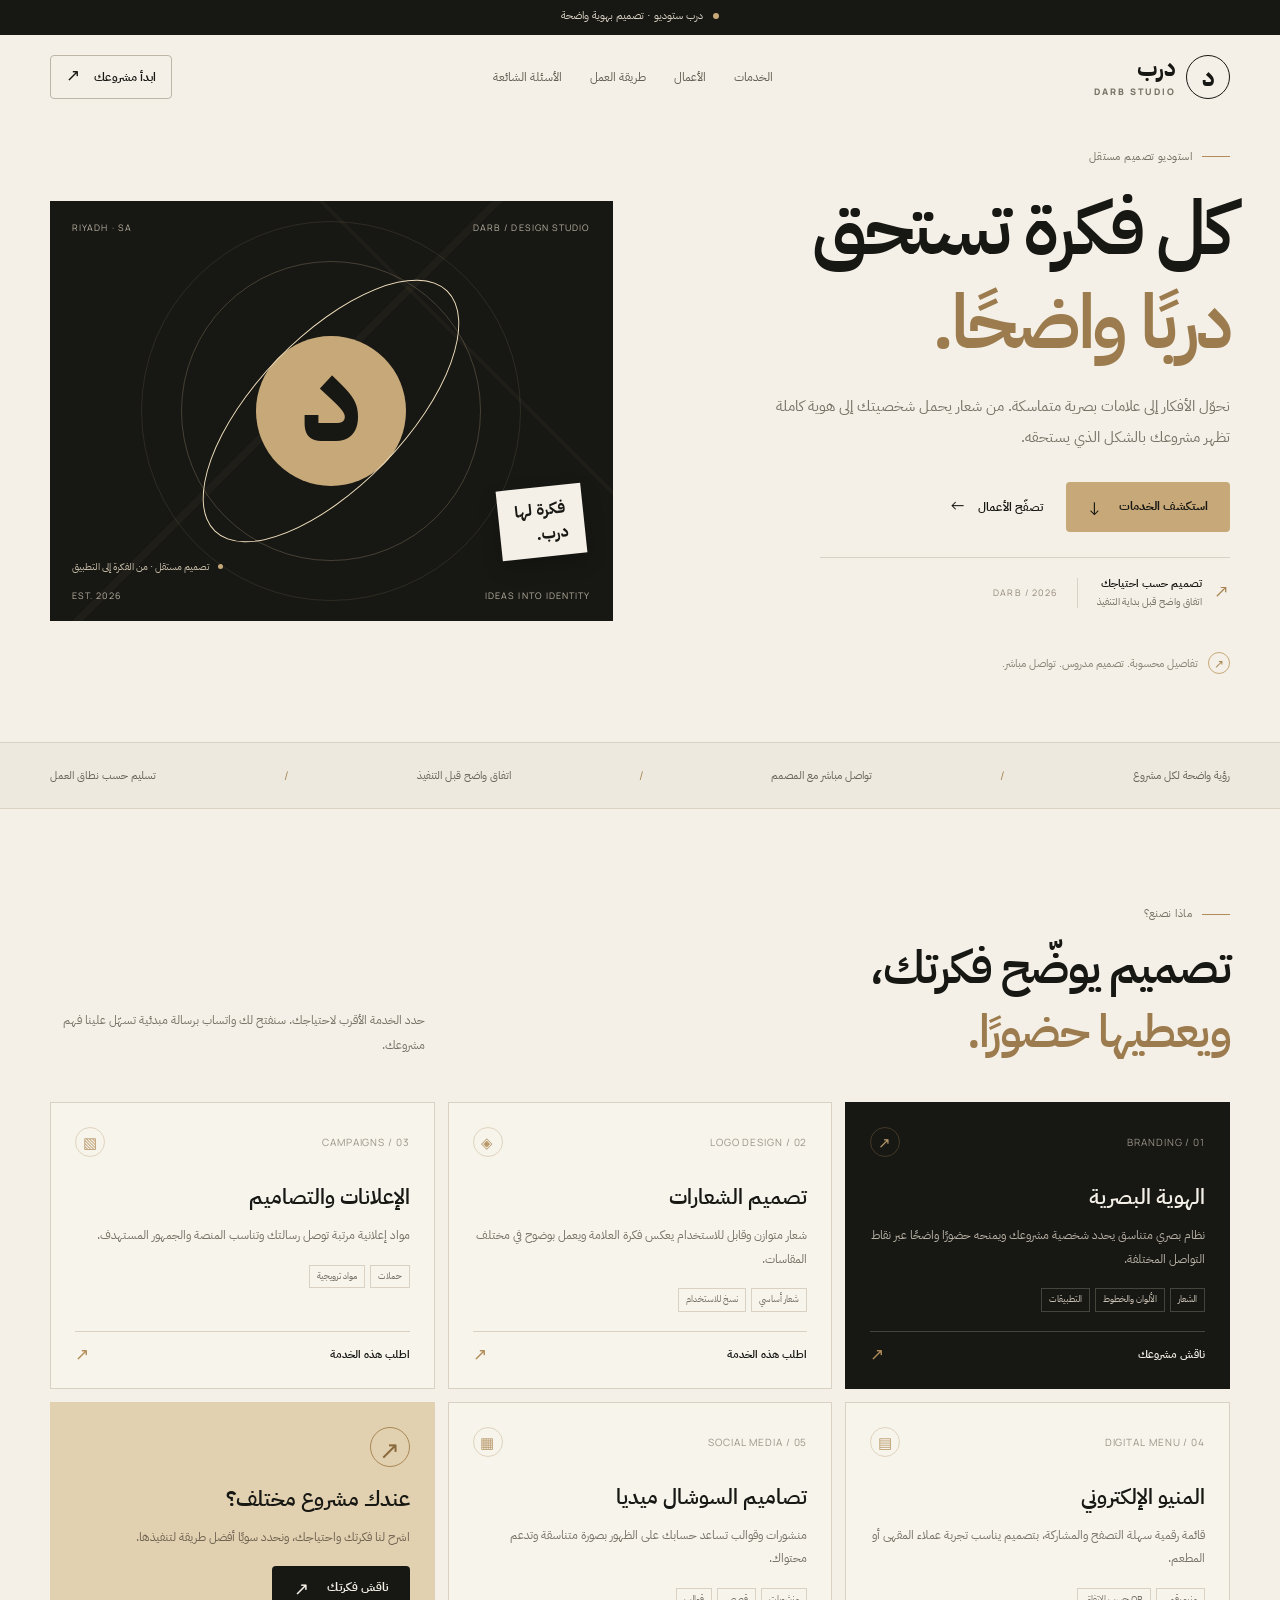
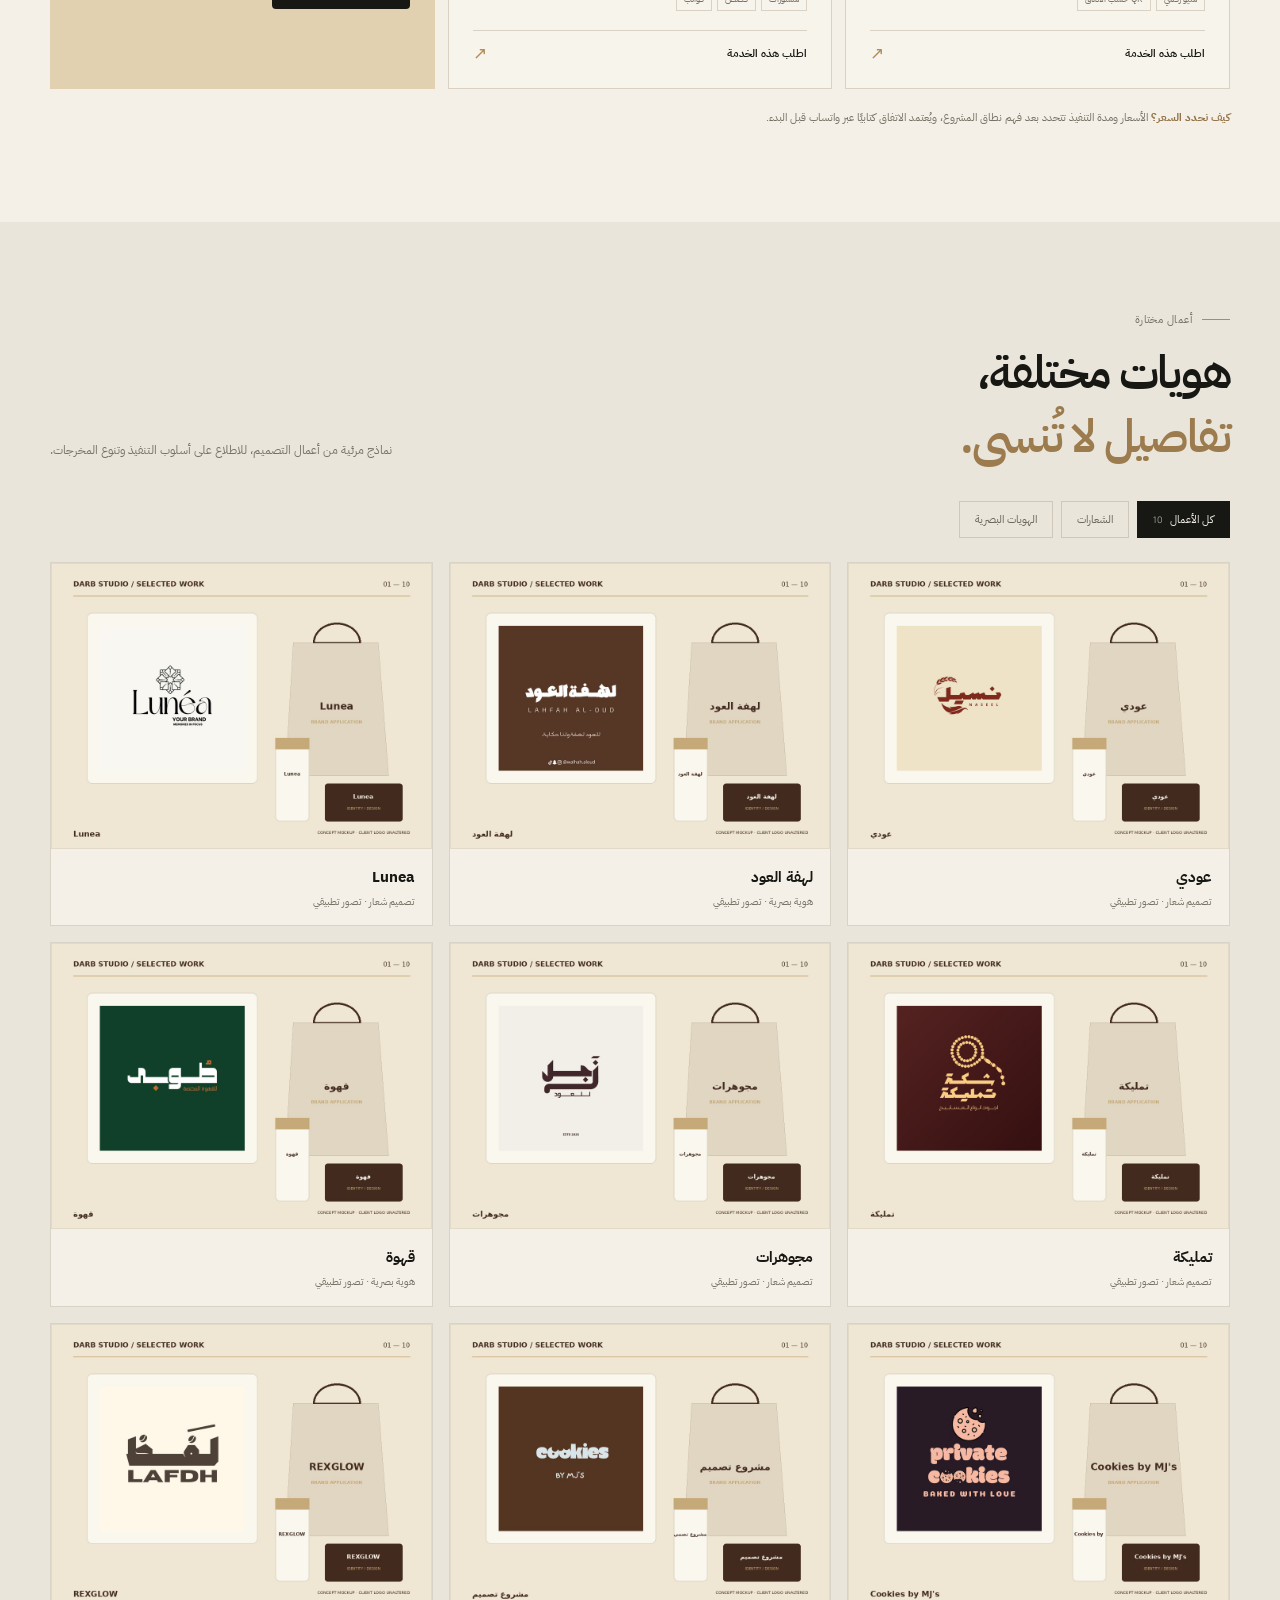
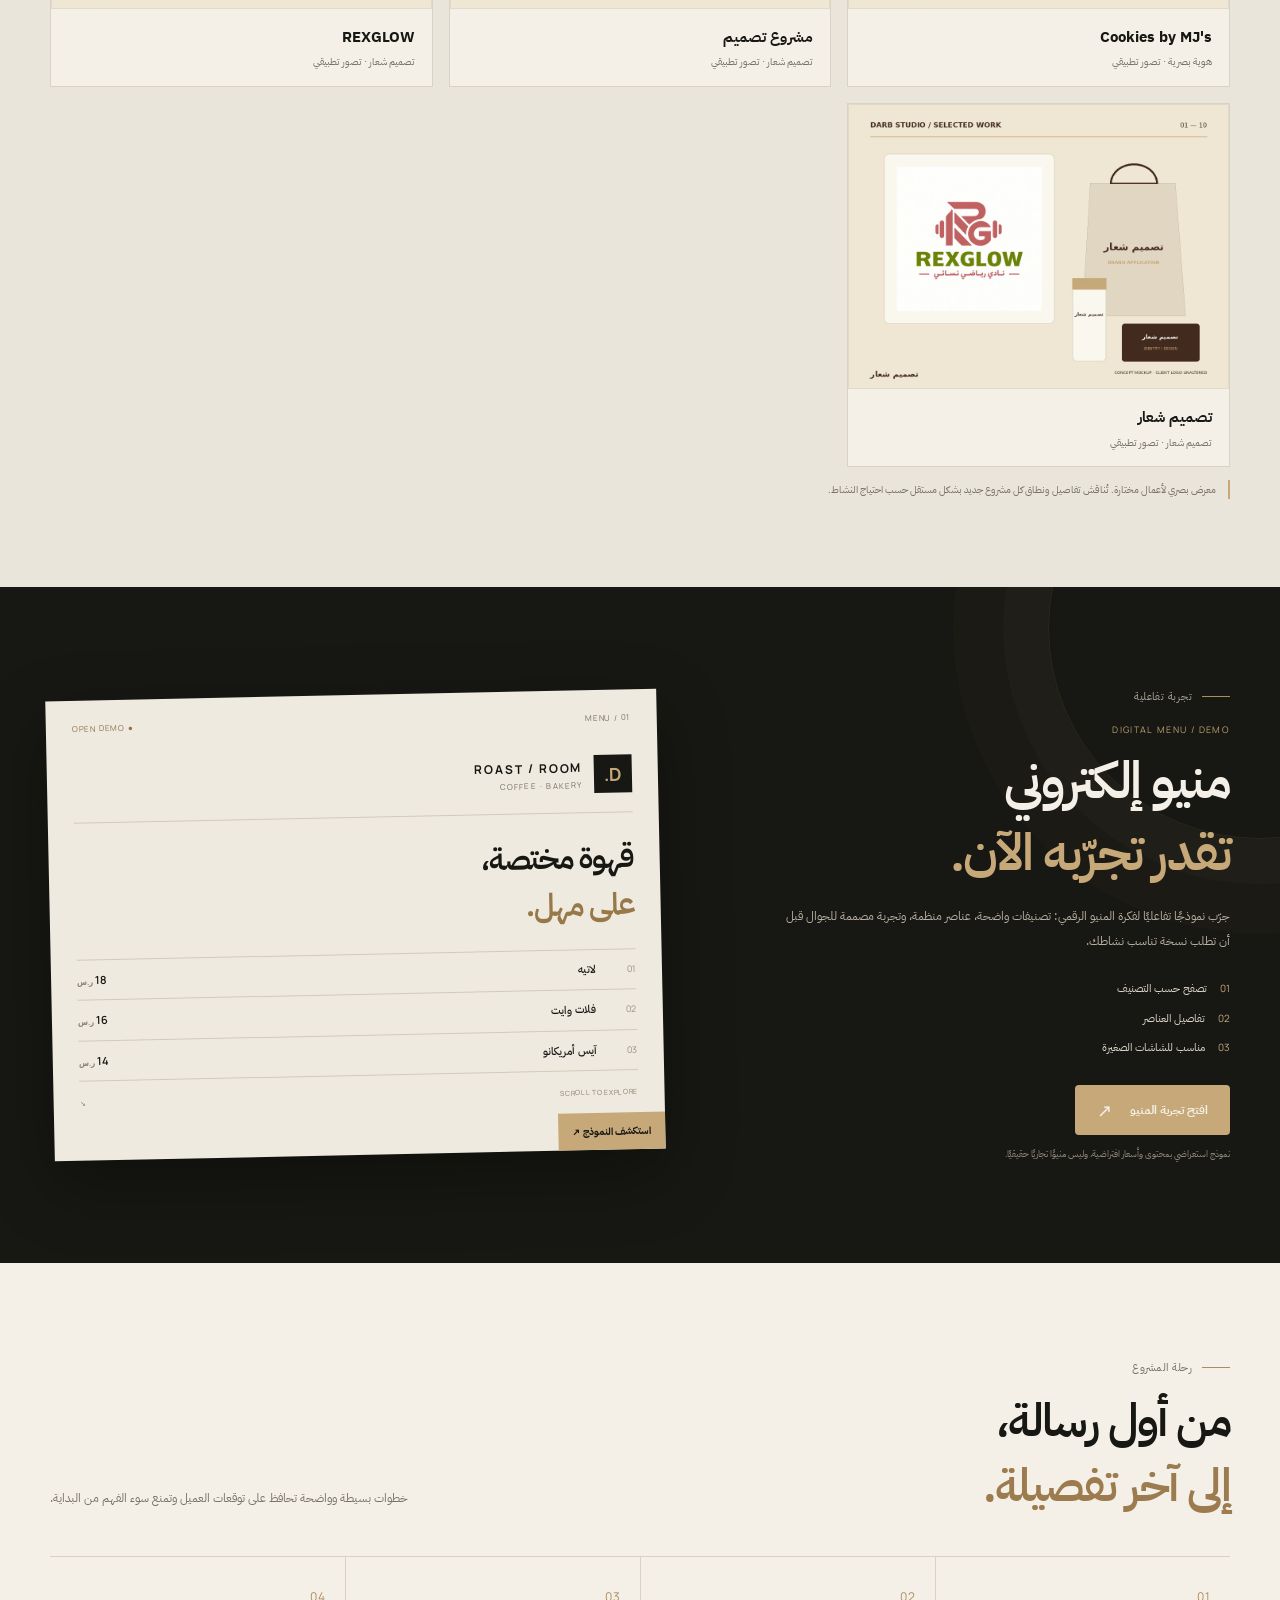
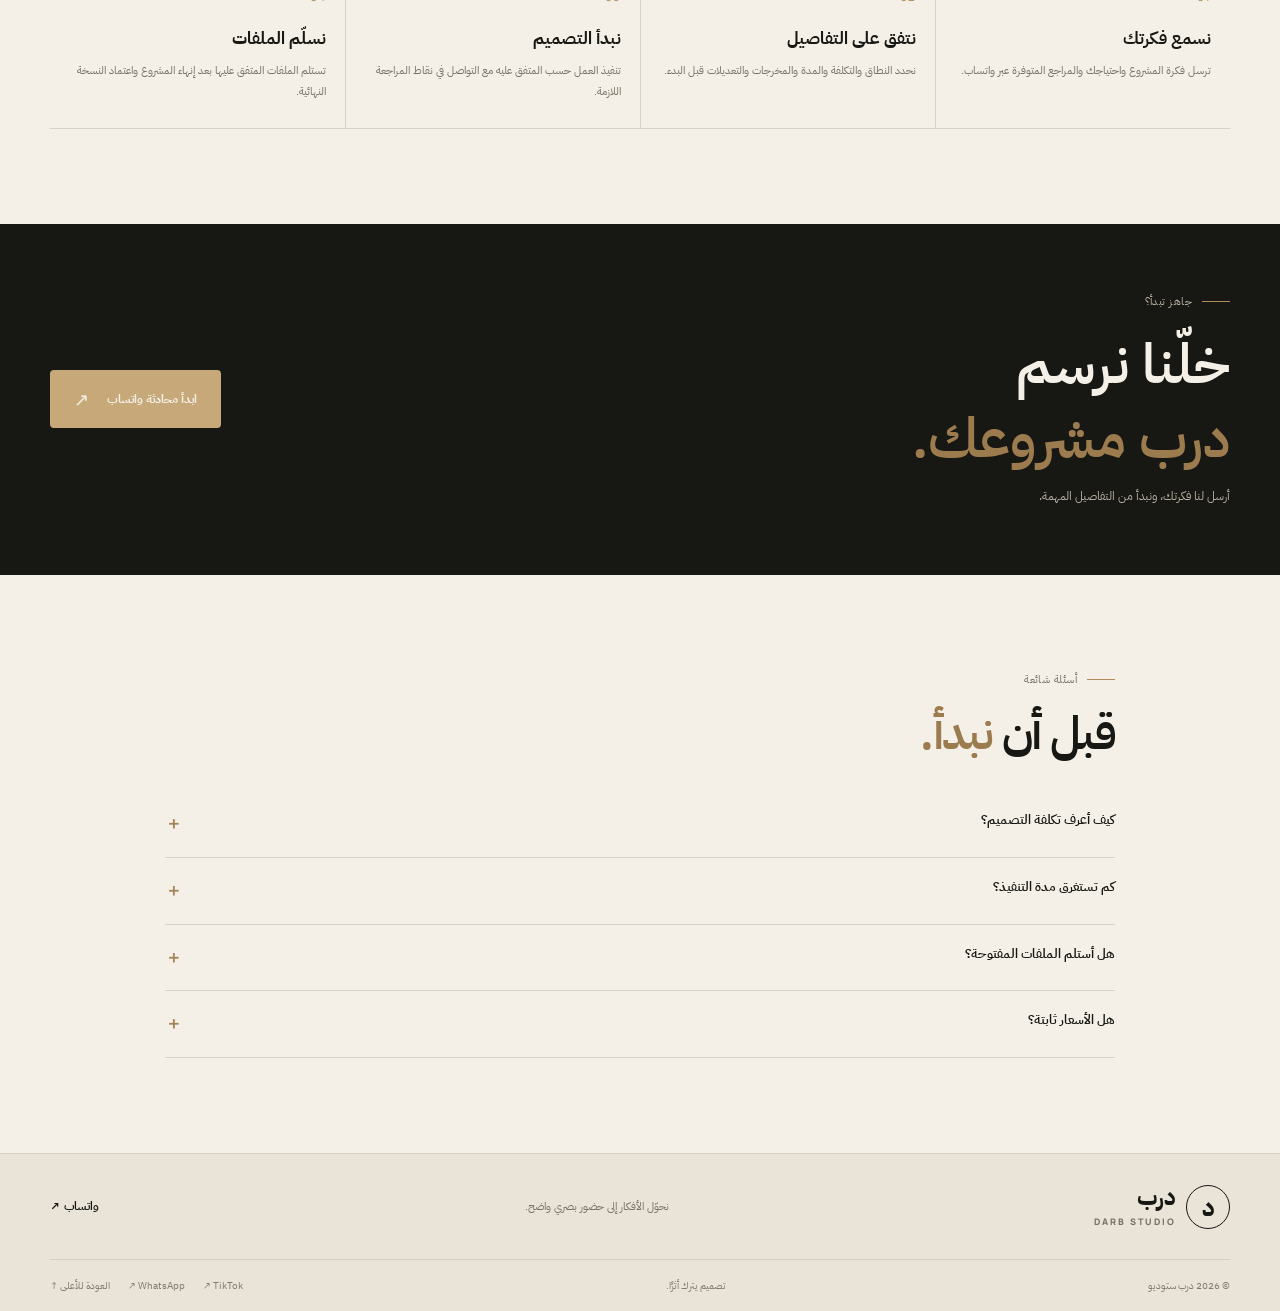
==== commit 6b95753f: "Replace remaining decorative glyph with a clean arrow" ====
--- a/index.html
+++ b/index.html
@@ -27,7 +27,7 @@
 <div class="hero-copy"><div class="kicker"><i></i> استوديو تصميم مستقل</div>
 <h1>كل فكرة تستحق<br><em>دربًا واضحًا.</em></h1>
 <p>نحوّل الأفكار إلى علامات بصرية متماسكة. من شعار يحمل شخصيتك إلى هوية كاملة تظهر مشروعك بالشكل الذي يستحقه.</p>
-<div class="actions"><a class="btn gold" href="#services">استكشف الخدمات <span class="arrow" aria-hidden="true">↓</span></a><a class="quiet-link" href="#portfolio">تصفّح الأعمال <span class="arrow" aria-hidden="true">←</span></a></div><div class="hero-proof"><span>✳</span><div><b>تصميم حسب احتياجك</b><small>اتفاق واضح قبل بداية التنفيذ</small></div><span class="proof-separator"></span><span class="proof-word">DARB / 2026</span></div>
+<div class="actions"><a class="btn gold" href="#services">استكشف الخدمات <span class="arrow" aria-hidden="true">↓</span></a><a class="quiet-link" href="#portfolio">تصفّح الأعمال <span class="arrow" aria-hidden="true">←</span></a></div><div class="hero-proof"><span class="hero-proof-mark" aria-hidden="true">↗</span><div><b>تصميم حسب احتياجك</b><small>اتفاق واضح قبل بداية التنفيذ</small></div><span class="proof-separator"></span><span class="proof-word">DARB / 2026</span></div>
 <div class="hero-foot"><span class="spark" aria-hidden="true">↗</span> تفاصيل محسوبة. تصميم مدروس. تواصل مباشر.</div></div>
 <div class="hero-visual"><div class="visual-label"><span>DARB / DESIGN STUDIO</span><span>RIYADH · SA</span></div><div class="ring ring-a"></div><div class="ring ring-b"></div><div class="sun"></div><div class="arabic-d">د</div><div class="curve"></div><div class="sticker">فكرة لها<br>درب.</div><div class="visual-foot"><span>IDEAS INTO IDENTITY</span><span>EST. 2026</span></div><div class="hero-caption"><span class="caption-dot"></span> تصميم مستقل · من الفكرة إلى التطبيق</div></div>
 </section>
--- a/styles.css
+++ b/styles.css
@@ -17,3 +17,18 @@
 @media(max-width:900px){.menu-feature-inner{gap:35px;padding-block:75px}.menu-preview{min-height:425px}.portfolio-note{flex-wrap:wrap}.portfolio-note .text-link{margin-right:39px}}
 @media(max-width:640px){.hero{min-height:0}.hero-proof{max-width:none}.proof-word{font-size:8px}.portfolio-toolbar{align-items:flex-start;flex-direction:column}.portfolio-toolbar .filters{width:100%;gap:5px}.filter{padding:8px 10px}.portfolio-toolbar>.text-link{align-self:flex-end}.expand{opacity:1;transform:none}.portfolio-note{gap:10px;padding:14px}.portfolio-note div{min-width:calc(100% - 45px)}.portfolio-note .text-link{margin:0 34px 0 0}.menu-feature-inner{grid-template-columns:1fr;gap:35px;padding-block:65px}.menu-feature h2{font-size:39px}.menu-preview{min-height:420px;padding:20px 22px;transform:none}.menu-preview:hover{transform:translateY(-2px)}.footer-links{width:100%;justify-content:space-between;gap:10px;font-size:10px}.footer-bottom{padding-bottom:70px}.sticky-mobile-cta{display:flex;opacity:0;visibility:hidden;pointer-events:none;transform:translateY(12px);transition:opacity .2s,transform .2s,visibility .2s;position:fixed;z-index:50;left:12px;right:12px;bottom:10px;justify-content:space-between;align-items:center;background:#171713;color:#f4f0e7;padding:9px 10px 9px 16px;border:1px solid #c7a97966;box-shadow:0 8px 30px #0003;border-radius:7px}.sticky-mobile-cta span{font-size:10px;color:#b9b1a2}.sticky-mobile-cta strong{font-size:12px}.sticky-mobile-cta i{font-style:normal;background:#c7a979;color:#171713;padding:7px 12px;font-size:11px;font-weight:700;border-radius:3px}}
 @media(prefers-reduced-motion:reduce){html{scroll-behavior:auto}*,*:before,*:after{transition:none!important;animation:none!important}}
+
+
+/* Clean studio controls: use typographic arrows, not colorful emoji glyphs */
+.spark,.big-star,.service-meta b,.note-mark{font-family:Manrope,sans-serif;font-weight:500}
+.spark{display:inline-grid;place-items:center;width:22px;height:22px;border:1px solid #c7a979;border-radius:50%;font-size:12px}
+.big-star{font-size:25px!important;border:1px solid #a88755;width:40px;height:40px;border-radius:50%;display:grid;place-items:center}
+.service-meta b{font-size:15px!important;color:#b99a6c;border:1px solid #a887554d;width:30px;height:30px;border-radius:50%;display:grid;place-items:center}
+.note-mark{font-size:13px!important;display:inline-grid;place-items:center;border:1px solid #a98450;border-radius:50%;width:29px;height:29px}
+.benefits-inner i{font-family:Manrope,sans-serif;font-size:12px;color:#a88755;font-style:normal}
+.arrow{font-family:Manrope,sans-serif;font-size:17px;line-height:1;font-weight:400}
+.work-info{min-height:72px}
+.mini-wa{display:none!important}
+.portfolio-note{display:none!important}
+.portfolio-toolbar>.text-link{display:none!important}
+@media(max-width:640px){.spark{width:20px;height:20px}.hero-proof{align-items:center}.work-info{min-height:66px}}
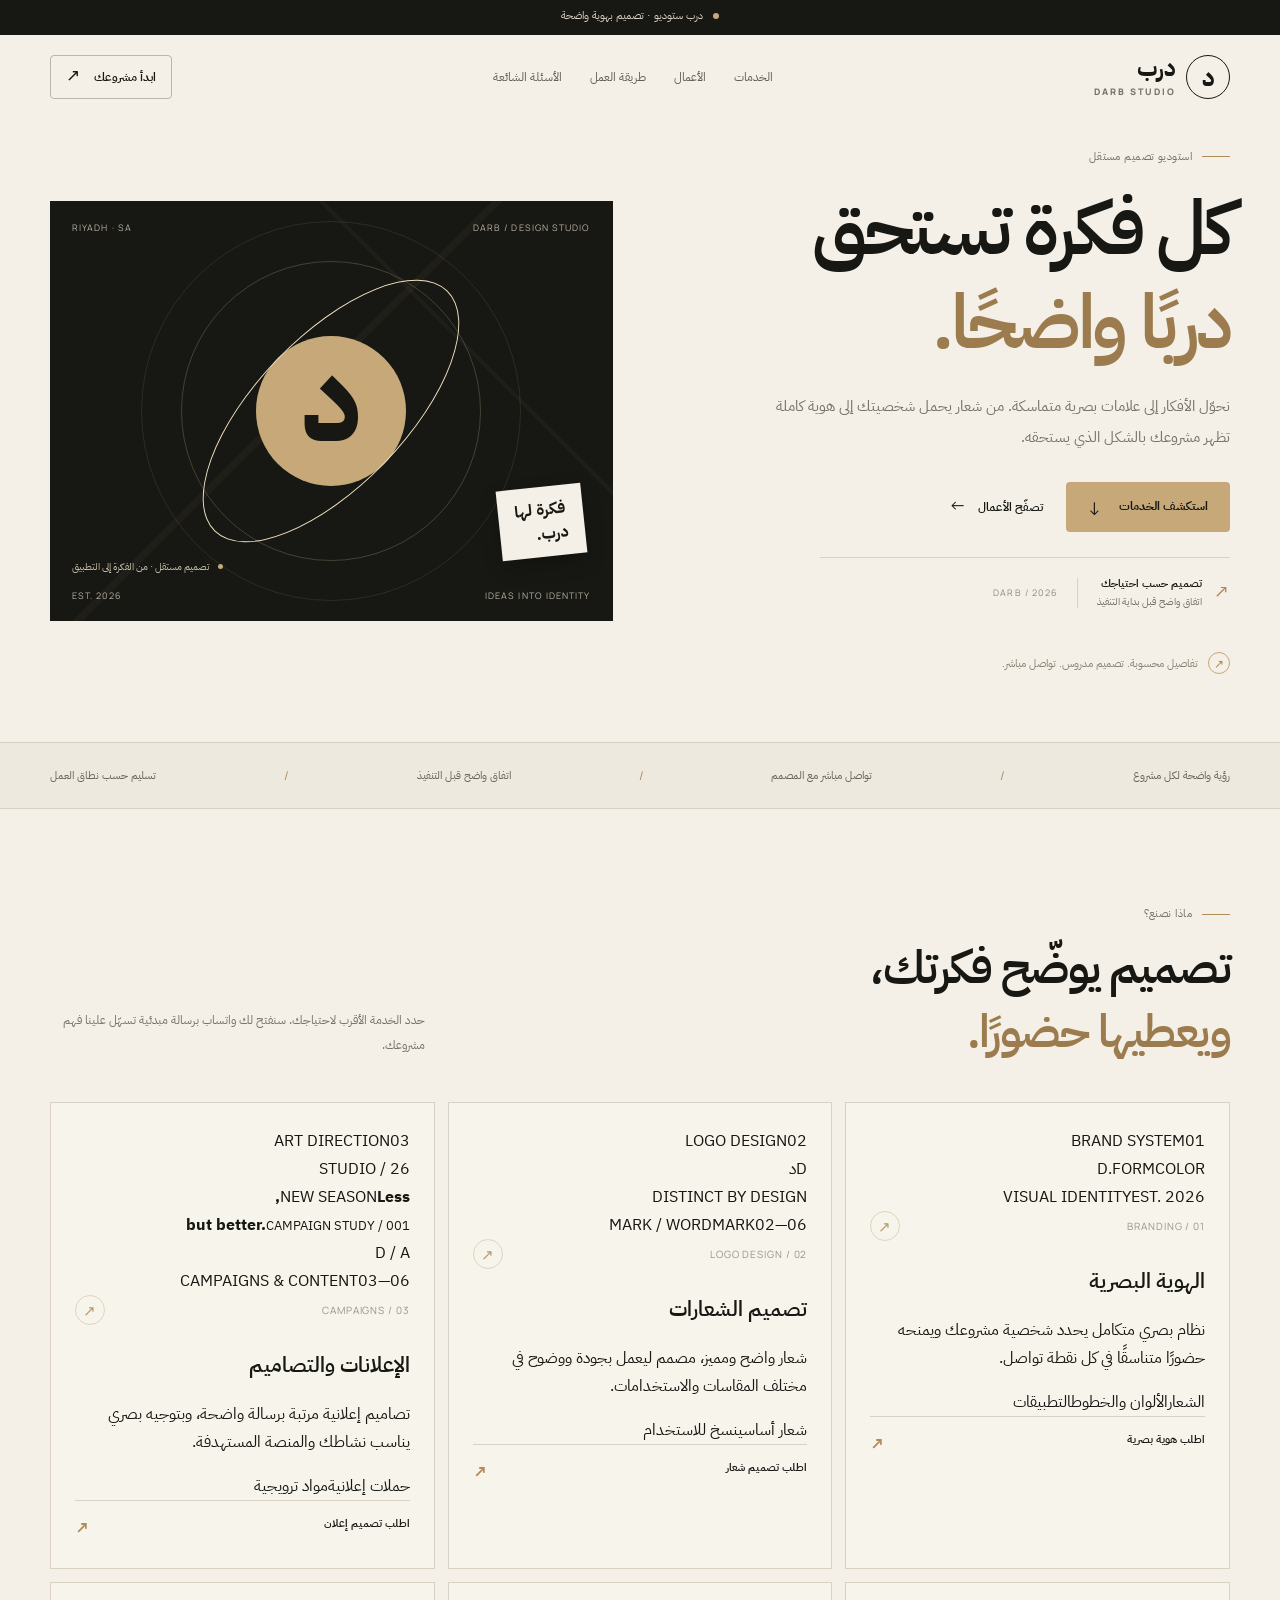
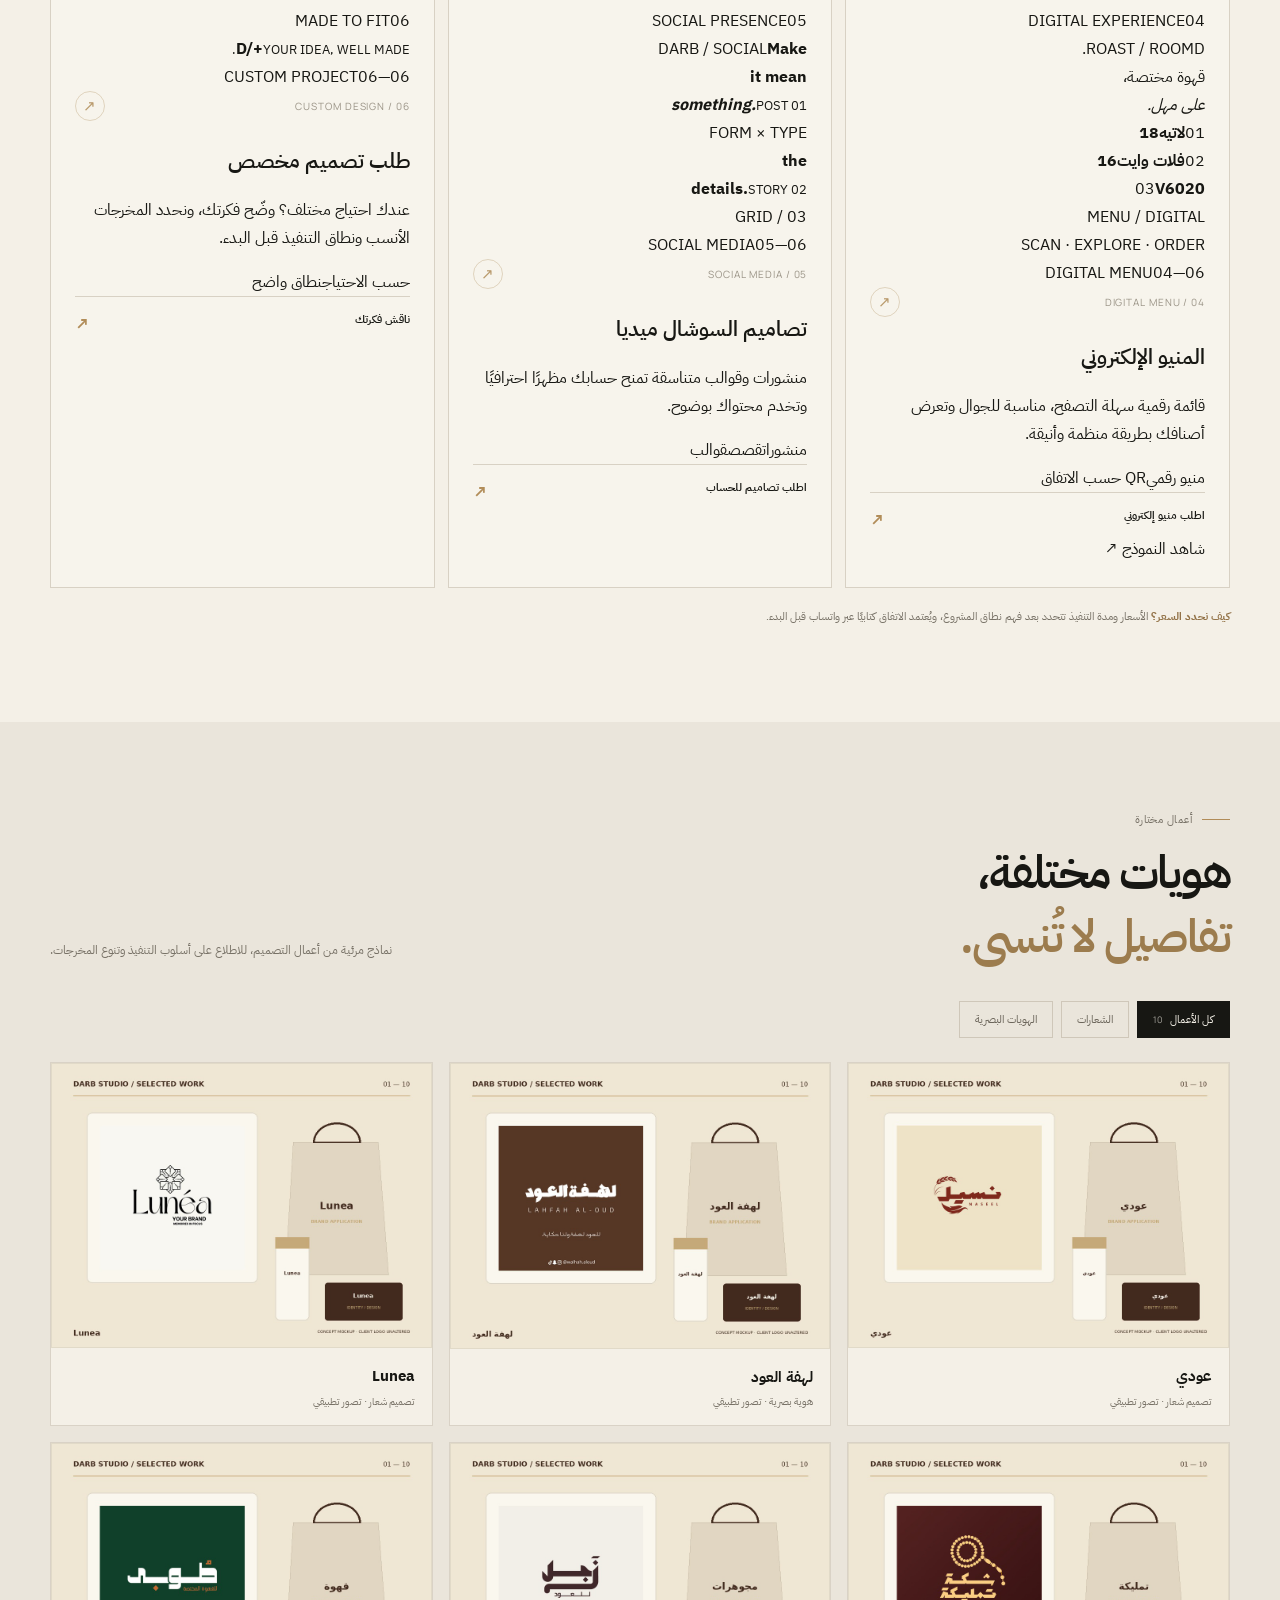
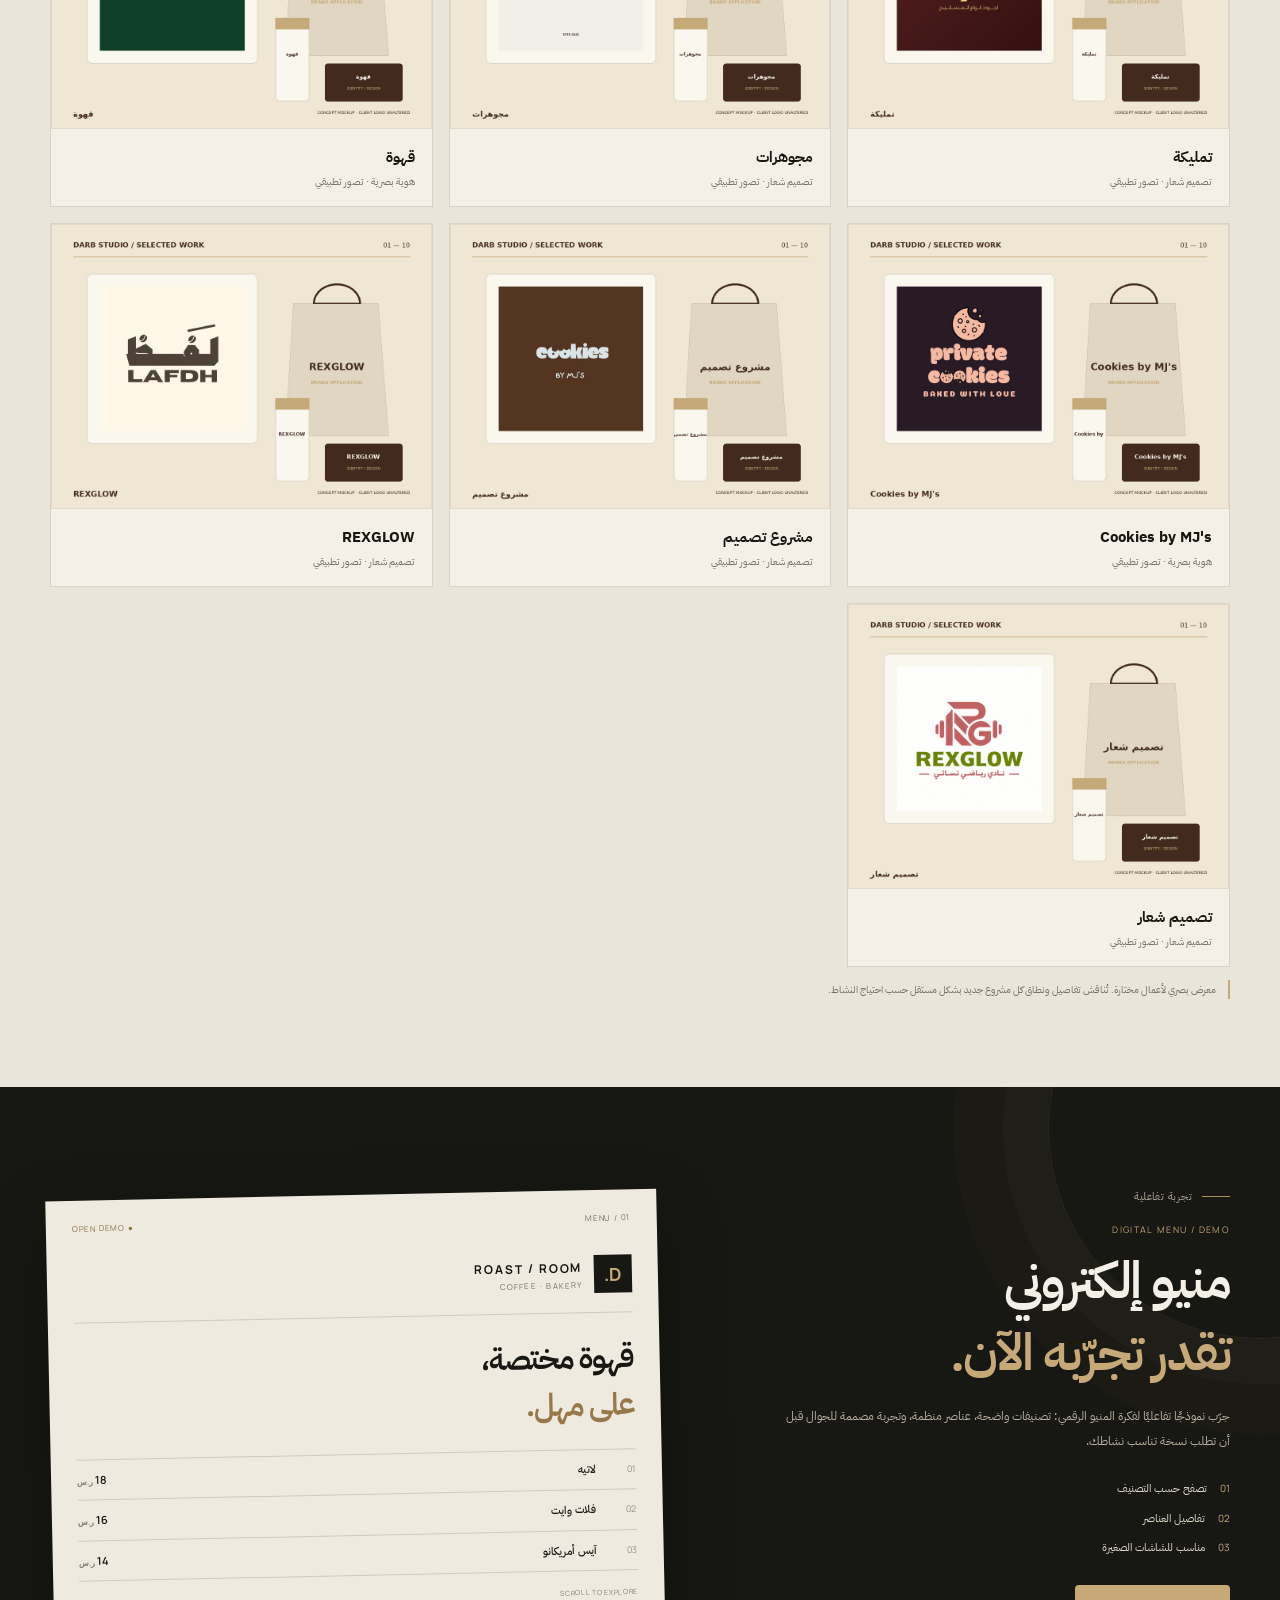
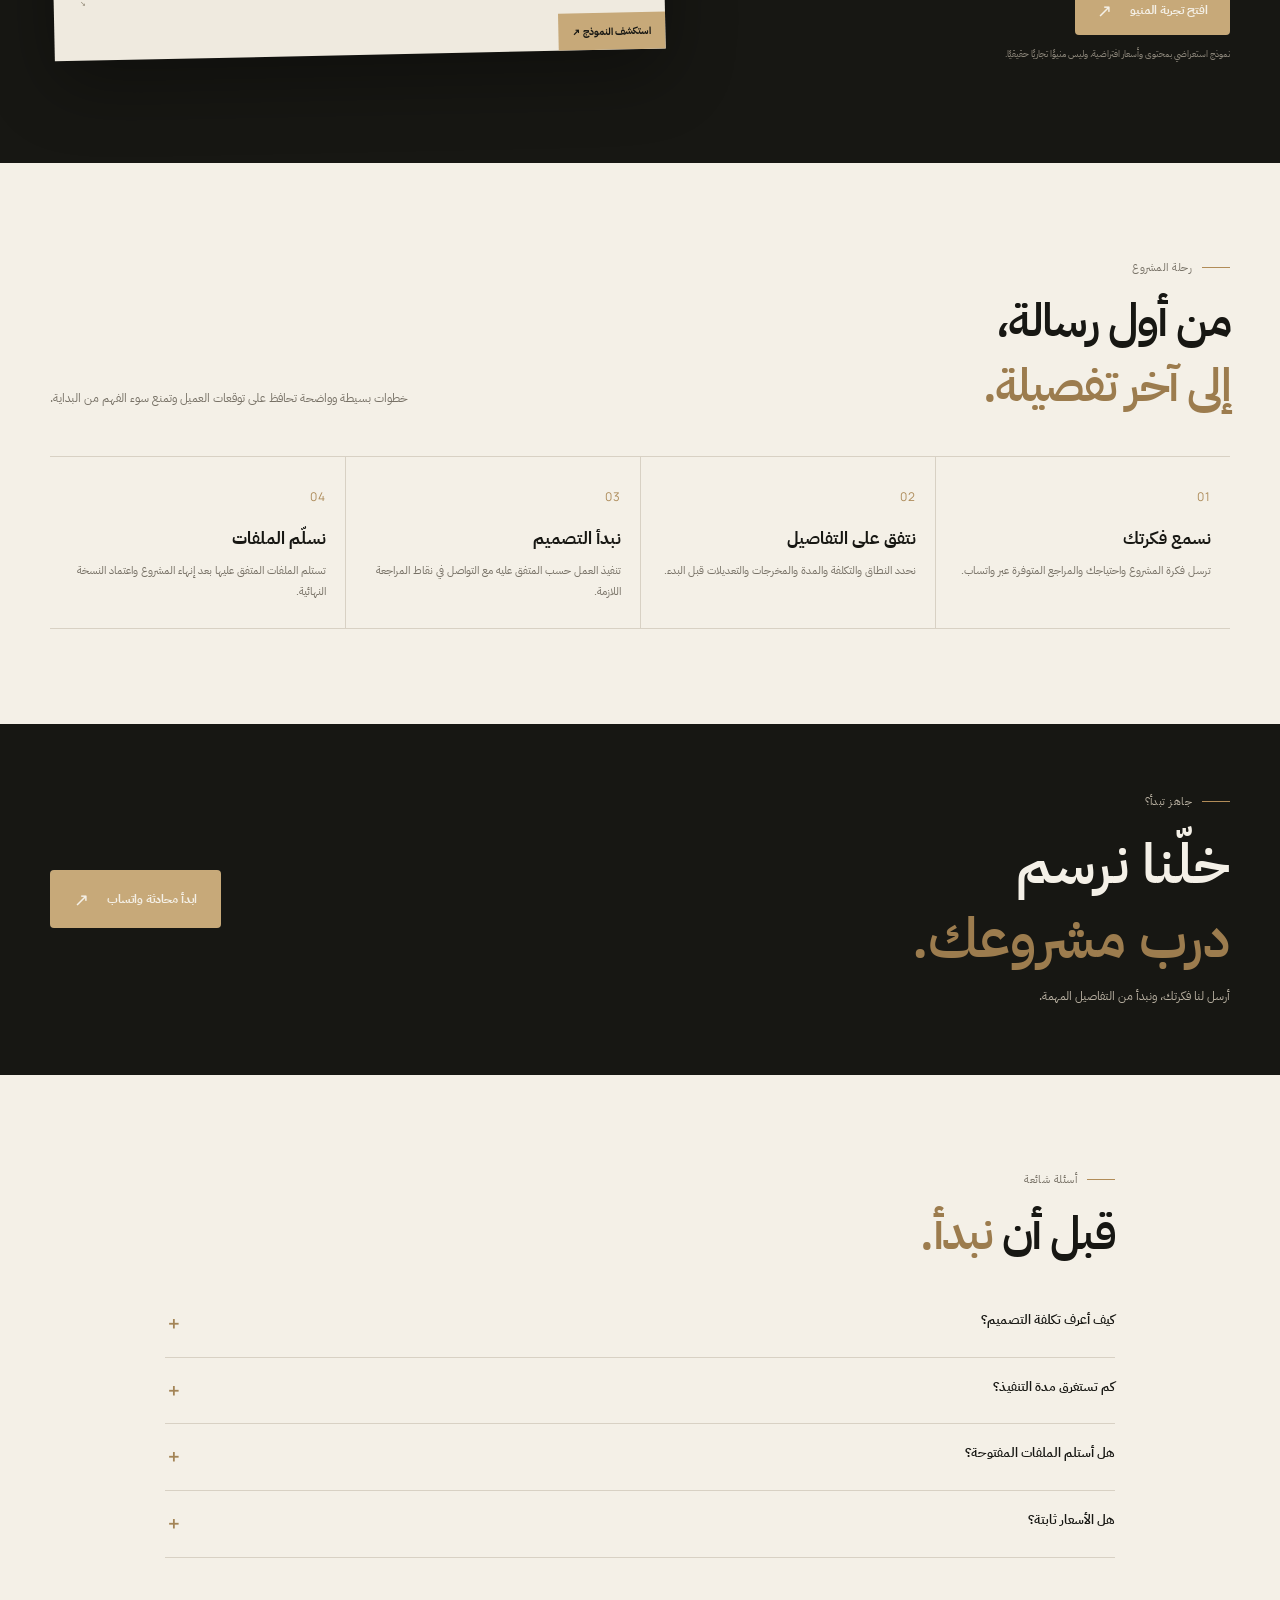
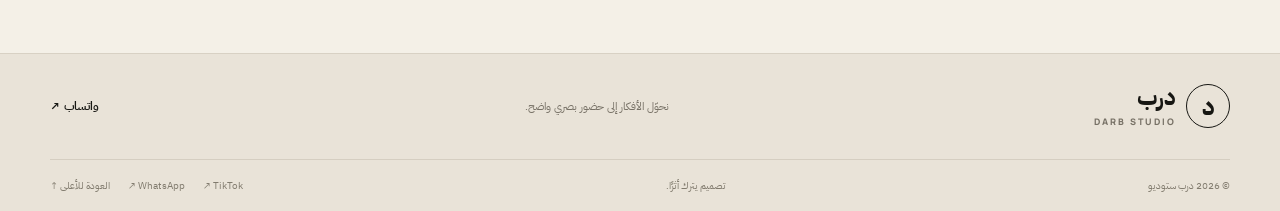
==== commit 8b99c83d: "Redesign services as premium image-led service cards" ====
--- a/index.html
+++ b/index.html
@@ -33,13 +33,31 @@
 </section>
 <div class="benefits"><div class="wrap benefits-inner"><span>رؤية واضحة لكل مشروع</span><i aria-hidden="true">/</i><span>تواصل مباشر مع المصمم</span><i aria-hidden="true">/</i><span>اتفاق واضح قبل التنفيذ</span><i aria-hidden="true">/</i><span>تسليم حسب نطاق العمل</span></div></div>
 <section id="services" class="section wrap"><div class="section-head"><div><div class="kicker"><i></i> ماذا نصنع؟</div><h2>تصميم يوضّح فكرتك،<br><em>ويعطيها حضورًا.</em></h2></div><p>حدد الخدمة الأقرب لاحتياجك. سنفتح لك واتساب برسالة مبدئية تسهّل علينا فهم مشروعك.</p></div>
-<div class="services">
-<article class="service-card dark"><div class="service-meta"><span>01 / BRANDING</span><b aria-hidden="true">↗</b></div><h3>الهوية البصرية</h3><p>نظام بصري متناسق يحدد شخصية مشروعك ويمنحه حضورًا واضحًا عبر نقاط التواصل المختلفة.</p><div class="pills"><span>الشعار</span><span>الألوان والخطوط</span><span>التطبيقات</span></div><a class="service-action wa-link" data-service="الهوية البصرية" href="#">ناقش مشروعك <span class="arrow" aria-hidden="true">↗</span></a></article>
-<article class="service-card"><div class="service-meta"><span>02 / LOGO DESIGN</span><b>◈</b></div><h3>تصميم الشعارات</h3><p>شعار متوازن وقابل للاستخدام يعكس فكرة العلامة ويعمل بوضوح في مختلف المقاسات.</p><div class="pills"><span>شعار أساسي</span><span>نسخ للاستخدام</span></div><a class="service-action wa-link" data-service="تصميم شعار" href="#">اطلب هذه الخدمة <span class="arrow" aria-hidden="true">↗</span></a></article>
-<article class="service-card"><div class="service-meta"><span>03 / CAMPAIGNS</span><b>▧</b></div><h3>الإعلانات والتصاميم</h3><p>مواد إعلانية مرتبة توصل رسالتك وتناسب المنصة والجمهور المستهدف.</p><div class="pills"><span>حملات</span><span>مواد ترويجية</span></div><a class="service-action wa-link" data-service="تصميم إعلان" href="#">اطلب هذه الخدمة <span class="arrow" aria-hidden="true">↗</span></a></article>
-<article class="service-card"><div class="service-meta"><span>04 / DIGITAL MENU</span><b>▤</b></div><h3>المنيو الإلكتروني</h3><p>قائمة رقمية سهلة التصفح والمشاركة، بتصميم يناسب تجربة عملاء المقهى أو المطعم.</p><div class="pills"><span>منيو رقمي</span><span>QR حسب الاتفاق</span></div><a class="service-action wa-link" data-service="تصميم منيو إلكتروني" href="#">اطلب هذه الخدمة <span class="arrow" aria-hidden="true">↗</span></a></article>
-<article class="service-card"><div class="service-meta"><span>05 / SOCIAL MEDIA</span><b>▦</b></div><h3>تصاميم السوشال ميديا</h3><p>منشورات وقوالب تساعد حسابك على الظهور بصورة متناسقة وتدعم محتواك.</p><div class="pills"><span>منشورات</span><span>قصص</span><span>قوالب</span></div><a class="service-action wa-link" data-service="تصاميم سوشال ميديا" href="#">اطلب هذه الخدمة <span class="arrow" aria-hidden="true">↗</span></a></article>
-<article class="service-card callout"><div class="big-star" aria-hidden="true">↗</div><h3>عندك مشروع مختلف؟</h3><p>اشرح لنا فكرتك واحتياجك، ونحدد سويًا أفضل طريقة لتنفيذها.</p><a class="btn dark-btn wa-link" data-service="طلب تصميم مخصص" href="#">ناقش فكرتك <span class="arrow" aria-hidden="true">↗</span></a></article>
+<div class="services premium-services">
+<article class="service-card service-identity">
+  <a class="service-art" href="#contact" aria-label="اطلب تصميم هوية بصرية"><div class="art-top"><span>BRAND SYSTEM</span><span>01</span></div><div class="identity-art"><span class="identity-orbit orbit-one"></span><span class="identity-orbit orbit-two"></span><span class="identity-monogram">D<span>.</span></span><span class="identity-line line-one"></span><span class="identity-line line-two"></span><span class="identity-chip chip-one">FORM</span><span class="identity-chip chip-two">COLOR</span></div><div class="art-bottom"><span>VISUAL IDENTITY</span><span>EST. 2026</span></div></a>
+  <div class="service-content"><div class="service-meta"><span>01 / BRANDING</span><b aria-hidden="true">↗</b></div><h3>الهوية البصرية</h3><p>نظام بصري متكامل يحدد شخصية مشروعك ويمنحه حضورًا متناسقًا في كل نقطة تواصل.</p><div class="service-tags"><span>الشعار</span><span>الألوان والخطوط</span><span>التطبيقات</span></div><a class="service-action wa-link" data-service="الهوية البصرية" href="#">اطلب هوية بصرية <span class="line-arrow" aria-hidden="true">↗</span></a></div>
+</article>
+<article class="service-card service-logo">
+  <a class="service-art" href="#contact" aria-label="اطلب تصميم شعار"><div class="art-top"><span>LOGO DESIGN</span><span>02</span></div><div class="logo-art"><div class="logo-frame"><span class="logo-glyph">D</span><span class="logo-glyph-small">د</span></div><span class="logo-caption">DISTINCT BY DESIGN</span><span class="logo-axis axis-v"></span><span class="logo-axis axis-h"></span></div><div class="art-bottom"><span>MARK / WORDMARK</span><span>02—06</span></div></a>
+  <div class="service-content"><div class="service-meta"><span>02 / LOGO DESIGN</span><b aria-hidden="true">↗</b></div><h3>تصميم الشعارات</h3><p>شعار واضح ومميز، مصمم ليعمل بجودة ووضوح في مختلف المقاسات والاستخدامات.</p><div class="service-tags"><span>شعار أساسي</span><span>نسخ للاستخدام</span></div><a class="service-action wa-link" data-service="تصميم شعار جديد" href="#">اطلب تصميم شعار <span class="line-arrow" aria-hidden="true">↗</span></a></div>
+</article>
+<article class="service-card service-campaign">
+  <a class="service-art" href="#contact" aria-label="اطلب تصميم إعلانات وحملات"><div class="art-top"><span>ART DIRECTION</span><span>03</span></div><div class="campaign-art"><div class="campaign-sheet sheet-back"><span>STUDIO / 26</span><i></i></div><div class="campaign-sheet sheet-front"><span class="campaign-kicker">NEW SEASON</span><strong>Less,<br>but better.</strong><i></i><small>CAMPAIGN STUDY / 001</small></div><span class="campaign-stamp">D / A</span></div><div class="art-bottom"><span>CAMPAIGNS & CONTENT</span><span>03—06</span></div></a>
+  <div class="service-content"><div class="service-meta"><span>03 / CAMPAIGNS</span><b aria-hidden="true">↗</b></div><h3>الإعلانات والتصاميم</h3><p>تصاميم إعلانية مرتبة برسالة واضحة، وبتوجيه بصري يناسب نشاطك والمنصة المستهدفة.</p><div class="service-tags"><span>حملات إعلانية</span><span>مواد ترويجية</span></div><a class="service-action wa-link" data-service="تصميم إعلان أو حملة" href="#">اطلب تصميم إعلان <span class="line-arrow" aria-hidden="true">↗</span></a></div>
+</article>
+<article class="service-card service-menu">
+  <a class="service-art" href="menu-demo.html" aria-label="جرّب نموذج المنيو الإلكتروني"><div class="art-top"><span>DIGITAL EXPERIENCE</span><span>04</span></div><div class="menu-art"><div class="menu-device"><div class="device-top"><span>ROAST / ROOM</span><span>D.</span></div><div class="device-heading">قهوة مختصة،<br><em>على مهل.</em></div><div class="device-rule"></div><div class="device-row"><span>01</span><b>لاتيه</b><i></i><strong>18</strong></div><div class="device-row"><span>02</span><b>فلات وايت</b><i></i><strong>16</strong></div><div class="device-row"><span>03</span><b>V60</b><i></i><strong>20</strong></div><div class="device-footer">MENU / DIGITAL</div></div><span class="device-side-label">SCAN · EXPLORE · ORDER</span></div><div class="art-bottom"><span>DIGITAL MENU</span><span>04—06</span></div></a>
+  <div class="service-content"><div class="service-meta"><span>04 / DIGITAL MENU</span><b aria-hidden="true">↗</b></div><h3>المنيو الإلكتروني</h3><p>قائمة رقمية سهلة التصفح، مناسبة للجوال وتعرض أصنافك بطريقة منظمة وأنيقة.</p><div class="service-tags"><span>منيو رقمي</span><span>QR حسب الاتفاق</span></div><div class="service-actions"><a class="service-action wa-link" data-service="تصميم منيو إلكتروني" href="#">اطلب منيو إلكتروني <span class="line-arrow" aria-hidden="true">↗</span></a><a class="service-secondary" href="menu-demo.html">شاهد النموذج <span aria-hidden="true">↗</span></a></div></div>
+</article>
+<article class="service-card service-social">
+  <a class="service-art" href="#contact" aria-label="اطلب تصاميم السوشال ميديا"><div class="art-top"><span>SOCIAL PRESENCE</span><span>05</span></div><div class="social-art"><div class="social-poster post-a"><span>DARB / SOCIAL</span><strong>Make<br>it mean<br><em>something.</em></strong><i></i><small>POST 01</small></div><div class="social-poster post-b"><span>FORM × TYPE</span><div class="social-circle"></div><strong>the<br>details.</strong><small>STORY 02</small></div><span class="social-index">GRID / 03</span></div><div class="art-bottom"><span>SOCIAL MEDIA</span><span>05—06</span></div></a>
+  <div class="service-content"><div class="service-meta"><span>05 / SOCIAL MEDIA</span><b aria-hidden="true">↗</b></div><h3>تصاميم السوشال ميديا</h3><p>منشورات وقوالب متناسقة تمنح حسابك مظهرًا احترافيًا وتخدم محتواك بوضوح.</p><div class="service-tags"><span>منشورات</span><span>قصص</span><span>قوالب</span></div><a class="service-action wa-link" data-service="تصاميم سوشال ميديا" href="#">اطلب تصاميم للحساب <span class="line-arrow" aria-hidden="true">↗</span></a></div>
+</article>
+<article class="service-card service-custom">
+  <div class="service-art custom-art"><div class="art-top"><span>MADE TO FIT</span><span>06</span></div><div class="custom-art-core"><span class="custom-cross cross-a"></span><span class="custom-cross cross-b"></span><span class="custom-circle"></span><strong>D<span>/</span>+</strong><small>YOUR IDEA, WELL MADE.</small></div><div class="art-bottom"><span>CUSTOM PROJECT</span><span>06—06</span></div></div>
+  <div class="service-content"><div class="service-meta"><span>06 / CUSTOM DESIGN</span><b aria-hidden="true">↗</b></div><h3>طلب تصميم مخصص</h3><p>عندك احتياج مختلف؟ وضّح فكرتك، ونحدد المخرجات الأنسب ونطاق التنفيذ قبل البدء.</p><div class="service-tags"><span>حسب الاحتياج</span><span>نطاق واضح</span></div><a class="service-action wa-link" data-service="طلب تصميم مخصص" href="#">ناقش فكرتك <span class="line-arrow" aria-hidden="true">↗</span></a></div>
+</article>
 </div><p class="note"><b>كيف نحدد السعر؟</b> الأسعار ومدة التنفيذ تتحدد بعد فهم نطاق المشروع، ويُعتمد الاتفاق كتابيًا عبر واتساب قبل البدء.</p></section>
 <section id="portfolio" class="portfolio"><div class="wrap section"><div class="section-head"><div><div class="kicker"><i></i> أعمال مختارة</div><h2>هويات مختلفة،<br><em>تفاصيل لا تُنسى.</em></h2></div><p>نماذج مرئية من أعمال التصميم، للاطلاع على أسلوب التنفيذ وتنوع المخرجات.</p></div>
 <div class="portfolio-toolbar"><div class="filters" role="group" aria-label="تصفية الأعمال"><button class="filter active" data-filter="all" aria-pressed="true">كل الأعمال <span>10</span></button><button class="filter" data-filter="logo" aria-pressed="false">الشعارات</button><button class="filter" data-filter="identity" aria-pressed="false">الهويات البصرية</button></div></div>
